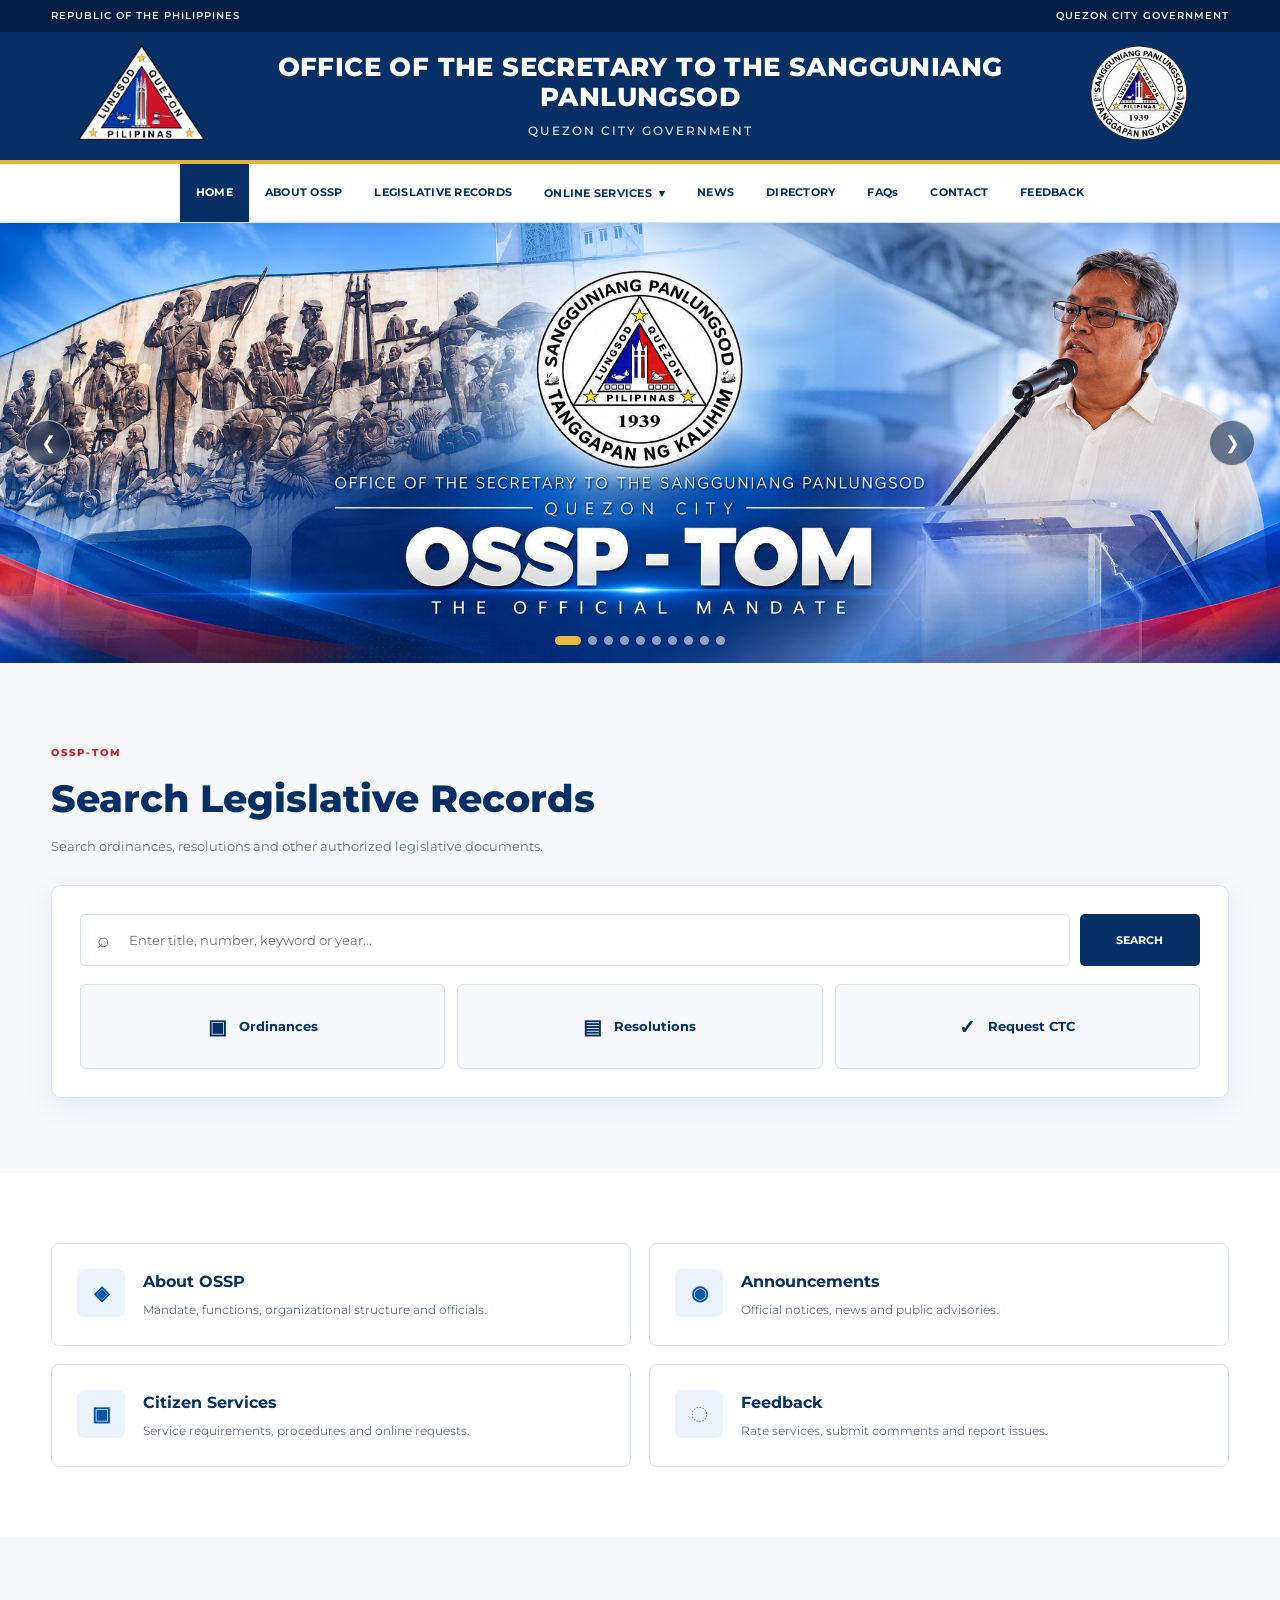
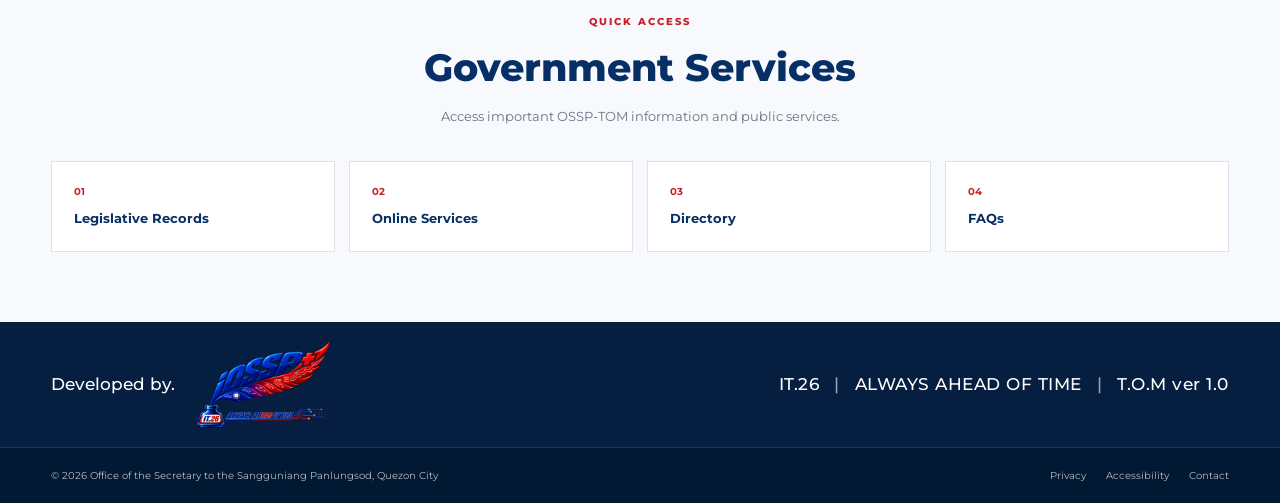
==== index.html @ 3ffe9e93 "Logo Adjustment" ====
<!DOCTYPE html>
<html lang="en">

<head>

    <meta charset="UTF-8">

    <meta name="viewport"
          content="width=device-width, initial-scale=1.0">

    <meta name="description"
          content="Official website of the Office of the Secretary to the Sangguniang Panlungsod, Quezon City Government.">

    <title>OSSP-TOM | Quezon City Government</title>

    <!-- Google Font -->
    <link rel="preconnect"
          href="https://fonts.googleapis.com">

    <link rel="preconnect"
          href="https://fonts.gstatic.com"
          crossorigin>

    <link href="https://fonts.googleapis.com/css2?family=Montserrat:wght@400;500;600;700;800&display=swap"
          rel="stylesheet">

    <!-- CSS -->
    <link rel="stylesheet"
          href="css/index.css">

</head>


<body>


<!-- =========================================================
     GOVERNMENT TOP BAR
========================================================= -->

<div class="government-bar">

    <div class="government-container">

        <div class="government-left">
            REPUBLIC OF THE PHILIPPINES
        </div>

        <div class="government-right">
            QUEZON CITY GOVERNMENT
        </div>

    </div>

</div>



<!-- =========================================================
     HEADER
========================================================= -->

<header class="site-header">

    <div class="header-container">


        <!-- LEFT LOGO -->

        <div class="header-logo left-logo">

            <a href="index.html"
               aria-label="OSSP-TOM Home">

                <img src="images/QC.png"
                     alt="OSSP TOM Logo">

            </a>

        </div>



        <!-- CENTER TITLE -->

        <div class="header-title">

            <div class="office-name">

                OFFICE OF THE SECRETARY TO THE
                SANGGUNIANG PANLUNGSOD

            </div>

            <div class="city-name">

                QUEZON CITY GOVERNMENT

            </div>

        </div>



        <!-- RIGHT LOGO -->

        <div class="header-logo right-logo">

            <a href="index.html"
               aria-label="Quezon City Government">

                <img src="images/ossp_logo.png"
                     alt="Quezon City Government Logo">

            </a>

        </div>

    </div>

</header>



<!-- =========================================================
     NAVIGATION
========================================================= -->

<nav class="main-navigation"
     aria-label="Main Navigation">

    <div class="nav-container">


        <!-- MOBILE MENU -->

        <button class="mobile-menu-button"
                id="mobileMenuButton"
                type="button"
                aria-label="Open navigation"
                aria-expanded="false">

            <span></span>
            <span></span>
            <span></span>

        </button>



        <!-- NAVIGATION -->

        <ul class="nav-menu"
            id="navMenu">


            <li class="nav-item active">

                <a href="index.html">
                    HOME
                </a>

            </li>


            <li class="nav-item">

                <a href="#">
                    ABOUT OSSP
                </a>

            </li>


            <li class="nav-item">

                <a href="#">
                    LEGISLATIVE RECORDS
                </a>

            </li>



            <!-- ONLINE SERVICES -->

            <li class="nav-item dropdown">

                <button class="dropdown-button"
                        type="button"
                        aria-expanded="false">

                    ONLINE SERVICES

                    <span class="dropdown-arrow">
                        ▾
                    </span>

                </button>


                <ul class="dropdown-menu">

                    <li>
                        <a href="#">
                            Request Certified True Copy
                        </a>
                    </li>

                    <li>
                        <a href="#">
                            Document Request
                        </a>
                    </li>

                    <li>
                        <a href="#">
                            Request Tracking
                        </a>
                    </li>

                    <li>
                        <a href="#">
                            Citizen Services
                        </a>
                    </li>

                </ul>

            </li>



            <li class="nav-item">

                <a href="#">
                    NEWS
                </a>

            </li>


            <li class="nav-item">

                <a href="#">
                    DIRECTORY
                </a>

            </li>


            <li class="nav-item">

                <a href="#">
                    FAQs
                </a>

            </li>


            <li class="nav-item">

                <a href="#">
                    CONTACT
                </a>

            </li>


            <li class="nav-item">

                <a href="#">
                    FEEDBACK
                </a>

            </li>

        </ul>

    </div>

</nav>



<!-- =========================================================
     HERO / BANNER CAROUSEL
========================================================= -->

<section class="hero-section"
         aria-label="OSSP-TOM Featured Banners">


    <div class="banner-slider"
         id="bannerSlider">


        <!-- BANNER 1 -->

        <div class="banner-slide active">

            <img src="images/banner1.png"
                 alt="OSSP-TOM The Official Mandate">

        </div>



        <!-- BANNER 2 -->

        <div class="banner-slide">

            <img src="images/banner2.png"
                 alt="OSSP-TOM featured banner 2">

        </div>



        <!-- BANNER 3 -->

        <div class="banner-slide">

            <img src="images/banner3.png"
                 alt="OSSP-TOM featured banner 3">

        </div>



        <!-- BANNER 4 -->

        <div class="banner-slide">

            <img src="images/banner4.png"
                 alt="OSSP-TOM featured banner 4">

        </div>



        <!-- BANNER 5 -->

        <div class="banner-slide">

            <img src="images/banner5.png"
                 alt="OSSP-TOM featured banner 5">

        </div>



        <!-- BANNER 6 -->

        <div class="banner-slide">

            <img src="images/banner6.png"
                 alt="OSSP-TOM featured banner 6">

        </div>



        <!-- BANNER 7 -->

        <div class="banner-slide">

            <img src="images/banner7.png"
                 alt="OSSP-TOM featured banner 7">

        </div>



        <!-- BANNER 8 -->

        <div class="banner-slide">

            <img src="images/banner8.png"
                 alt="OSSP-TOM featured banner 8">

        </div>



        <!-- BANNER 9 -->

        <div class="banner-slide">

            <img src="images/banner9.png"
                 alt="OSSP-TOM featured banner 9">

        </div>



        <!-- BANNER 10 -->

        <div class="banner-slide">

            <img src="images/banner10.png"
                 alt="OSSP-TOM featured banner 10">

        </div>


    </div>



    <!-- PREVIOUS -->

    <button class="slider-button slider-prev"
            id="prevBanner"
            type="button"
            aria-label="Previous banner">

        ❮

    </button>



    <!-- NEXT -->

    <button class="slider-button slider-next"
            id="nextBanner"
            type="button"
            aria-label="Next banner">

        ❯

    </button>



    <!-- DOTS -->

    <div class="slider-dots"
         id="sliderDots">

    </div>


</section>



<!-- =========================================================
     LEGISLATIVE RECORD SEARCH
========================================================= -->

<section class="records-section">

    <div class="content-container">


        <div class="section-heading">

            <span class="section-label">
                OSSP-TOM
            </span>

            <h2>
                Search Legislative Records
            </h2>

            <p>
                Search ordinances, resolutions and other
                authorized legislative documents.
            </p>

        </div>



        <div class="search-card">


            <form id="recordSearchForm">


                <div class="search-input-wrapper">

                    <span class="search-icon">
                        ⌕
                    </span>

                    <input
                        type="search"
                        id="recordSearch"
                        placeholder="Enter title, number, keyword or year..."
                        aria-label="Search legislative records">

                </div>


                <button type="submit"
                        class="search-button">

                    SEARCH

                </button>


            </form>



            <div class="record-shortcuts">


                <a href="#"
                   class="record-card">

                    <span class="record-icon">
                        ▣
                    </span>

                    <span>
                        Ordinances
                    </span>

                </a>



                <a href="#"
                   class="record-card">

                    <span class="record-icon">
                        ▤
                    </span>

                    <span>
                        Resolutions
                    </span>

                </a>



                <a href="#"
                   class="record-card">

                    <span class="record-icon">
                        ✓
                    </span>

                    <span>
                        Request CTC
                    </span>

                </a>


            </div>


        </div>

    </div>

</section>



<!-- =========================================================
     INFORMATION CARDS
========================================================= -->

<section class="information-section">

    <div class="content-container">


        <div class="information-grid">


            <a href="#"
               class="information-card">

                <div class="information-icon">
                    ◈
                </div>

                <div>

                    <h3>
                        About OSSP
                    </h3>

                    <p>
                        Mandate, functions, organizational
                        structure and officials.
                    </p>

                </div>

            </a>



            <a href="#"
               class="information-card">

                <div class="information-icon">
                    ◉
                </div>

                <div>

                    <h3>
                        Announcements
                    </h3>

                    <p>
                        Official notices, news and
                        public advisories.
                    </p>

                </div>

            </a>



            <a href="#"
               class="information-card">

                <div class="information-icon">
                    ▣
                </div>

                <div>

                    <h3>
                        Citizen Services
                    </h3>

                    <p>
                        Service requirements, procedures
                        and online requests.
                    </p>

                </div>

            </a>



            <a href="#"
               class="information-card">

                <div class="information-icon">
                    ◌
                </div>

                <div>

                    <h3>
                        Feedback
                    </h3>

                    <p>
                        Rate services, submit comments
                        and report issues.
                    </p>

                </div>

            </a>


        </div>

    </div>

</section>



<!-- =========================================================
     QUICK LINKS
========================================================= -->

<section class="quick-links-section">

    <div class="content-container">


        <div class="section-heading center">

            <span class="section-label">
                QUICK ACCESS
            </span>

            <h2>
                Government Services
            </h2>

            <p>
                Access important OSSP-TOM information
                and public services.
            </p>

        </div>



        <div class="quick-links-grid">


            <a href="#"
               class="quick-link">

                <span>
                    01
                </span>

                Legislative Records

            </a>



            <a href="#"
               class="quick-link">

                <span>
                    02
                </span>

                Online Services

            </a>



            <a href="#"
               class="quick-link">

                <span>
                    03
                </span>

                Directory

            </a>



            <a href="#"
               class="quick-link">

                <span>
                    04
                </span>

                FAQs

            </a>


        </div>

    </div>

</section>



<!-- =========================================================
     FOOTER
========================================================= -->

<footer class="site-footer">


    <div class="footer-background"></div>


    <div class="footer-content">


        <!-- DEVELOPED BY -->

        <div class="footer-brand">

            <span class="footer-developed">
                Developed by.
            </span>

            <img src="images/footer5.png"
                 alt="OSSP Logo"
                 class="footer-logo">

        </div>



        <!-- FOOTER DETAILS -->

        <div class="footer-details">

            <span>
                IT.26
            </span>

            <span class="footer-divider">
                |
            </span>

            <span>
                ALWAYS AHEAD OF TIME
            </span>

            <span class="footer-divider">
                |
            </span>

            <span>
                T.O.M ver 1.0
            </span>

        </div>


    </div>



    <!-- FOOTER BOTTOM -->

    <div class="footer-bottom">

        <div class="footer-bottom-container">


            <div>

                © 2026 Office of the Secretary to the
                Sangguniang Panlungsod, Quezon City

            </div>


            <div class="footer-links">

                <a href="#">
                    Privacy
                </a>

                <a href="#">
                    Accessibility
                </a>

                <a href="#">
                    Contact
                </a>

            </div>


        </div>

    </div>


</footer>



<!-- JAVASCRIPT -->

<script src="js/index.js"></script>

</body>

</html>
---- css/index.css ----
/* =========================================================
   OSSP-TOM GOVERNMENT WEBSITE
========================================================= */

* {
    margin: 0;
    padding: 0;
    box-sizing: border-box;
}


/* =========================================================
   COLOR SYSTEM
========================================================= */

:root {

    --navy: #062f66;

    --deep-navy: #041f45;

    --royal-blue: #0756a3;

    --blue: #0b63b7;

    --light-blue: #eaf3fb;

    --red: #c92127;

    --dark-red: #a9181e;

    --gold: #e5b83f;

    --white: #ffffff;

    --black: #111111;

    --gray-50: #f7f9fc;

    --gray-100: #eef2f6;

    --gray-200: #dce3ea;

    --gray-500: #687585;

    --gray-700: #354252;

    --shadow:
        0 8px 28px rgba(0, 36, 80, 0.08);

    --transition:
        all 0.25s ease;
}


/* =========================================================
   GLOBAL
========================================================= */

html {
    scroll-behavior: smooth;
}

body {

    font-family:
        "Montserrat",
        Arial,
        sans-serif;

    color: var(--black);

    background:
        var(--white);

    line-height: 1.6;

    overflow-x: hidden;
}

a {
    text-decoration: none;
    color: inherit;
}

button,
input {
    font-family: inherit;
}


/* =========================================================
   GOVERNMENT BAR
========================================================= */

.government-bar {

    background:
        var(--deep-navy);

    color:
        rgba(255,255,255,0.92);

    font-size: 10px;

    font-weight: 600;

    letter-spacing: 1px;
}

.government-container {

    width:
        min(1450px, 92%);

    min-height: 32px;

    margin: auto;

    display: flex;

    align-items: center;

    justify-content: space-between;
}


/* =========================================================
   HEADER
========================================================= */

.site-header {

    background:
        var(--navy);

    color:
        var(--white);

    border-bottom:
        4px solid var(--gold);
}

.header-container {

    width:
        min(1450px, 92%);

    min-height: 128px;

    margin: auto;

    display: grid;

    grid-template-columns:
        180px
        1fr
        180px;

    align-items: center;

    gap: 25px;
}


/* =========================================================
   LOGOS
========================================================= */

.header-logo {

    display: flex;

    align-items: center;

    justify-content: center;
}

.header-logo img {

    width: 145px;

    height: 95px;

    object-fit: contain;

    transition:
        var(--transition);
}

.header-logo img:hover {

    transform:
        scale(1.04);
}


/* =========================================================
   HEADER TITLE
========================================================= */

.header-title {

    text-align: center;

    padding:
        10px;
}

.office-name {

    font-size:
        clamp(17px, 2vw, 28px);

    line-height: 1.2;

    font-weight: 800;

    letter-spacing: 0.4px;

    text-transform: uppercase;
}

.city-name {

    margin-top: 8px;

    font-size: 12px;

    font-weight: 500;

    letter-spacing: 2px;

    text-transform: uppercase;

    color:
        rgba(255,255,255,0.9);
}


/* =========================================================
   NAVIGATION
========================================================= */

.main-navigation {

    position: sticky;

    top: 0;

    z-index: 1000;

    background:
        var(--white);

    border-bottom:
        1px solid var(--gray-200);

    box-shadow:
        0 3px 15px rgba(0,0,0,0.06);
}

.nav-container {

    width:
        min(1450px, 94%);

    margin: auto;
}

.nav-menu {

    display: flex;

    align-items: stretch;

    justify-content: center;

    list-style: none;
}

.nav-item {

    position: relative;
}

.nav-item > a,
.dropdown-button {

    min-height: 58px;

    padding:
        0 16px;

    display: flex;

    align-items: center;

    justify-content: center;

    border: none;

    background: transparent;

    color:
        var(--navy);

    font-size: 11px;

    font-weight: 700;

    letter-spacing: 0.25px;

    cursor: pointer;

    transition:
        var(--transition);
}

.nav-item > a:hover,
.dropdown-button:hover {

    color:
        var(--red);

    background:
        var(--gray-50);
}

.nav-item.active > a {

    color:
        var(--white);

    background:
        var(--navy);
}

.dropdown-arrow {

    margin-left: 7px;
}


/* =========================================================
   DROPDOWN
========================================================= */

.dropdown-menu {

    position: absolute;

    top: 100%;

    left: 0;

    min-width: 260px;

    background:
        var(--white);

    list-style: none;

    border:
        1px solid var(--gray-200);

    box-shadow:
        var(--shadow);

    opacity: 0;

    visibility: hidden;

    transform:
        translateY(8px);

    transition:
        var(--transition);

    z-index: 100;
}

.dropdown:hover .dropdown-menu,
.dropdown.open .dropdown-menu {

    opacity: 1;

    visibility: visible;

    transform:
        translateY(0);
}

.dropdown-menu a {

    display: block;

    padding:
        13px 18px;

    color:
        var(--gray-700);

    font-size: 12px;

    font-weight: 600;

    border-bottom:
        1px solid var(--gray-100);
}

.dropdown-menu a:hover {

    color:
        var(--white);

    background:
        var(--royal-blue);
}


/* =========================================================
   MOBILE MENU
========================================================= */

.mobile-menu-button {

    display: none;

    width: 45px;

    height: 45px;

    border: none;

    border-radius: 4px;

    background:
        var(--navy);

    cursor: pointer;
}

.mobile-menu-button span {

    display: block;

    width: 22px;

    height: 2px;

    margin: 5px auto;

    background:
        var(--white);

    transition:
        var(--transition);
}


/* =========================================================
   HERO / BANNER
========================================================= */

/*
    IMPORTANT:
    There is NO gradient here.

    Your banner already contains:
    - blue treatment
    - red accents
    - OSSP-TOM title
    - official seal
    - imagery
    - typography

    Therefore the website simply displays
    the artwork directly.
*/

.hero-section {

    position: relative;

    width: 100%;

    overflow: hidden;

    background:
        #071f40;
}

.banner-slider {

    position: relative;

    width: 100%;

    aspect-ratio: 2048 / 704;

    min-height: 320px;

    max-height: 700px;

    overflow: hidden;
}

.banner-slide {

    position: absolute;

    inset: 0;

    opacity: 0;

    visibility: hidden;

    transition:
        opacity 0.7s ease;

    background:
        #071f40;
}

.banner-slide.active {

    opacity: 1;

    visibility: visible;

    z-index: 1;
}

.banner-slide img {

    width: 100%;

    height: 100%;

    display: block;

    object-fit: cover;

    object-position: center;
}


/* =========================================================
   SLIDER BUTTONS
========================================================= */

.slider-button {

    position: absolute;

    top: 50%;

    transform:
        translateY(-50%);

    z-index: 5;

    width: 46px;

    height: 46px;

    border:
        1px solid rgba(255,255,255,0.6);

    border-radius: 50%;

    background:
        rgba(4,31,69,0.55);

    color:
        var(--white);

    font-size: 18px;

    cursor: pointer;

    transition:
        var(--transition);

    backdrop-filter:
        blur(4px);
}

.slider-button:hover {

    background:
        var(--red);

    border-color:
        var(--red);

    transform:
        translateY(-50%) scale(1.05);
}

.slider-prev {

    left: 25px;
}

.slider-next {

    right: 25px;
}


/* =========================================================
   SLIDER DOTS
========================================================= */

.slider-dots {

    position: absolute;

    bottom: 18px;

    left: 50%;

    transform:
        translateX(-50%);

    z-index: 5;

    display: flex;

    gap: 7px;
}

.slider-dot {

    width: 9px;

    height: 9px;

    padding: 0;

    border: none;

    border-radius: 50%;

    background:
        rgba(255,255,255,0.55);

    cursor: pointer;

    transition:
        var(--transition);
}

.slider-dot.active {

    width: 26px;

    border-radius: 10px;

    background:
        var(--gold);
}


/* =========================================================
   CONTENT CONTAINER
========================================================= */

.content-container {

    width:
        min(1200px, 92%);

    margin:
        0 auto;
}


/* =========================================================
   SECTION HEADINGS
========================================================= */

.section-heading {

    margin-bottom:
        28px;
}

.section-heading.center {

    text-align: center;
}

.section-label {

    color:
        var(--red);

    font-size: 10px;

    font-weight: 800;

    letter-spacing: 2px;

    text-transform: uppercase;
}

.section-heading h2 {

    margin-top: 5px;

    color:
        var(--navy);

    font-size:
        clamp(26px, 3vw, 38px);

    font-weight: 800;
}

.section-heading p {

    margin-top: 7px;

    color:
        var(--gray-500);

    font-size: 13px;
}


/* =========================================================
   LEGISLATIVE RECORDS
========================================================= */

.records-section {

    padding:
        75px 0;

    background:
        var(--gray-50);
}

.search-card {

    padding:
        28px;

    background:
        var(--white);

    border:
        1px solid var(--gray-200);

    border-radius:
        10px;

    box-shadow:
        var(--shadow);
}

#recordSearchForm {

    display: grid;

    grid-template-columns:
        1fr 120px;

    gap: 10px;
}

.search-input-wrapper {

    position: relative;
}

.search-icon {

    position: absolute;

    left: 17px;

    top: 50%;

    transform:
        translateY(-50%);

    font-size: 21px;

    color:
        var(--gray-500);
}

.search-input-wrapper input {

    width: 100%;

    height: 52px;

    padding:
        0 15px 0 48px;

    border:
        1px solid var(--gray-200);

    border-radius:
        5px;

    outline: none;

    font-size: 13px;

    transition:
        var(--transition);
}

.search-input-wrapper input:focus {

    border-color:
        var(--royal-blue);

    box-shadow:
        0 0 0 3px
        rgba(7,86,163,0.1);
}

.search-button {

    border: none;

    border-radius: 5px;

    background:
        var(--navy);

    color:
        var(--white);

    font-size: 11px;

    font-weight: 700;

    cursor: pointer;

    transition:
        var(--transition);
}

.search-button:hover {

    background:
        var(--red);
}


/* =========================================================
   RECORD SHORTCUTS
========================================================= */

.record-shortcuts {

    display: grid;

    grid-template-columns:
        repeat(3, 1fr);

    gap: 12px;

    margin-top: 18px;
}

.record-card {

    min-height: 85px;

    display: flex;

    align-items: center;

    justify-content: center;

    gap: 12px;

    background:
        var(--gray-50);

    border:
        1px solid var(--gray-200);

    border-radius: 6px;

    color:
        var(--navy);

    font-size: 13px;

    font-weight: 700;

    transition:
        var(--transition);
}

.record-card:hover {

    color:
        var(--white);

    background:
        var(--royal-blue);

    border-color:
        var(--royal-blue);

    transform:
        translateY(-2px);
}

.record-icon {

    font-size: 20px;
}


/* =========================================================
   INFORMATION
========================================================= */

.information-section {

    padding:
        70px 0;

    background:
        var(--white);
}

.information-grid {

    display: grid;

    grid-template-columns:
        repeat(2, 1fr);

    gap: 18px;
}

.information-card {

    display: flex;

    gap: 18px;

    padding: 25px;

    border:
        1px solid var(--gray-200);

    border-radius: 8px;

    transition:
        var(--transition);
}

.information-card:hover {

    border-color:
        var(--royal-blue);

    box-shadow:
        var(--shadow);

    transform:
        translateY(-3px);
}

.information-icon {

    min-width: 48px;

    height: 48px;

    display: flex;

    align-items: center;

    justify-content: center;

    border-radius: 7px;

    background:
        var(--light-blue);

    color:
        var(--royal-blue);

    font-size: 20px;

    font-weight: 700;
}

.information-card h3 {

    margin-bottom: 5px;

    color:
        var(--navy);

    font-size: 16px;
}

.information-card p {

    color:
        var(--gray-500);

    font-size: 12px;

    line-height: 1.7;
}


/* =========================================================
   QUICK LINKS
========================================================= */

.quick-links-section {

    padding:
        70px 0;

    background:
        var(--gray-50);
}

.quick-links-grid {

    display: grid;

    grid-template-columns:
        repeat(4, 1fr);

    gap: 14px;

    margin-top: 35px;
}

.quick-link {

    padding:
        22px;

    background:
        var(--white);

    border:
        1px solid var(--gray-200);

    color:
        var(--navy);

    font-size: 13px;

    font-weight: 700;

    transition:
        var(--transition);
}

.quick-link span {

    display: block;

    margin-bottom: 8px;

    color:
        var(--red);

    font-size: 10px;
}

.quick-link:hover {

    color:
        var(--white);

    background:
        var(--navy);

    transform:
        translateY(-3px);
}

.quick-link:hover span {

    color:
        var(--gold);
}


/* =========================================================
   FOOTER
========================================================= */

.site-footer {

    position: relative;

    overflow: hidden;

    background:
        #071f40;

    color:
        var(--white);
}


/*
    The uploaded footer artwork is used directly.
    Only a very subtle dark layer is applied for text readability.
*/

.footer-background {

    position: absolute;

    inset: 0;

    background:
        url("../images/footer-bg.png")
        center / cover no-repeat;

    opacity:
        0.95;
}

.footer-background::after {

    content: "";

    position: absolute;

    inset: 0;

    background:
        rgba(4,31,69,0.18);
}


/* =========================================================
   FOOTER CONTENT
========================================================= */

.footer-content {

    position: relative;

    z-index: 2;

    width:
        min(1450px, 92%);

    min-height: 125px;

    margin:
        0 auto;

    display: flex;

    align-items: center;

    justify-content: space-between;

    gap: 25px;
}

.footer-brand {

    display: flex;

    align-items: center;

    gap: 15px;
}

.footer-developed {

    font-size: 17px;

    font-weight: 500;

    white-space: nowrap;
}

.footer-logo {

    width: 145px;

    height: 90px;

    object-fit: contain;
}

.footer-details {

    display: flex;

    align-items: center;

    justify-content: center;

    gap: 15px;

    font-size: 17px;

    font-weight: 500;

    letter-spacing: 0.5px;

    white-space: nowrap;
}

.footer-divider {

    opacity: 0.6;
}


/* =========================================================
   FOOTER BOTTOM
========================================================= */

.footer-bottom {

    position: relative;

    z-index: 3;

    background:
        rgba(3,25,51,0.95);

    border-top:
        1px solid
        rgba(255,255,255,0.12);
}

.footer-bottom-container {

    width:
        min(1450px, 92%);

    min-height: 55px;

    margin:
        0 auto;

    display: flex;

    align-items: center;

    justify-content: space-between;

    gap: 20px;

    color:
        rgba(255,255,255,0.7);

    font-size: 10px;
}

.footer-links {

    display: flex;

    gap: 20px;
}

.footer-links a:hover {

    color:
        var(--white);
}


/* =========================================================
   TABLET
========================================================= */

@media (max-width: 1050px) {

    .header-container {

        grid-template-columns:
            130px 1fr 130px;

        gap: 15px;
    }

    .header-logo img {

        width: 110px;

        height: 75px;
    }

    .nav-item > a,
    .dropdown-button {

        padding:
            0 9px;

        font-size: 9px;
    }

    .quick-links-grid {

        grid-template-columns:
            repeat(2, 1fr);
    }

    .footer-content {

        flex-direction: column;

        justify-content: center;

        padding:
            25px 0;

        gap: 12px;
    }

}


/* =========================================================
   MOBILE
========================================================= */

@media (max-width: 768px) {

    .government-container {

        min-height: 28px;

        font-size: 7px;
    }


    /* HEADER */

    .header-container {

        min-height: 100px;

        grid-template-columns:
            70px 1fr 70px;

        gap: 8px;
    }

    .header-logo img {

        width: 62px;

        height: 60px;
    }

    .office-name {

        font-size: 12px;

        line-height: 1.3;
    }

    .city-name {

        font-size: 7px;

        margin-top: 4px;
    }


    /* NAVIGATION */

    .main-navigation {

        position: relative;
    }

    .nav-container {

        width: 100%;

        padding:
            8px 4%;
    }

    .mobile-menu-button {

        display: block;
    }

    .nav-menu {

        display: none;

        flex-direction: column;

        width: 100%;

        margin-top: 8px;

        border-top:
            1px solid var(--gray-200);
    }

    .nav-menu.open {

        display: flex;
    }

    .nav-item {

        width: 100%;
    }

    .nav-item > a,
    .dropdown-button {

        width: 100%;

        min-height: 48px;

        padding:
            0 15px;

        justify-content:
            space-between;

        border-bottom:
            1px solid var(--gray-100);
    }

    .nav-item.active > a {

        color:
            var(--navy);

        background:
            var(--gray-50);
    }


    /* DROPDOWN */

    .dropdown-menu {

        position: static;

        display: none;

        width: 100%;

        min-width: 0;

        border: none;

        box-shadow: none;

        opacity: 1;

        visibility: visible;

        transform: none;
    }

    .dropdown.open .dropdown-menu {

        display: block;
    }

    .dropdown-menu a {

        padding:
            12px 30px;

        background:
            var(--gray-50);
    }


    /* BANNER */

    .banner-slider {

        aspect-ratio:
            16 / 9;

        min-height:
            auto;

        max-height:
            none;
    }

    .banner-slide img {

        object-fit:
            cover;
    }

    .slider-button {

        width: 38px;

        height: 38px;

        font-size: 14px;
    }

    .slider-prev {

        left: 12px;
    }

    .slider-next {

        right: 12px;
    }

    .slider-dots {

        bottom: 10px;
    }


    /* SEARCH */

    #recordSearchForm {

        grid-template-columns:
            1fr;
    }

    .search-button {

        min-height: 48px;
    }

    .record-shortcuts {

        grid-template-columns:
            1fr;
    }


    /* INFORMATION */

    .information-grid {

        grid-template-columns:
            1fr;
    }


    /* QUICK LINKS */

    .quick-links-grid {

        grid-template-columns:
            1fr;
    }


    /* FOOTER */

    .footer-content {

        text-align: center;

        min-height: auto;

        padding:
            25px 0;
    }

    .footer-brand {

        flex-direction: column;

        gap: 5px;
    }

    .footer-developed {

        font-size: 13px;
    }

    .footer-logo {

        width: 120px;
    }

    .footer-details {

        flex-wrap: wrap;

        font-size: 11px;

        gap: 8px;

        justify-content: center;
    }

    .footer-bottom-container {

        flex-direction: column;

        justify-content: center;

        text-align: center;

        padding:
            15px 0;

        gap: 10px;
    }

}


/* =========================================================
   SMALL MOBILE
========================================================= */

@media (max-width: 430px) {

    .header-container {

        grid-template-columns:
            55px 1fr 55px;
    }

    .header-logo img {

        width: 50px;

        height: 50px;
    }

    .office-name {

        font-size: 9px;
    }

    .city-name {

        font-size: 6px;
    }

    .banner-slider {

        aspect-ratio:
            4 / 3;
    }

    .records-section,
    .information-section,
    .quick-links-section {

        padding:
            50px 0;
    }

    .search-card {

        padding:
            18px;
    }

}
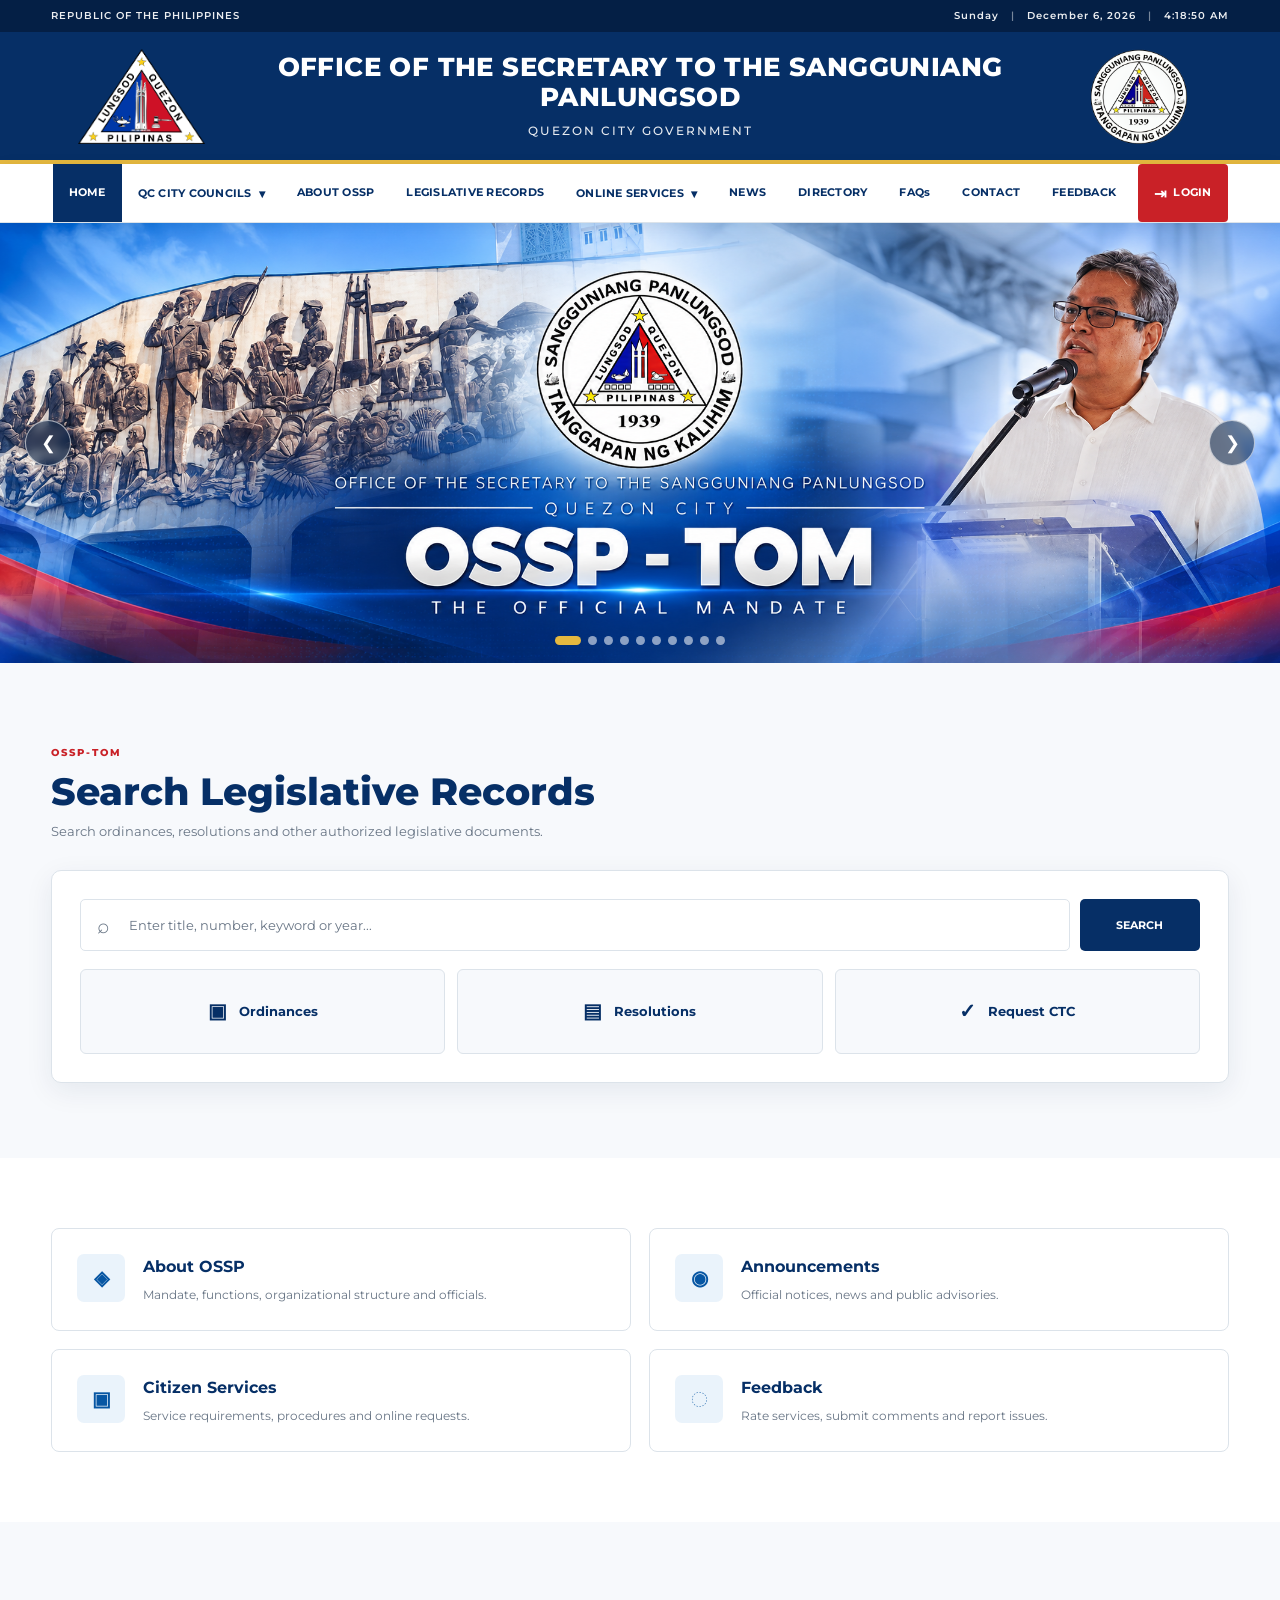
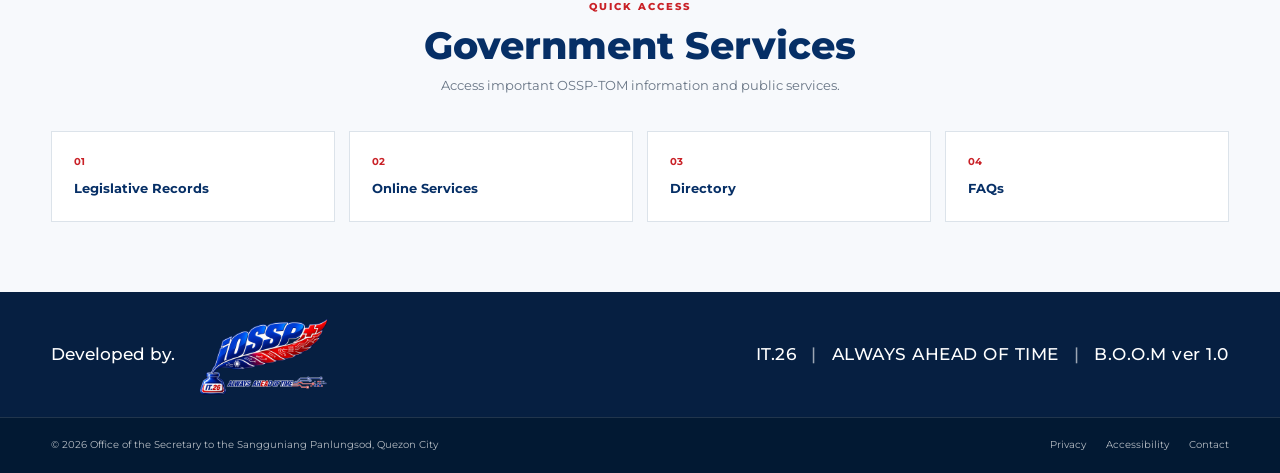
==== commit edaf3253: "2nd Update on the Layout" ====
--- a/index.html
+++ b/index.html
@@ -9,11 +9,11 @@
           content="width=device-width, initial-scale=1.0">
 
     <meta name="description"
-          content="Official website of the Office of the Secretary to the Sangguniang Panlungsod, Quezon City Government.">
-
-    <title>OSSP-TOM | Quezon City Government</title>
-
-    <!-- Google Font -->
+          content="Official website of the Office of the Secretary to the Sangguniang Panlungsod, Quezon City.">
+
+    <title>OSSP-TOM | Office of the Secretary to the Sangguniang Panlungsod</title>
+
+    <!-- GOOGLE FONT -->
     <link rel="preconnect"
           href="https://fonts.googleapis.com">
 
@@ -47,7 +47,27 @@
         </div>
 
         <div class="government-right">
-            QUEZON CITY GOVERNMENT
+
+            <span id="currentDay">
+                Monday
+            </span>
+
+            <span class="government-divider">
+                |
+            </span>
+
+            <span id="currentDate">
+                January 1, 2026
+            </span>
+
+            <span class="government-divider">
+                |
+            </span>
+
+            <span id="currentTime">
+                12:00:00 AM
+            </span>
+
         </div>
 
     </div>
@@ -69,11 +89,12 @@
 
         <div class="header-logo left-logo">
 
-            <a href="index.html"
+            <a href="#"
+               class="home-link"
                aria-label="OSSP-TOM Home">
 
                 <img src="images/QC.png"
-                     alt="OSSP TOM Logo">
+                     alt="Quezon City Logo">
 
             </a>
 
@@ -86,16 +107,12 @@
         <div class="header-title">
 
             <div class="office-name">
-
                 OFFICE OF THE SECRETARY TO THE
                 SANGGUNIANG PANLUNGSOD
-
             </div>
 
             <div class="city-name">
-
                 QUEZON CITY GOVERNMENT
-
             </div>
 
         </div>
@@ -106,15 +123,17 @@
 
         <div class="header-logo right-logo">
 
-            <a href="index.html"
-               aria-label="Quezon City Government">
+            <a href="#"
+               class="home-link"
+               aria-label="OSSP-TOM">
 
                 <img src="images/ossp_logo.png"
-                     alt="Quezon City Government Logo">
+                     alt="OSSP Logo">
 
             </a>
 
         </div>
+
 
     </div>
 
@@ -132,7 +151,7 @@
     <div class="nav-container">
 
 
-        <!-- MOBILE MENU -->
+        <!-- MOBILE MENU BUTTON -->
 
         <button class="mobile-menu-button"
                 id="mobileMenuButton"
@@ -148,41 +167,33 @@
 
 
 
-        <!-- NAVIGATION -->
+        <!-- NAVIGATION MENU -->
 
         <ul class="nav-menu"
             id="navMenu">
 
 
+            <!-- =================================================
+                 HOME
+            ================================================== -->
+
             <li class="nav-item active">
 
-                <a href="index.html">
+                <a href="#"
+                   class="nav-link active"
+                   data-page="home">
+
                     HOME
+
                 </a>
 
             </li>
 
 
-            <li class="nav-item">
-
-                <a href="#">
-                    ABOUT OSSP
-                </a>
-
-            </li>
-
-
-            <li class="nav-item">
-
-                <a href="#">
-                    LEGISLATIVE RECORDS
-                </a>
-
-            </li>
-
-
-
-            <!-- ONLINE SERVICES -->
+
+            <!-- =================================================
+                 QC CITY COUNCILS
+            ================================================== -->
 
             <li class="nav-item dropdown">
 
@@ -190,7 +201,7 @@
                         type="button"
                         aria-expanded="false">
 
-                    ONLINE SERVICES
+                    QC CITY COUNCILS
 
                     <span class="dropdown-arrow">
                         ▾
@@ -201,284 +212,2464 @@
 
                 <ul class="dropdown-menu">
 
+
+                    <!-- CITY COUNCILORS -->
+
                     <li>
-                        <a href="#">
-                            Request Certified True Copy
+
+                        <a href="#"
+                           class="nav-link"
+                           data-page="councilors">
+
+                            CITY COUNCILORS
+
                         </a>
+
                     </li>
 
+
+                    <!-- ORDER OF BUSINESS -->
+
                     <li>
-                        <a href="#">
-                            Document Request
+
+                        <a href="#"
+                           class="nav-link"
+                           data-page="order-business">
+
+                            ORDER OF BUSINESS
+
                         </a>
+
                     </li>
 
+
+                    <!-- COMMITTEE -->
+
                     <li>
-                        <a href="#">
-                            Request Tracking
+
+                        <a href="#"
+                           class="nav-link"
+                           data-page="committee">
+
+                            COMMITTEE
+
                         </a>
+
                     </li>
 
+
+                </ul>
+
+            </li>
+
+
+
+            <!-- =================================================
+                 ABOUT OSSP
+            ================================================== -->
+
+            <li class="nav-item">
+
+                <a href="#"
+                   class="nav-link"
+                   data-page="about">
+
+                    ABOUT OSSP
+
+                </a>
+
+            </li>
+
+
+
+            <!-- =================================================
+                 LEGISLATIVE RECORDS
+            ================================================== -->
+
+            <li class="nav-item">
+
+                <a href="#"
+                   class="nav-link"
+                   data-page="legislative">
+
+                    LEGISLATIVE RECORDS
+
+                </a>
+
+            </li>
+
+
+
+            <!-- =================================================
+                 ONLINE SERVICES
+            ================================================== -->
+
+            <li class="nav-item dropdown">
+
+                <button class="dropdown-button"
+                        type="button"
+                        aria-expanded="false">
+
+                    ONLINE SERVICES
+
+                    <span class="dropdown-arrow">
+                        ▾
+                    </span>
+
+                </button>
+
+
+                <ul class="dropdown-menu">
+
+
+                    <!-- REQUEST CERTIFIED TRUE COPY -->
+
                     <li>
-                        <a href="#">
+
+                        <a href="#"
+                           class="nav-link"
+                           data-page="ctc">
+
+                            REQUEST CERTIFIED TRUE COPY
+
+                        </a>
+
+                    </li>
+
+
+                    <!-- DOCUMENT REQUEST -->
+
+                    <li>
+
+                        <a href="#"
+                           class="nav-link"
+                           data-page="document">
+
+                            DOCUMENT REQUEST
+
+                        </a>
+
+                    </li>
+
+
+                    <!-- REQUEST TRACKING -->
+
+                    <li>
+
+                        <a href="#"
+                           class="nav-link"
+                           data-page="tracking">
+
+                            REQUEST TRACKING
+
+                        </a>
+
+                    </li>
+
+
+                    <!-- CITIZEN SERVICES -->
+
+                    <li>
+
+                        <a href="#"
+                           class="nav-link"
+                           data-page="services">
+
+                            CITIZEN SERVICES
+
+                        </a>
+
+                    </li>
+
+
+                </ul>
+
+            </li>
+
+
+
+            <!-- =================================================
+                 NEWS
+            ================================================== -->
+
+            <li class="nav-item">
+
+                <a href="#"
+                   class="nav-link"
+                   data-page="news">
+
+                    NEWS
+
+                </a>
+
+            </li>
+
+
+
+            <!-- =================================================
+                 DIRECTORY
+            ================================================== -->
+
+            <li class="nav-item">
+
+                <a href="#"
+                   class="nav-link"
+                   data-page="directory">
+
+                    DIRECTORY
+
+                </a>
+
+            </li>
+
+
+
+            <!-- =================================================
+                 FAQ
+            ================================================== -->
+
+            <li class="nav-item">
+
+                <a href="#"
+                   class="nav-link"
+                   data-page="faqs">
+
+                    FAQs
+
+                </a>
+
+            </li>
+
+
+
+            <!-- =================================================
+                 CONTACT
+            ================================================== -->
+
+            <li class="nav-item">
+
+                <a href="#"
+                   class="nav-link"
+                   data-page="contact">
+
+                    CONTACT
+
+                </a>
+
+            </li>
+
+
+
+            <!-- =================================================
+                 FEEDBACK
+            ================================================== -->
+
+            <li class="nav-item">
+
+                <a href="#"
+                   class="nav-link"
+                   data-page="feedback">
+
+                    FEEDBACK
+
+                </a>
+
+            </li>
+
+
+
+            <!-- =================================================
+                 LOGIN
+            ================================================== -->
+
+            <li class="nav-item login-nav-item">
+
+                <a href="#"
+                   class="login-button"
+                   data-page="login">
+
+                    <span class="login-icon">
+                        ⇥
+                    </span>
+
+                    LOGIN
+
+                </a>
+
+            </li>
+
+
+        </ul>
+
+    </div>
+
+</nav>
+
+
+
+<!-- =========================================================
+     MAIN WEBSITE CONTENT
+========================================================= -->
+
+<main id="mainContent">
+
+
+
+<!-- =========================================================
+     HOME PAGE
+========================================================= -->
+
+<section class="page-section active-page"
+         id="page-home">
+
+
+    <!-- =====================================================
+         HERO / 10 BANNER CAROUSEL
+    ====================================================== -->
+
+    <section class="hero-section"
+             aria-label="OSSP-TOM Featured Banners">
+
+
+        <div class="banner-slider"
+             id="bannerSlider">
+
+
+            <!-- BANNER 1 -->
+
+            <div class="banner-slide active">
+
+                <img src="images/banner1.png"
+                     alt="OSSP-TOM Banner 1">
+
+            </div>
+
+
+
+            <!-- BANNER 2 -->
+
+            <div class="banner-slide">
+
+                <img src="images/banner2.png"
+                     alt="OSSP-TOM Banner 2">
+
+            </div>
+
+
+
+            <!-- BANNER 3 -->
+
+            <div class="banner-slide">
+
+                <img src="images/banner3.jpg"
+                     alt="OSSP-TOM Banner 3">
+
+            </div>
+
+
+
+            <!-- BANNER 4 -->
+
+            <div class="banner-slide">
+
+                <img src="images/banner4.png"
+                     alt="OSSP-TOM Banner 4">
+
+            </div>
+
+
+
+            <!-- BANNER 5 -->
+
+            <div class="banner-slide">
+
+                <img src="images/banner5.png"
+                     alt="OSSP-TOM Banner 5">
+
+            </div>
+
+
+
+            <!-- BANNER 6 -->
+
+            <div class="banner-slide">
+
+                <img src="images/banner6.png"
+                     alt="OSSP-TOM Banner 6">
+
+            </div>
+
+
+
+            <!-- BANNER 7 -->
+
+            <div class="banner-slide">
+
+                <img src="images/banner7.png"
+                     alt="OSSP-TOM Banner 7">
+
+            </div>
+
+
+
+            <!-- BANNER 8 -->
+
+            <div class="banner-slide">
+
+                <img src="images/banner8.png"
+                     alt="OSSP-TOM Banner 8">
+
+            </div>
+
+
+
+            <!-- BANNER 9 -->
+
+            <div class="banner-slide">
+
+                <img src="images/banner9.png"
+                     alt="OSSP-TOM Banner 9">
+
+            </div>
+
+
+
+            <!-- BANNER 10 -->
+
+            <div class="banner-slide">
+
+                <img src="images/banner10.png"
+                     alt="OSSP-TOM Banner 10">
+
+            </div>
+
+
+        </div>
+
+
+
+        <!-- PREVIOUS BUTTON -->
+
+        <button class="slider-button slider-prev"
+                id="prevBanner"
+                type="button"
+                aria-label="Previous banner">
+
+            ❮
+
+        </button>
+
+
+
+        <!-- NEXT BUTTON -->
+
+        <button class="slider-button slider-next"
+                id="nextBanner"
+                type="button"
+                aria-label="Next banner">
+
+            ❯
+
+        </button>
+
+
+
+        <!-- SLIDER DOTS -->
+
+        <div class="slider-dots"
+             id="sliderDots">
+
+        </div>
+
+
+    </section>
+
+
+
+    <!-- =====================================================
+         LEGISLATIVE RECORD SEARCH
+    ====================================================== -->
+
+    <section class="records-section">
+
+        <div class="content-container">
+
+
+            <div class="section-heading">
+
+                <span class="section-label">
+                    OSSP-TOM
+                </span>
+
+                <h2>
+                    Search Legislative Records
+                </h2>
+
+                <p>
+                    Search ordinances, resolutions and other
+                    authorized legislative documents.
+                </p>
+
+            </div>
+
+
+
+            <div class="search-card">
+
+
+                <form id="recordSearchForm">
+
+
+                    <div class="search-input-wrapper">
+
+                        <span class="search-icon">
+                            ⌕
+                        </span>
+
+                        <input
+                            type="search"
+                            id="recordSearch"
+                            placeholder="Enter title, number, keyword or year..."
+                            aria-label="Search legislative records">
+
+                    </div>
+
+
+                    <button type="submit"
+                            class="search-button">
+
+                        SEARCH
+
+                    </button>
+
+
+                </form>
+
+
+
+                <div class="record-shortcuts">
+
+
+                    <a href="#"
+                       class="record-card"
+                       data-page="ordinances">
+
+                        <span class="record-icon">
+                            ▣
+                        </span>
+
+                        <span>
+                            Ordinances
+                        </span>
+
+                    </a>
+
+
+
+                    <a href="#"
+                       class="record-card"
+                       data-page="resolutions">
+
+                        <span class="record-icon">
+                            ▤
+                        </span>
+
+                        <span>
+                            Resolutions
+                        </span>
+
+                    </a>
+
+
+
+                    <a href="#"
+                       class="record-card"
+                       data-page="ctc">
+
+                        <span class="record-icon">
+                            ✓
+                        </span>
+
+                        <span>
+                            Request CTC
+                        </span>
+
+                    </a>
+
+
+                </div>
+
+
+            </div>
+
+        </div>
+
+    </section>
+
+
+
+    <!-- =====================================================
+         INFORMATION CARDS
+    ====================================================== -->
+
+    <section class="information-section">
+
+        <div class="content-container">
+
+
+            <div class="information-grid">
+
+
+                <!-- ABOUT -->
+
+                <a href="#"
+                   class="information-card"
+                   data-page="about">
+
+                    <div class="information-icon">
+                        ◈
+                    </div>
+
+                    <div>
+
+                        <h3>
+                            About OSSP
+                        </h3>
+
+                        <p>
+                            Mandate, functions, organizational
+                            structure and officials.
+                        </p>
+
+                    </div>
+
+                </a>
+
+
+
+                <!-- ANNOUNCEMENTS -->
+
+                <a href="#"
+                   class="information-card"
+                   data-page="news">
+
+                    <div class="information-icon">
+                        ◉
+                    </div>
+
+                    <div>
+
+                        <h3>
+                            Announcements
+                        </h3>
+
+                        <p>
+                            Official notices, news and
+                            public advisories.
+                        </p>
+
+                    </div>
+
+                </a>
+
+
+
+                <!-- SERVICES -->
+
+                <a href="#"
+                   class="information-card"
+                   data-page="services">
+
+                    <div class="information-icon">
+                        ▣
+                    </div>
+
+                    <div>
+
+                        <h3>
                             Citizen Services
-                        </a>
-                    </li>
-
-                </ul>
-
-            </li>
-
-
-
-            <li class="nav-item">
-
-                <a href="#">
-                    NEWS
+                        </h3>
+
+                        <p>
+                            Service requirements, procedures
+                            and online requests.
+                        </p>
+
+                    </div>
+
                 </a>
 
-            </li>
-
-
-            <li class="nav-item">
-
-                <a href="#">
-                    DIRECTORY
+
+
+                <!-- FEEDBACK -->
+
+                <a href="#"
+                   class="information-card"
+                   data-page="feedback">
+
+                    <div class="information-icon">
+                        ◌
+                    </div>
+
+                    <div>
+
+                        <h3>
+                            Feedback
+                        </h3>
+
+                        <p>
+                            Rate services, submit comments
+                            and report issues.
+                        </p>
+
+                    </div>
+
                 </a>
 
-            </li>
-
-
-            <li class="nav-item">
-
-                <a href="#">
+
+            </div>
+
+        </div>
+
+    </section>
+
+
+
+    <!-- =====================================================
+         QUICK LINKS
+    ====================================================== -->
+
+    <section class="quick-links-section">
+
+        <div class="content-container">
+
+
+            <div class="section-heading center">
+
+                <span class="section-label">
+                    QUICK ACCESS
+                </span>
+
+                <h2>
+                    Government Services
+                </h2>
+
+                <p>
+                    Access important OSSP-TOM information
+                    and public services.
+                </p>
+
+            </div>
+
+
+
+            <div class="quick-links-grid">
+
+
+                <a href="#"
+                   class="quick-link"
+                   data-page="legislative">
+
+                    <span>
+                        01
+                    </span>
+
+                    Legislative Records
+
+                </a>
+
+
+
+                <a href="#"
+                   class="quick-link"
+                   data-page="services">
+
+                    <span>
+                        02
+                    </span>
+
+                    Online Services
+
+                </a>
+
+
+
+                <a href="#"
+                   class="quick-link"
+                   data-page="directory">
+
+                    <span>
+                        03
+                    </span>
+
+                    Directory
+
+                </a>
+
+
+
+                <a href="#"
+                   class="quick-link"
+                   data-page="faqs">
+
+                    <span>
+                        04
+                    </span>
+
                     FAQs
+
                 </a>
 
-            </li>
-
-
-            <li class="nav-item">
-
-                <a href="#">
-                    CONTACT
+
+            </div>
+
+        </div>
+
+    </section>
+
+
+</section>
+
+
+
+<!-- =========================================================
+     ABOUT OSSP
+========================================================= -->
+
+<section class="page-section"
+         id="page-about">
+
+    <div class="page-header">
+
+        <div class="content-container">
+
+            <span class="section-label">
+                ABOUT OSSP
+            </span>
+
+            <h1>
+                Office of the Secretary to the
+                Sangguniang Panlungsod
+            </h1>
+
+            <p>
+                Learn more about the mandate, functions,
+                organization and responsibilities of the OSSP.
+            </p>
+
+        </div>
+
+    </div>
+
+
+    <div class="content-container page-content">
+
+        <div class="information-grid">
+
+
+            <div class="information-card">
+
+                <div class="information-icon">
+                    ◈
+                </div>
+
+                <div>
+
+                    <h3>
+                        Our Mandate
+                    </h3>
+
+                    <p>
+                        The Office of the Secretary to the
+                        Sangguniang Panlungsod provides legislative,
+                        secretariat and administrative support to
+                        the City Council.
+                    </p>
+
+                </div>
+
+            </div>
+
+
+
+            <div class="information-card">
+
+                <div class="information-icon">
+                    ▣
+                </div>
+
+                <div>
+
+                    <h3>
+                        Our Functions
+                    </h3>
+
+                    <p>
+                        The office supports the preparation,
+                        processing, recording and management of
+                        legislative documents and proceedings.
+                    </p>
+
+                </div>
+
+            </div>
+
+
+
+            <div class="information-card">
+
+                <div class="information-icon">
+                    ◉
+                </div>
+
+                <div>
+
+                    <h3>
+                        Legislative Support
+                    </h3>
+
+                    <p>
+                        OSSP provides essential secretariat
+                        services that support the legislative
+                        operations of the Sangguniang Panlungsod.
+                    </p>
+
+                </div>
+
+            </div>
+
+
+        </div>
+
+    </div>
+
+</section>
+
+
+
+<!-- =========================================================
+     CITY COUNCILORS
+========================================================= -->
+
+<section class="page-section"
+         id="page-councilors">
+
+    <div class="page-header">
+
+        <div class="content-container">
+
+            <span class="section-label">
+                QC CITY COUNCILS
+            </span>
+
+            <h1>
+                City Councilors
+            </h1>
+
+            <p>
+                Information about the members of the
+                Quezon City Sangguniang Panlungsod.
+            </p>
+
+        </div>
+
+    </div>
+
+
+    <div class="content-container page-content">
+
+        <div class="section-heading">
+
+            <span class="section-label">
+                SANGGUNIANG PANLUNGSOD
+            </span>
+
+            <h2>
+                City Councilors
+            </h2>
+
+            <p>
+                This section contains information about the
+                current members of the Quezon City Council.
+            </p>
+
+        </div>
+
+
+        <div class="information-grid">
+
+
+            <div class="information-card">
+
+                <div class="information-icon">
+                    ◉
+                </div>
+
+                <div>
+
+                    <h3>
+                        Council Members
+                    </h3>
+
+                    <p>
+                        Councilor profiles and official
+                        information will be displayed here.
+                    </p>
+
+                </div>
+
+            </div>
+
+
+
+            <div class="information-card">
+
+                <div class="information-icon">
+                    ◈
+                </div>
+
+                <div>
+
+                    <h3>
+                        District Representatives
+                    </h3>
+
+                    <p>
+                        Information regarding district
+                        representatives will be available here.
+                    </p>
+
+                </div>
+
+            </div>
+
+
+
+            <div class="information-card">
+
+                <div class="information-icon">
+                    ▣
+                </div>
+
+                <div>
+
+                    <h3>
+                        Council Leadership
+                    </h3>
+
+                    <p>
+                        Official information regarding the
+                        leadership of the City Council.
+                    </p>
+
+                </div>
+
+            </div>
+
+
+        </div>
+
+    </div>
+
+</section>
+
+
+
+<!-- =========================================================
+     ORDER OF BUSINESS
+========================================================= -->
+
+<section class="page-section"
+         id="page-order-business">
+
+    <div class="page-header">
+
+        <div class="content-container">
+
+            <span class="section-label">
+                QC CITY COUNCILS
+            </span>
+
+            <h1>
+                Order of Business
+            </h1>
+
+            <p>
+                View the scheduled order of business and
+                legislative agenda of the City Council.
+            </p>
+
+        </div>
+
+    </div>
+
+
+    <div class="content-container page-content">
+
+        <div class="search-card">
+
+            <div class="section-heading">
+
+                <span class="section-label">
+                    LEGISLATIVE AGENDA
+                </span>
+
+                <h2>
+                    Order of Business
+                </h2>
+
+                <p>
+                    Official orders of business and related
+                    legislative information will be displayed here.
+                </p>
+
+            </div>
+
+
+            <div class="record-shortcuts">
+
+                <a href="#"
+                   class="record-card">
+
+                    <span class="record-icon">
+                        ▤
+                    </span>
+
+                    <span>
+                        Current Order of Business
+                    </span>
+
                 </a>
 
-            </li>
-
-
-            <li class="nav-item">
-
-                <a href="#">
-                    FEEDBACK
+
+                <a href="#"
+                   class="record-card">
+
+                    <span class="record-icon">
+                        ▣
+                    </span>
+
+                    <span>
+                        Previous Sessions
+                    </span>
+
                 </a>
 
-            </li>
-
-        </ul>
-
-    </div>
-
-</nav>
+            </div>
+
+        </div>
+
+    </div>
+
+</section>
 
 
 
 <!-- =========================================================
-     HERO / BANNER CAROUSEL
+     COMMITTEE
 ========================================================= -->
 
-<section class="hero-section"
-         aria-label="OSSP-TOM Featured Banners">
-
-
-    <div class="banner-slider"
-         id="bannerSlider">
-
-
-        <!-- BANNER 1 -->
-
-        <div class="banner-slide active">
-
-            <img src="images/banner1.png"
-                 alt="OSSP-TOM The Official Mandate">
-
-        </div>
-
-
-
-        <!-- BANNER 2 -->
-
-        <div class="banner-slide">
-
-            <img src="images/banner2.png"
-                 alt="OSSP-TOM featured banner 2">
-
-        </div>
-
-
-
-        <!-- BANNER 3 -->
-
-        <div class="banner-slide">
-
-            <img src="images/banner3.png"
-                 alt="OSSP-TOM featured banner 3">
-
-        </div>
-
-
-
-        <!-- BANNER 4 -->
-
-        <div class="banner-slide">
-
-            <img src="images/banner4.png"
-                 alt="OSSP-TOM featured banner 4">
-
-        </div>
-
-
-
-        <!-- BANNER 5 -->
-
-        <div class="banner-slide">
-
-            <img src="images/banner5.png"
-                 alt="OSSP-TOM featured banner 5">
-
-        </div>
-
-
-
-        <!-- BANNER 6 -->
-
-        <div class="banner-slide">
-
-            <img src="images/banner6.png"
-                 alt="OSSP-TOM featured banner 6">
-
-        </div>
-
-
-
-        <!-- BANNER 7 -->
-
-        <div class="banner-slide">
-
-            <img src="images/banner7.png"
-                 alt="OSSP-TOM featured banner 7">
-
-        </div>
-
-
-
-        <!-- BANNER 8 -->
-
-        <div class="banner-slide">
-
-            <img src="images/banner8.png"
-                 alt="OSSP-TOM featured banner 8">
-
-        </div>
-
-
-
-        <!-- BANNER 9 -->
-
-        <div class="banner-slide">
-
-            <img src="images/banner9.png"
-                 alt="OSSP-TOM featured banner 9">
-
-        </div>
-
-
-
-        <!-- BANNER 10 -->
-
-        <div class="banner-slide">
-
-            <img src="images/banner10.png"
-                 alt="OSSP-TOM featured banner 10">
-
-        </div>
-
-
-    </div>
-
-
-
-    <!-- PREVIOUS -->
-
-    <button class="slider-button slider-prev"
-            id="prevBanner"
-            type="button"
-            aria-label="Previous banner">
-
-        ❮
-
-    </button>
-
-
-
-    <!-- NEXT -->
-
-    <button class="slider-button slider-next"
-            id="nextBanner"
-            type="button"
-            aria-label="Next banner">
-
-        ❯
-
-    </button>
-
-
-
-    <!-- DOTS -->
-
-    <div class="slider-dots"
-         id="sliderDots">
-
-    </div>
-
+<section class="page-section"
+         id="page-committee">
+
+    <div class="page-header">
+
+        <div class="content-container">
+
+            <span class="section-label">
+                QC CITY COUNCILS
+            </span>
+
+            <h1>
+                Committees
+            </h1>
+
+            <p>
+                Information about the committees of the
+                Quezon City Sangguniang Panlungsod.
+            </p>
+
+        </div>
+
+    </div>
+
+
+    <div class="content-container page-content">
+
+        <div class="information-grid">
+
+
+            <div class="information-card">
+
+                <div class="information-icon">
+                    ◈
+                </div>
+
+                <div>
+
+                    <h3>
+                        Standing Committees
+                    </h3>
+
+                    <p>
+                        Information regarding the standing
+                        committees of the City Council.
+                    </p>
+
+                </div>
+
+            </div>
+
+
+
+            <div class="information-card">
+
+                <div class="information-icon">
+                    ▣
+                </div>
+
+                <div>
+
+                    <h3>
+                        Committee Assignments
+                    </h3>
+
+                    <p>
+                        View committee assignments and
+                        responsibilities.
+                    </p>
+
+                </div>
+
+            </div>
+
+
+
+            <div class="information-card">
+
+                <div class="information-icon">
+                    ◉
+                </div>
+
+                <div>
+
+                    <h3>
+                        Committee Hearings
+                    </h3>
+
+                    <p>
+                        Information regarding committee
+                        meetings and hearings.
+                    </p>
+
+                </div>
+
+            </div>
+
+
+        </div>
+
+    </div>
 
 </section>
 
 
 
 <!-- =========================================================
-     LEGISLATIVE RECORD SEARCH
+     LEGISLATIVE RECORDS
 ========================================================= -->
 
-<section class="records-section">
-
-    <div class="content-container">
-
-
-        <div class="section-heading">
+<section class="page-section"
+         id="page-legislative">
+
+    <div class="page-header">
+
+        <div class="content-container">
+
+            <span class="section-label">
+                LEGISLATIVE SERVICES
+            </span>
+
+            <h1>
+                Legislative Records
+            </h1>
+
+            <p>
+                Search and access authorized legislative
+                records of the Sangguniang Panlungsod.
+            </p>
+
+        </div>
+
+    </div>
+
+
+    <div class="content-container page-content">
+
+        <div class="search-card">
+
+            <div class="section-heading">
+
+                <span class="section-label">
+                    OSSP-TOM RECORDS
+                </span>
+
+                <h2>
+                    Search Legislative Records
+                </h2>
+
+                <p>
+                    Search ordinances, resolutions and other
+                    authorized legislative documents.
+                </p>
+
+            </div>
+
+
+            <form id="legislativeSearchForm">
+
+                <div class="search-input-wrapper">
+
+                    <span class="search-icon">
+                        ⌕
+                    </span>
+
+                    <input
+                        type="search"
+                        id="legislativeSearch"
+                        placeholder="Enter title, number, keyword or year..."
+                        aria-label="Search legislative records">
+
+                </div>
+
+
+                <button type="submit"
+                        class="search-button">
+
+                    SEARCH
+
+                </button>
+
+            </form>
+
+
+            <div class="record-shortcuts">
+
+                <a href="#"
+                   class="record-card"
+                   data-page="ordinances">
+
+                    <span class="record-icon">
+                        ▣
+                    </span>
+
+                    <span>
+                        Ordinances
+                    </span>
+
+                </a>
+
+
+                <a href="#"
+                   class="record-card"
+                   data-page="resolutions">
+
+                    <span class="record-icon">
+                        ▤
+                    </span>
+
+                    <span>
+                        Resolutions
+                    </span>
+
+                </a>
+
+
+            </div>
+
+        </div>
+
+    </div>
+
+</section>
+
+
+
+<!-- =========================================================
+     ONLINE SERVICES
+========================================================= -->
+
+<section class="page-section"
+         id="page-services">
+
+    <div class="page-header">
+
+        <div class="content-container">
+
+            <span class="section-label">
+                PUBLIC SERVICES
+            </span>
+
+            <h1>
+                Online Services
+            </h1>
+
+            <p>
+                Access available online services provided
+                by the Office of the Secretary.
+            </p>
+
+        </div>
+
+    </div>
+
+
+    <div class="content-container page-content">
+
+        <div class="information-grid">
+
+
+            <a href="#"
+               class="information-card"
+               data-page="ctc">
+
+                <div class="information-icon">
+                    ✓
+                </div>
+
+                <div>
+
+                    <h3>
+                        Request Certified True Copy
+                    </h3>
+
+                    <p>
+                        Submit a request for an authorized
+                        certified true copy of a document.
+                    </p>
+
+                </div>
+
+            </a>
+
+
+
+            <a href="#"
+               class="information-card"
+               data-page="document">
+
+                <div class="information-icon">
+                    ▣
+                </div>
+
+                <div>
+
+                    <h3>
+                        Document Request
+                    </h3>
+
+                    <p>
+                        Submit an online request for available
+                        legislative documents.
+                    </p>
+
+                </div>
+
+            </a>
+
+
+
+            <a href="#"
+               class="information-card"
+               data-page="tracking">
+
+                <div class="information-icon">
+                    ◈
+                </div>
+
+                <div>
+
+                    <h3>
+                        Request Tracking
+                    </h3>
+
+                    <p>
+                        Track the status of your submitted
+                        document or service request.
+                    </p>
+
+                </div>
+
+            </a>
+
+
+
+            <a href="#"
+               class="information-card"
+               data-page="services">
+
+                <div class="information-icon">
+                    ◉
+                </div>
+
+                <div>
+
+                    <h3>
+                        Citizen Services
+                    </h3>
+
+                    <p>
+                        View available services, requirements
+                        and procedures.
+                    </p>
+
+                </div>
+
+            </a>
+
+
+        </div>
+
+    </div>
+
+</section>
+
+
+
+<!-- =========================================================
+     CERTIFIED TRUE COPY
+========================================================= -->
+
+<section class="page-section"
+         id="page-ctc">
+
+    <div class="page-header">
+
+        <div class="content-container">
+
+            <span class="section-label">
+                ONLINE SERVICES
+            </span>
+
+            <h1>
+                Request Certified True Copy
+            </h1>
+
+            <p>
+                Submit a request for an authorized
+                certified true copy.
+            </p>
+
+        </div>
+
+    </div>
+
+
+    <div class="content-container page-content">
+
+        <div class="search-card">
+
+            <div class="section-heading">
+
+                <span class="section-label">
+                    DOCUMENT REQUEST
+                </span>
+
+                <h2>
+                    Certified True Copy Request
+                </h2>
+
+                <p>
+                    Request details and requirements will
+                    be provided through this service.
+                </p>
+
+            </div>
+
+
+            <div class="record-shortcuts">
+
+                <a href="#"
+                   class="record-card">
+
+                    <span class="record-icon">
+                        ✓
+                    </span>
+
+                    <span>
+                        Start Request
+                    </span>
+
+                </a>
+
+            </div>
+
+        </div>
+
+    </div>
+
+</section>
+
+
+
+<!-- =========================================================
+     DOCUMENT REQUEST
+========================================================= -->
+
+<section class="page-section"
+         id="page-document">
+
+    <div class="page-header">
+
+        <div class="content-container">
+
+            <span class="section-label">
+                ONLINE SERVICES
+            </span>
+
+            <h1>
+                Document Request
+            </h1>
+
+            <p>
+                Request available legislative documents
+                through the online service.
+            </p>
+
+        </div>
+
+    </div>
+
+
+    <div class="content-container page-content">
+
+        <div class="search-card">
+
+            <div class="section-heading">
+
+                <span class="section-label">
+                    REQUEST DOCUMENT
+                </span>
+
+                <h2>
+                    Document Request
+                </h2>
+
+                <p>
+                    Select the document you wish to request
+                    and provide the required information.
+                </p>
+
+            </div>
+
+
+            <div class="record-shortcuts">
+
+                <a href="#"
+                   class="record-card">
+
+                    <span class="record-icon">
+                        ▣
+                    </span>
+
+                    <span>
+                        Submit Document Request
+                    </span>
+
+                </a>
+
+            </div>
+
+        </div>
+
+    </div>
+
+</section>
+
+
+
+<!-- =========================================================
+     REQUEST TRACKING
+========================================================= -->
+
+<section class="page-section"
+         id="page-tracking">
+
+    <div class="page-header">
+
+        <div class="content-container">
+
+            <span class="section-label">
+                ONLINE SERVICES
+            </span>
+
+            <h1>
+                Request Tracking
+            </h1>
+
+            <p>
+                Check the status of your submitted request.
+            </p>
+
+        </div>
+
+    </div>
+
+
+    <div class="content-container page-content">
+
+        <div class="search-card">
+
+            <div class="section-heading">
+
+                <span class="section-label">
+                    TRACK REQUEST
+                </span>
+
+                <h2>
+                    Request Tracking
+                </h2>
+
+                <p>
+                    Enter your request reference number
+                    to check its current status.
+                </p>
+
+            </div>
+
+
+            <form id="trackingForm">
+
+                <div class="search-input-wrapper">
+
+                    <span class="search-icon">
+                        #
+                    </span>
+
+                    <input
+                        type="text"
+                        id="trackingNumber"
+                        placeholder="Enter request reference number..."
+                        aria-label="Request reference number">
+
+                </div>
+
+
+                <button type="submit"
+                        class="search-button">
+
+                    TRACK REQUEST
+
+                </button>
+
+            </form>
+
+        </div>
+
+    </div>
+
+</section>
+
+
+
+<!-- =========================================================
+     NEWS
+========================================================= -->
+
+<section class="page-section"
+         id="page-news">
+
+    <div class="page-header">
+
+        <div class="content-container">
+
+            <span class="section-label">
+                UPDATES
+            </span>
+
+            <h1>
+                News & Announcements
+            </h1>
+
+            <p>
+                Official notices, news and public advisories
+                from the OSSP.
+            </p>
+
+        </div>
+
+    </div>
+
+
+    <div class="content-container page-content">
+
+        <div class="information-grid">
+
+
+            <div class="information-card">
+
+                <div class="information-icon">
+                    ◉
+                </div>
+
+                <div>
+
+                    <h3>
+                        Official Announcements
+                    </h3>
+
+                    <p>
+                        Important announcements and notices
+                        will be displayed here.
+                    </p>
+
+                </div>
+
+            </div>
+
+
+
+            <div class="information-card">
+
+                <div class="information-icon">
+                    ◈
+                </div>
+
+                <div>
+
+                    <h3>
+                        OSSP Activities
+                    </h3>
+
+                    <p>
+                        Information regarding office activities
+                        and legislative events.
+                    </p>
+
+                </div>
+
+            </div>
+
+
+        </div>
+
+    </div>
+
+</section>
+
+
+
+<!-- =========================================================
+     DIRECTORY
+========================================================= -->
+
+<section class="page-section"
+         id="page-directory">
+
+    <div class="page-header">
+
+        <div class="content-container">
+
+            <span class="section-label">
+                OSSP DIRECTORY
+            </span>
+
+            <h1>
+                Directory
+            </h1>
+
+            <p>
+                Office directory and contact information.
+            </p>
+
+        </div>
+
+    </div>
+
+
+    <div class="content-container page-content">
+
+        <div class="information-grid">
+
+
+            <div class="information-card">
+
+                <div class="information-icon">
+                    ◉
+                </div>
+
+                <div>
+
+                    <h3>
+                        Administrative Division
+                    </h3>
+
+                    <p>
+                        Contact information and personnel
+                        directory will be displayed here.
+                    </p>
+
+                </div>
+
+            </div>
+
+
+
+            <div class="information-card">
+
+                <div class="information-icon">
+                    ◈
+                </div>
+
+                <div>
+
+                    <h3>
+                        Legislative Services
+                    </h3>
+
+                    <p>
+                        Contact information for legislative
+                        support services.
+                    </p>
+
+                </div>
+
+            </div>
+
+
+
+            <div class="information-card">
+
+                <div class="information-icon">
+                    ▣
+                </div>
+
+                <div>
+
+                    <h3>
+                        Journal & Minutes
+                    </h3>
+
+                    <p>
+                        Contact information for journal and
+                        minutes-related services.
+                    </p>
+
+                </div>
+
+            </div>
+
+
+        </div>
+
+    </div>
+
+</section>
+
+
+
+<!-- =========================================================
+     FAQs
+========================================================= -->
+
+<section class="page-section"
+         id="page-faqs">
+
+    <div class="page-header">
+
+        <div class="content-container">
+
+            <span class="section-label">
+                INFORMATION
+            </span>
+
+            <h1>
+                Frequently Asked Questions
+            </h1>
+
+            <p>
+                Common questions about OSSP services and
+                legislative records.
+            </p>
+
+        </div>
+
+    </div>
+
+
+    <div class="content-container page-content">
+
+        <div class="information-grid">
+
+
+            <div class="information-card">
+
+                <div class="information-icon">
+                    ?
+                </div>
+
+                <div>
+
+                    <h3>
+                        How can I request a document?
+                    </h3>
+
+                    <p>
+                        Use the available online document
+                        request service or contact the OSSP.
+                    </p>
+
+                </div>
+
+            </div>
+
+
+
+            <div class="information-card">
+
+                <div class="information-icon">
+                    ?
+                </div>
+
+                <div>
+
+                    <h3>
+                        How can I track my request?
+                    </h3>
+
+                    <p>
+                        Use the Request Tracking service and
+                        enter your reference number.
+                    </p>
+
+                </div>
+
+            </div>
+
+
+
+            <div class="information-card">
+
+                <div class="information-icon">
+                    ?
+                </div>
+
+                <div>
+
+                    <h3>
+                        How can I contact OSSP?
+                    </h3>
+
+                    <p>
+                        Visit the Contact page for office
+                        contact information.
+                    </p>
+
+                </div>
+
+            </div>
+
+
+        </div>
+
+    </div>
+
+</section>
+
+
+
+<!-- =========================================================
+     CONTACT
+========================================================= -->
+
+<section class="page-section"
+         id="page-contact">
+
+    <div class="page-header">
+
+        <div class="content-container">
+
+            <span class="section-label">
+                GET IN TOUCH
+            </span>
+
+            <h1>
+                Contact Us
+            </h1>
+
+            <p>
+                Contact information for the Office of the
+                Secretary to the Sangguniang Panlungsod.
+            </p>
+
+        </div>
+
+    </div>
+
+
+    <div class="content-container page-content">
+
+        <div class="information-grid">
+
+
+            <div class="information-card">
+
+                <div class="information-icon">
+                    ☎
+                </div>
+
+                <div>
+
+                    <h3>
+                        Telephone
+                    </h3>
+
+                    <p>
+                        8988-4242 local 8336
+                    </p>
+
+                </div>
+
+            </div>
+
+
+
+            <div class="information-card">
+
+                <div class="information-icon">
+                    ◈
+                </div>
+
+                <div>
+
+                    <h3>
+                        Office
+                    </h3>
+
+                    <p>
+                        Office of the Secretary to the
+                        Sangguniang Panlungsod,
+                        Quezon City.
+                    </p>
+
+                </div>
+
+            </div>
+
+
+
+            <div class="information-card">
+
+                <div class="information-icon">
+                    ✉
+                </div>
+
+                <div>
+
+                    <h3>
+                        Email
+                    </h3>
+
+                    <p>
+                        Official office email information
+                        will be displayed here.
+                    </p>
+
+                </div>
+
+            </div>
+
+
+        </div>
+
+    </div>
+
+</section>
+
+
+
+<!-- =========================================================
+     FEEDBACK
+========================================================= -->
+
+<section class="page-section"
+         id="page-feedback">
+
+    <div class="page-header">
+
+        <div class="content-container">
+
+            <span class="section-label">
+                CITIZEN FEEDBACK
+            </span>
+
+            <h1>
+                Feedback
+            </h1>
+
+            <p>
+                Share your comments, suggestions and
+                experience with our services.
+            </p>
+
+        </div>
+
+    </div>
+
+
+    <div class="content-container page-content">
+
+        <div class="search-card">
+
+            <div class="section-heading">
+
+                <span class="section-label">
+                    YOUR VOICE MATTERS
+                </span>
+
+                <h2>
+                    Submit Feedback
+                </h2>
+
+                <p>
+                    Your feedback helps improve the delivery
+                    of OSSP services.
+                </p>
+
+            </div>
+
+
+            <form id="feedbackForm">
+
+
+                <div class="form-group">
+
+                    <label for="feedbackName">
+                        Name
+                    </label>
+
+                    <input
+                        type="text"
+                        id="feedbackName"
+                        placeholder="Enter your name">
+
+                </div>
+
+
+                <div class="form-group">
+
+                    <label for="feedbackEmail">
+                        Email
+                    </label>
+
+                    <input
+                        type="email"
+                        id="feedbackEmail"
+                        placeholder="Enter your email">
+
+                </div>
+
+
+                <div class="form-group">
+
+                    <label for="feedbackMessage">
+                        Feedback
+                    </label>
+
+                    <textarea
+                        id="feedbackMessage"
+                        rows="6"
+                        placeholder="Write your feedback..."></textarea>
+
+                </div>
+
+
+                <button type="submit"
+                        class="search-button">
+
+                    SUBMIT FEEDBACK
+
+                </button>
+
+
+            </form>
+
+        </div>
+
+    </div>
+
+</section>
+
+
+
+<!-- =========================================================
+     LOGIN
+========================================================= -->
+
+<section class="page-section"
+         id="page-login">
+
+    <div class="page-header">
+
+        <div class="content-container">
 
             <span class="section-label">
                 OSSP-TOM
             </span>
 
-            <h2>
-                Search Legislative Records
-            </h2>
+            <h1>
+                Login
+            </h1>
 
             <p>
-                Search ordinances, resolutions and other
-                authorized legislative documents.
+                Sign in to access the OSSP-TOM system.
             </p>
 
         </div>
 
-
+    </div>
+
+
+    <div class="content-container page-content">
+
+        <div class="login-container">
+
+            <div class="search-card login-card">
+
+
+                <div class="information-icon">
+                    ◉
+                </div>
+
+
+                <div class="section-heading">
+
+                    <span class="section-label">
+                        SECURE ACCESS
+                    </span>
+
+                    <h2>
+                        OSSP-TOM Login
+                    </h2>
+
+                    <p>
+                        Enter your account credentials
+                        to continue.
+                    </p>
+
+                </div>
+
+
+                <form id="loginForm">
+
+
+                    <div class="form-group">
+
+                        <label for="username">
+                            Username
+                        </label>
+
+                        <input
+                            type="text"
+                            id="username"
+                            name="username"
+                            placeholder="Enter username"
+                            autocomplete="username"
+                            required>
+
+                    </div>
+
+
+                    <div class="form-group">
+
+                        <label for="password">
+                            Password
+                        </label>
+
+                        <input
+                            type="password"
+                            id="password"
+                            name="password"
+                            placeholder="Enter password"
+                            autocomplete="current-password"
+                            required>
+
+                    </div>
+
+
+                    <button type="submit"
+                            class="search-button">
+
+                        LOGIN
+
+                    </button>
+
+
+                </form>
+
+
+            </div>
+
+        </div>
+
+    </div>
+
+</section>
+
+
+
+<!-- =========================================================
+     ORDINANCES
+========================================================= -->
+
+<section class="page-section"
+         id="page-ordinances">
+
+    <div class="page-header">
+
+        <div class="content-container">
+
+            <span class="section-label">
+                LEGISLATIVE RECORDS
+            </span>
+
+            <h1>
+                Ordinances
+            </h1>
+
+            <p>
+                Authorized ordinances of the Sangguniang
+                Panlungsod.
+            </p>
+
+        </div>
+
+    </div>
+
+
+    <div class="content-container page-content">
 
         <div class="search-card">
 
-
-            <form id="recordSearchForm">
-
+            <div class="section-heading">
+
+                <span class="section-label">
+                    RECORDS
+                </span>
+
+                <h2>
+                    Ordinances
+                </h2>
+
+                <p>
+                    Search and access available ordinance
+                    records.
+                </p>
+
+            </div>
+
+
+            <form>
 
                 <div class="search-input-wrapper">
 
@@ -488,9 +2679,7 @@
 
                     <input
                         type="search"
-                        id="recordSearch"
-                        placeholder="Enter title, number, keyword or year..."
-                        aria-label="Search legislative records">
+                        placeholder="Search ordinance number, title or year...">
 
                 </div>
 
@@ -502,60 +2691,90 @@
 
                 </button>
 
-
             </form>
 
-
-
-            <div class="record-shortcuts">
-
-
-                <a href="#"
-                   class="record-card">
-
-                    <span class="record-icon">
-                        ▣
+        </div>
+
+    </div>
+
+</section>
+
+
+
+<!-- =========================================================
+     RESOLUTIONS
+========================================================= -->
+
+<section class="page-section"
+         id="page-resolutions">
+
+    <div class="page-header">
+
+        <div class="content-container">
+
+            <span class="section-label">
+                LEGISLATIVE RECORDS
+            </span>
+
+            <h1>
+                Resolutions
+            </h1>
+
+            <p>
+                Authorized resolutions of the Sangguniang
+                Panlungsod.
+            </p>
+
+        </div>
+
+    </div>
+
+
+    <div class="content-container page-content">
+
+        <div class="search-card">
+
+            <div class="section-heading">
+
+                <span class="section-label">
+                    RECORDS
+                </span>
+
+                <h2>
+                    Resolutions
+                </h2>
+
+                <p>
+                    Search and access available resolution
+                    records.
+                </p>
+
+            </div>
+
+
+            <form>
+
+                <div class="search-input-wrapper">
+
+                    <span class="search-icon">
+                        ⌕
                     </span>
 
-                    <span>
-                        Ordinances
-                    </span>
-
-                </a>
-
-
-
-                <a href="#"
-                   class="record-card">
-
-                    <span class="record-icon">
-                        ▤
-                    </span>
-
-                    <span>
-                        Resolutions
-                    </span>
-
-                </a>
-
-
-
-                <a href="#"
-                   class="record-card">
-
-                    <span class="record-icon">
-                        ✓
-                    </span>
-
-                    <span>
-                        Request CTC
-                    </span>
-
-                </a>
-
-
-            </div>
-
+                    <input
+                        type="search"
+                        placeholder="Search resolution number, title or year...">
+
+                </div>
+
+
+                <button type="submit"
+                        class="search-button">
+
+                    SEARCH
+
+                </button>
+
+            </form>
 
         </div>
 
@@ -566,111 +2785,46 @@
 
 
 <!-- =========================================================
-     INFORMATION CARDS
+     PRIVACY
 ========================================================= -->
 
-<section class="information-section">
-
-    <div class="content-container">
-
-
-        <div class="information-grid">
-
-
-            <a href="#"
-               class="information-card">
-
-                <div class="information-icon">
-                    ◈
-                </div>
-
-                <div>
-
-                    <h3>
-                        About OSSP
-                    </h3>
-
-                    <p>
-                        Mandate, functions, organizational
-                        structure and officials.
-                    </p>
-
-                </div>
-
-            </a>
-
-
-
-            <a href="#"
-               class="information-card">
-
-                <div class="information-icon">
-                    ◉
-                </div>
-
-                <div>
-
-                    <h3>
-                        Announcements
-                    </h3>
-
-                    <p>
-                        Official notices, news and
-                        public advisories.
-                    </p>
-
-                </div>
-
-            </a>
-
-
-
-            <a href="#"
-               class="information-card">
-
-                <div class="information-icon">
-                    ▣
-                </div>
-
-                <div>
-
-                    <h3>
-                        Citizen Services
-                    </h3>
-
-                    <p>
-                        Service requirements, procedures
-                        and online requests.
-                    </p>
-
-                </div>
-
-            </a>
-
-
-
-            <a href="#"
-               class="information-card">
-
-                <div class="information-icon">
-                    ◌
-                </div>
-
-                <div>
-
-                    <h3>
-                        Feedback
-                    </h3>
-
-                    <p>
-                        Rate services, submit comments
-                        and report issues.
-                    </p>
-
-                </div>
-
-            </a>
-
+<section class="page-section"
+         id="page-privacy">
+
+    <div class="page-header">
+
+        <div class="content-container">
+
+            <span class="section-label">
+                INFORMATION
+            </span>
+
+            <h1>
+                Privacy
+            </h1>
+
+            <p>
+                Privacy information for the OSSP-TOM website.
+            </p>
+
+        </div>
+
+    </div>
+
+
+    <div class="content-container page-content">
+
+        <div class="content-card">
+
+            <h2>
+                Privacy Notice
+            </h2>
+
+            <p>
+                Privacy information, policies and notices
+                applicable to the website and its services
+                will be published here.
+            </p>
 
         </div>
 
@@ -681,92 +2835,56 @@
 
 
 <!-- =========================================================
-     QUICK LINKS
+     ACCESSIBILITY
 ========================================================= -->
 
-<section class="quick-links-section">
-
-    <div class="content-container">
-
-
-        <div class="section-heading center">
+<section class="page-section"
+         id="page-accessibility">
+
+    <div class="page-header">
+
+        <div class="content-container">
 
             <span class="section-label">
-                QUICK ACCESS
+                WEBSITE INFORMATION
             </span>
 
+            <h1>
+                Accessibility
+            </h1>
+
+            <p>
+                Information about accessibility features
+                of the OSSP-TOM website.
+            </p>
+
+        </div>
+
+    </div>
+
+
+    <div class="content-container page-content">
+
+        <div class="content-card">
+
             <h2>
-                Government Services
+                Accessibility
             </h2>
 
             <p>
-                Access important OSSP-TOM information
-                and public services.
+                The OSSP-TOM website aims to provide
+                accessible information and services to
+                website visitors.
             </p>
 
         </div>
 
-
-
-        <div class="quick-links-grid">
-
-
-            <a href="#"
-               class="quick-link">
-
-                <span>
-                    01
-                </span>
-
-                Legislative Records
-
-            </a>
-
-
-
-            <a href="#"
-               class="quick-link">
-
-                <span>
-                    02
-                </span>
-
-                Online Services
-
-            </a>
-
-
-
-            <a href="#"
-               class="quick-link">
-
-                <span>
-                    03
-                </span>
-
-                Directory
-
-            </a>
-
-
-
-            <a href="#"
-               class="quick-link">
-
-                <span>
-                    04
-                </span>
-
-                FAQs
-
-            </a>
-
-
-        </div>
-
     </div>
 
 </section>
+
+
+</main>
 
 
 
@@ -777,13 +2895,13 @@
 <footer class="site-footer">
 
 
-    <div class="footer-background"></div>
+    <div class="footer-background">
+    </div>
+
 
 
     <div class="footer-content">
 
-
-        <!-- DEVELOPED BY -->
 
         <div class="footer-brand">
 
@@ -791,15 +2909,13 @@
                 Developed by.
             </span>
 
-            <img src="images/footer5.png"
+            <img src="images/finalfooter.png"
                  alt="OSSP Logo"
                  class="footer-logo">
 
         </div>
 
 
-
-        <!-- FOOTER DETAILS -->
 
         <div class="footer-details">
 
@@ -820,7 +2936,7 @@
             </span>
 
             <span>
-                T.O.M ver 1.0
+                B.O.O.M ver 1.0
             </span>
 
         </div>
@@ -829,8 +2945,6 @@
     </div>
 
 
-
-    <!-- FOOTER BOTTOM -->
 
     <div class="footer-bottom">
 
@@ -845,18 +2959,33 @@
             </div>
 
 
+
             <div class="footer-links">
 
-                <a href="#">
+                <a href="#"
+                   class="footer-nav-link"
+                   data-page="privacy">
+
                     Privacy
+
                 </a>
 
-                <a href="#">
+
+                <a href="#"
+                   class="footer-nav-link"
+                   data-page="accessibility">
+
                     Accessibility
+
                 </a>
 
-                <a href="#">
+
+                <a href="#"
+                   class="footer-nav-link"
+                   data-page="contact">
+
                     Contact
+
                 </a>
 
             </div>
@@ -871,10 +3000,13 @@
 
 
 
-<!-- JAVASCRIPT -->
+<!-- =========================================================
+     JAVASCRIPT
+========================================================= -->
 
 <script src="js/index.js"></script>
 
+
 </body>
 
 </html>
--- a/css/index.css
+++ b/css/index.css
@@ -1,5 +1,7 @@
 /* =========================================================
    OSSP-TOM GOVERNMENT WEBSITE
+   UPDATED CSS FOR THE PROVIDED HTML
+   COLORS PRESERVED EXACTLY
 ========================================================= */
 
 * {
@@ -8,50 +10,29 @@
     box-sizing: border-box;
 }
 
-
-/* =========================================================
-   COLOR SYSTEM
-========================================================= */
-
 :root {
-
     --navy: #062f66;
-
     --deep-navy: #041f45;
-
     --royal-blue: #0756a3;
-
     --blue: #0b63b7;
-
     --light-blue: #eaf3fb;
 
     --red: #c92127;
-
     --dark-red: #a9181e;
-
     --gold: #e5b83f;
 
     --white: #ffffff;
-
     --black: #111111;
 
     --gray-50: #f7f9fc;
-
     --gray-100: #eef2f6;
-
     --gray-200: #dce3ea;
-
     --gray-500: #687585;
-
     --gray-700: #354252;
 
-    --shadow:
-        0 8px 28px rgba(0, 36, 80, 0.08);
-
-    --transition:
-        all 0.25s ease;
-}
-
+    --shadow: 0 8px 28px rgba(0, 36, 80, 0.08);
+    --transition: all 0.25s ease;
+}
 
 /* =========================================================
    GLOBAL
@@ -62,437 +43,339 @@
 }
 
 body {
-
-    font-family:
-        "Montserrat",
-        Arial,
-        sans-serif;
-
+    font-family: "Montserrat", Arial, sans-serif;
     color: var(--black);
-
-    background:
-        var(--white);
-
+    background: var(--white);
     line-height: 1.6;
-
     overflow-x: hidden;
 }
 
 a {
+    color: inherit;
     text-decoration: none;
-    color: inherit;
 }
 
 button,
-input {
+input,
+textarea,
+select {
     font-family: inherit;
 }
 
-
-/* =========================================================
-   GOVERNMENT BAR
+button {
+    cursor: pointer;
+}
+
+/* =========================================================
+   GOVERNMENT TOP BAR
 ========================================================= */
 
 .government-bar {
-
-    background:
-        var(--deep-navy);
-
-    color:
-        rgba(255,255,255,0.92);
-
+    background: var(--deep-navy);
+    color: rgba(255, 255, 255, 0.92);
     font-size: 10px;
-
     font-weight: 600;
-
     letter-spacing: 1px;
 }
 
 .government-container {
-
-    width:
-        min(1450px, 92%);
-
+    width: min(1450px, 92%);
     min-height: 32px;
-
-    margin: auto;
-
-    display: flex;
-
+    margin: 0 auto;
+
+    display: flex;
     align-items: center;
-
     justify-content: space-between;
-}
-
+    gap: 20px;
+}
+
+.government-left,
+.government-right {
+    display: flex;
+    align-items: center;
+    gap: 12px;
+}
+
+.government-right {
+    justify-content: flex-end;
+}
+
+.government-divider {
+    opacity: 0.5;
+}
 
 /* =========================================================
    HEADER
 ========================================================= */
 
 .site-header {
-
-    background:
-        var(--navy);
-
-    color:
-        var(--white);
-
-    border-bottom:
-        4px solid var(--gold);
+    background: var(--navy);
+    color: var(--white);
+    border-bottom: 4px solid var(--gold);
 }
 
 .header-container {
-
-    width:
-        min(1450px, 92%);
-
+    width: min(1450px, 92%);
     min-height: 128px;
-
-    margin: auto;
+    margin: 0 auto;
 
     display: grid;
-
-    grid-template-columns:
-        180px
-        1fr
-        180px;
-
+    grid-template-columns: 180px 1fr 180px;
     align-items: center;
 
     gap: 25px;
 }
 
-
-/* =========================================================
-   LOGOS
+/* =========================================================
+   HEADER LOGOS
 ========================================================= */
 
 .header-logo {
-
-    display: flex;
-
+    display: flex;
     align-items: center;
-
     justify-content: center;
 }
 
+.header-logo a {
+    display: flex;
+    align-items: center;
+    justify-content: center;
+}
+
 .header-logo img {
-
     width: 145px;
-
     height: 95px;
-
     object-fit: contain;
-
-    transition:
-        var(--transition);
+    transition: var(--transition);
 }
 
 .header-logo img:hover {
-
-    transform:
-        scale(1.04);
-}
-
+    transform: scale(1.04);
+}
 
 /* =========================================================
    HEADER TITLE
 ========================================================= */
 
 .header-title {
-
     text-align: center;
-
-    padding:
-        10px;
+    padding: 10px;
 }
 
 .office-name {
-
-    font-size:
-        clamp(17px, 2vw, 28px);
-
+    color: var(--white);
+    font-size: clamp(17px, 2vw, 28px);
     line-height: 1.2;
-
     font-weight: 800;
-
     letter-spacing: 0.4px;
-
     text-transform: uppercase;
 }
 
 .city-name {
-
     margin-top: 8px;
 
+    color: rgba(255, 255, 255, 0.9);
+
     font-size: 12px;
-
     font-weight: 500;
-
     letter-spacing: 2px;
-
     text-transform: uppercase;
-
-    color:
-        rgba(255,255,255,0.9);
-}
-
+}
 
 /* =========================================================
    NAVIGATION
 ========================================================= */
 
 .main-navigation {
-
     position: sticky;
-
     top: 0;
-
     z-index: 1000;
 
-    background:
-        var(--white);
-
-    border-bottom:
-        1px solid var(--gray-200);
-
-    box-shadow:
-        0 3px 15px rgba(0,0,0,0.06);
+    background: var(--white);
+
+    border-bottom: 1px solid var(--gray-200);
+    box-shadow: 0 3px 15px rgba(0, 0, 0, 0.06);
 }
 
 .nav-container {
-
-    width:
-        min(1450px, 94%);
-
-    margin: auto;
+    width: min(1450px, 94%);
+    margin: 0 auto;
 }
 
 .nav-menu {
-
-    display: flex;
-
+    display: flex;
     align-items: stretch;
-
     justify-content: center;
 
     list-style: none;
 }
 
 .nav-item {
-
     position: relative;
 }
 
 .nav-item > a,
 .dropdown-button {
-
     min-height: 58px;
-
-    padding:
-        0 16px;
-
-    display: flex;
-
+    padding: 0 16px;
+
+    display: flex;
     align-items: center;
-
     justify-content: center;
 
     border: none;
-
     background: transparent;
 
-    color:
-        var(--navy);
+    color: var(--navy);
 
     font-size: 11px;
-
     font-weight: 700;
-
     letter-spacing: 0.25px;
 
-    cursor: pointer;
-
-    transition:
-        var(--transition);
+    transition: var(--transition);
 }
 
 .nav-item > a:hover,
 .dropdown-button:hover {
-
-    color:
-        var(--red);
-
-    background:
-        var(--gray-50);
+    color: var(--red);
+    background: var(--gray-50);
 }
 
 .nav-item.active > a {
-
-    color:
-        var(--white);
-
-    background:
-        var(--navy);
+    color: var(--white);
+    background: var(--navy);
+}
+
+.dropdown-button {
+    white-space: nowrap;
 }
 
 .dropdown-arrow {
-
     margin-left: 7px;
-}
-
+    font-size: 12px;
+}
 
 /* =========================================================
    DROPDOWN
 ========================================================= */
 
 .dropdown-menu {
-
     position: absolute;
-
     top: 100%;
-
     left: 0;
 
     min-width: 260px;
 
-    background:
-        var(--white);
+    padding: 0;
+    margin: 0;
 
     list-style: none;
 
-    border:
-        1px solid var(--gray-200);
-
-    box-shadow:
-        var(--shadow);
+    background: var(--white);
+    border: 1px solid var(--gray-200);
+    box-shadow: var(--shadow);
 
     opacity: 0;
-
     visibility: hidden;
-
-    transform:
-        translateY(8px);
-
-    transition:
-        var(--transition);
+    transform: translateY(8px);
+
+    transition: var(--transition);
 
     z-index: 100;
 }
 
 .dropdown:hover .dropdown-menu,
 .dropdown.open .dropdown-menu {
-
     opacity: 1;
-
     visibility: visible;
-
-    transform:
-        translateY(0);
+    transform: translateY(0);
+}
+
+.dropdown-menu li {
+    width: 100%;
 }
 
 .dropdown-menu a {
-
     display: block;
 
-    padding:
-        13px 18px;
-
-    color:
-        var(--gray-700);
+    padding: 13px 18px;
+
+    color: var(--gray-700);
 
     font-size: 12px;
-
     font-weight: 600;
 
-    border-bottom:
-        1px solid var(--gray-100);
+    border-bottom: 1px solid var(--gray-100);
+
+    transition: var(--transition);
+}
+
+.dropdown-menu li:last-child a {
+    border-bottom: none;
 }
 
 .dropdown-menu a:hover {
-
-    color:
-        var(--white);
-
-    background:
-        var(--royal-blue);
-}
-
-
-/* =========================================================
-   MOBILE MENU
+    color: var(--white);
+    background: var(--royal-blue);
+}
+
+/* =========================================================
+   MOBILE MENU BUTTON
 ========================================================= */
 
 .mobile-menu-button {
-
     display: none;
 
     width: 45px;
-
     height: 45px;
 
+    margin-left: auto;
+
     border: none;
-
     border-radius: 4px;
 
-    background:
-        var(--navy);
-
-    cursor: pointer;
+    background: var(--navy);
 }
 
 .mobile-menu-button span {
-
     display: block;
 
     width: 22px;
-
     height: 2px;
 
     margin: 5px auto;
 
-    background:
-        var(--white);
-
-    transition:
-        var(--transition);
-}
-
+    background: var(--white);
+
+    transition: var(--transition);
+}
+
+.mobile-menu-button.active span:nth-child(1) {
+    transform: translateY(7px) rotate(45deg);
+}
+
+.mobile-menu-button.active span:nth-child(2) {
+    opacity: 0;
+}
+
+.mobile-menu-button.active span:nth-child(3) {
+    transform: translateY(-7px) rotate(-45deg);
+}
 
 /* =========================================================
    HERO / BANNER
-========================================================= */
-
-/*
-    IMPORTANT:
-    There is NO gradient here.
-
-    Your banner already contains:
-    - blue treatment
-    - red accents
-    - OSSP-TOM title
-    - official seal
-    - imagery
-    - typography
-
-    Therefore the website simply displays
-    the artwork directly.
-*/
+   IMPORTANT: NO OVERLAY / NO GRADIENT
+========================================================= */
 
 .hero-section {
-
     position: relative;
-
     width: 100%;
-
     overflow: hidden;
 
-    background:
-        #071f40;
+    background: #071f40;
 }
 
 .banner-slider {
-
     position: relative;
 
     width: 100%;
@@ -500,722 +383,759 @@
     aspect-ratio: 2048 / 704;
 
     min-height: 320px;
-
     max-height: 700px;
 
     overflow: hidden;
 }
 
 .banner-slide {
-
     position: absolute;
-
     inset: 0;
 
     opacity: 0;
-
     visibility: hidden;
 
-    transition:
-        opacity 0.7s ease;
-
-    background:
-        #071f40;
+    transition: opacity 0.7s ease;
+
+    background: #071f40;
 }
 
 .banner-slide.active {
-
     opacity: 1;
-
     visibility: visible;
-
     z-index: 1;
 }
 
 .banner-slide img {
+    display: block;
 
     width: 100%;
-
     height: 100%;
 
+    object-fit: cover;
+    object-position: center;
+}
+
+/* =========================================================
+   SLIDER BUTTONS
+========================================================= */
+
+.slider-button {
+    position: absolute;
+    top: 50%;
+
+    transform: translateY(-50%);
+
+    z-index: 5;
+
+    width: 46px;
+    height: 46px;
+
+    display: flex;
+    align-items: center;
+    justify-content: center;
+
+    border: 1px solid rgba(255, 255, 255, 0.6);
+    border-radius: 50%;
+
+    background: rgba(4, 31, 69, 0.55);
+
+    color: var(--white);
+
+    font-size: 18px;
+
+    backdrop-filter: blur(4px);
+
+    transition: var(--transition);
+}
+
+.slider-button:hover {
+    background: var(--red);
+    border-color: var(--red);
+
+    transform: translateY(-50%) scale(1.05);
+}
+
+.slider-prev {
+    left: 25px;
+}
+
+.slider-next {
+    right: 25px;
+}
+
+/* =========================================================
+   SLIDER DOTS
+========================================================= */
+
+.slider-dots {
+    position: absolute;
+    left: 50%;
+    bottom: 18px;
+
+    transform: translateX(-50%);
+
+    z-index: 5;
+
+    display: flex;
+    align-items: center;
+
+    gap: 7px;
+}
+
+.slider-dot {
+    width: 9px;
+    height: 9px;
+
+    padding: 0;
+
+    border: none;
+    border-radius: 50%;
+
+    background: rgba(255, 255, 255, 0.55);
+
+    transition: var(--transition);
+}
+
+.slider-dot.active {
+    width: 26px;
+    border-radius: 10px;
+    background: var(--gold);
+}
+
+/* =========================================================
+   CONTENT CONTAINER
+========================================================= */
+
+.content-container {
+    width: min(1200px, 92%);
+    margin: 0 auto;
+}
+
+/* =========================================================
+   SECTION HEADINGS
+========================================================= */
+
+.section-heading {
+    margin-bottom: 28px;
+}
+
+.section-heading.center {
+    text-align: center;
+}
+
+.section-label {
+    display: inline-block;
+
+    color: var(--red);
+
+    font-size: 10px;
+    font-weight: 800;
+    letter-spacing: 2px;
+    text-transform: uppercase;
+}
+
+.section-heading h2 {
+    margin-top: 5px;
+
+    color: var(--navy);
+
+    font-size: clamp(26px, 3vw, 38px);
+    line-height: 1.2;
+    font-weight: 800;
+}
+
+.section-heading p {
+    margin-top: 7px;
+
+    color: var(--gray-500);
+
+    font-size: 13px;
+}
+
+/* =========================================================
+   LEGISLATIVE RECORDS
+========================================================= */
+
+.records-section {
+    padding: 75px 0;
+    background: var(--gray-50);
+}
+
+.search-card {
+    padding: 28px;
+
+    background: var(--white);
+
+    border: 1px solid var(--gray-200);
+    border-radius: 10px;
+
+    box-shadow: var(--shadow);
+}
+
+#recordSearchForm {
+    display: grid;
+    grid-template-columns: 1fr 120px;
+    gap: 10px;
+}
+
+.search-input-wrapper {
+    position: relative;
+}
+
+.search-icon {
+    position: absolute;
+
+    left: 17px;
+    top: 50%;
+
+    transform: translateY(-50%);
+
+    color: var(--gray-500);
+
+    font-size: 21px;
+    line-height: 1;
+
+    pointer-events: none;
+}
+
+.search-input-wrapper input {
+    width: 100%;
+    height: 52px;
+
+    padding: 0 15px 0 48px;
+
+    border: 1px solid var(--gray-200);
+    border-radius: 5px;
+
+    outline: none;
+
+    color: var(--black);
+    background: var(--white);
+
+    font-size: 13px;
+
+    transition: var(--transition);
+}
+
+.search-input-wrapper input::placeholder {
+    color: var(--gray-500);
+}
+
+.search-input-wrapper input:focus {
+    border-color: var(--royal-blue);
+
+    box-shadow: 0 0 0 3px rgba(7, 86, 163, 0.1);
+}
+
+.search-button {
+    min-height: 52px;
+
+    border: none;
+    border-radius: 5px;
+
+    background: var(--navy);
+    color: var(--white);
+
+    font-size: 11px;
+    font-weight: 700;
+
+    transition: var(--transition);
+}
+
+.search-button:hover {
+    background: var(--red);
+}
+
+/* =========================================================
+   RECORD SHORTCUTS
+========================================================= */
+
+.record-shortcuts {
+    display: grid;
+    grid-template-columns: repeat(3, 1fr);
+
+    gap: 12px;
+
+    margin-top: 18px;
+}
+
+.record-card {
+    min-height: 85px;
+
+    display: flex;
+    align-items: center;
+    justify-content: center;
+
+    gap: 12px;
+
+    background: var(--gray-50);
+
+    border: 1px solid var(--gray-200);
+    border-radius: 6px;
+
+    color: var(--navy);
+
+    font-size: 13px;
+    font-weight: 700;
+
+    transition: var(--transition);
+}
+
+.record-card:hover {
+    color: var(--white);
+    background: var(--royal-blue);
+    border-color: var(--royal-blue);
+
+    transform: translateY(-2px);
+}
+
+.record-icon {
+    font-size: 20px;
+    line-height: 1;
+}
+
+/* =========================================================
+   INFORMATION
+========================================================= */
+
+.information-section {
+    padding: 70px 0;
+    background: var(--white);
+}
+
+.information-grid {
+    display: grid;
+    grid-template-columns: repeat(2, 1fr);
+
+    gap: 18px;
+}
+
+.information-card {
+    display: flex;
+    align-items: flex-start;
+
+    gap: 18px;
+
+    padding: 25px;
+
+    background: var(--white);
+
+    border: 1px solid var(--gray-200);
+    border-radius: 8px;
+
+    transition: var(--transition);
+}
+
+.information-card:hover {
+    border-color: var(--royal-blue);
+    box-shadow: var(--shadow);
+
+    transform: translateY(-3px);
+}
+
+.information-icon {
+    min-width: 48px;
+    width: 48px;
+    height: 48px;
+
+    display: flex;
+    align-items: center;
+    justify-content: center;
+
+    border-radius: 7px;
+
+    background: var(--light-blue);
+    color: var(--royal-blue);
+
+    font-size: 20px;
+    font-weight: 700;
+}
+
+.information-card h3 {
+    margin-bottom: 5px;
+
+    color: var(--navy);
+
+    font-size: 16px;
+    font-weight: 700;
+}
+
+.information-card p {
+    color: var(--gray-500);
+
+    font-size: 12px;
+    line-height: 1.7;
+}
+
+/* =========================================================
+   QUICK LINKS
+========================================================= */
+
+.quick-links-section {
+    padding: 70px 0;
+    background: var(--gray-50);
+}
+
+.quick-links-grid {
+    display: grid;
+    grid-template-columns: repeat(4, 1fr);
+
+    gap: 14px;
+
+    margin-top: 35px;
+}
+
+.quick-link {
+    padding: 22px;
+
+    background: var(--white);
+
+    border: 1px solid var(--gray-200);
+
+    color: var(--navy);
+
+    font-size: 13px;
+    font-weight: 700;
+
+    transition: var(--transition);
+}
+
+.quick-link span {
     display: block;
 
-    object-fit: cover;
-
-    object-position: center;
-}
-
-
-/* =========================================================
-   SLIDER BUTTONS
-========================================================= */
-
-.slider-button {
-
+    margin-bottom: 8px;
+
+    color: var(--red);
+
+    font-size: 10px;
+}
+
+.quick-link:hover {
+    color: var(--white);
+    background: var(--navy);
+
+    transform: translateY(-3px);
+}
+
+.quick-link:hover span {
+    color: var(--gold);
+}
+
+/* =========================================================
+   INFORMATION MODAL
+========================================================= */
+
+.information-modal {
+    position: fixed;
+    inset: 0;
+
+    z-index: 5000;
+
+    display: flex;
+    align-items: center;
+    justify-content: center;
+
+    padding: 25px;
+
+    opacity: 0;
+    visibility: hidden;
+
+    transition: opacity 0.25s ease,
+                visibility 0.25s ease;
+}
+
+.information-modal.open,
+.information-modal.active {
+    opacity: 1;
+    visibility: visible;
+}
+
+.modal-overlay {
     position: absolute;
-
-    top: 50%;
-
-    transform:
-        translateY(-50%);
+    inset: 0;
+
+    background: rgba(4, 31, 69, 0.72);
+
+    backdrop-filter: blur(3px);
+}
+
+.modal-container {
+    position: relative;
+
+    width: min(760px, 100%);
+    max-height: 88vh;
+
+    display: flex;
+    flex-direction: column;
+
+    background: var(--white);
+
+    border-radius: 10px;
+
+    box-shadow:
+        0 25px 70px rgba(0, 0, 0, 0.25);
+
+    overflow: hidden;
+
+    transform: translateY(20px) scale(0.98);
+
+    transition: transform 0.25s ease;
+
+    z-index: 2;
+}
+
+.information-modal.open .modal-container,
+.information-modal.active .modal-container {
+    transform: translateY(0) scale(1);
+}
+
+/* =========================================================
+   MODAL CLOSE
+========================================================= */
+
+.modal-close {
+    position: absolute;
+
+    top: 15px;
+    right: 17px;
 
     z-index: 5;
 
-    width: 46px;
-
-    height: 46px;
-
-    border:
-        1px solid rgba(255,255,255,0.6);
-
+    width: 36px;
+    height: 36px;
+
+    display: flex;
+    align-items: center;
+    justify-content: center;
+
+    border: none;
     border-radius: 50%;
 
-    background:
-        rgba(4,31,69,0.55);
-
-    color:
-        var(--white);
-
-    font-size: 18px;
-
-    cursor: pointer;
-
-    transition:
-        var(--transition);
-
-    backdrop-filter:
-        blur(4px);
-}
-
-.slider-button:hover {
-
-    background:
-        var(--red);
-
-    border-color:
-        var(--red);
-
-    transform:
-        translateY(-50%) scale(1.05);
-}
-
-.slider-prev {
-
-    left: 25px;
-}
-
-.slider-next {
-
-    right: 25px;
-}
-
-
-/* =========================================================
-   SLIDER DOTS
-========================================================= */
-
-.slider-dots {
-
+    background: rgba(255, 255, 255, 0.12);
+
+    color: var(--white);
+
+    font-size: 25px;
+    line-height: 1;
+
+    transition: var(--transition);
+}
+
+.modal-close:hover {
+    background: var(--red);
+}
+
+/* =========================================================
+   MODAL HEADER
+========================================================= */
+
+.modal-header {
+    position: relative;
+
+    padding: 30px 55px 25px 30px;
+
+    background: var(--navy);
+    color: var(--white);
+
+    border-bottom: 4px solid var(--gold);
+}
+
+.modal-label {
+    display: block;
+
+    margin-bottom: 5px;
+
+    color: var(--gold);
+
+    font-size: 9px;
+    font-weight: 800;
+
+    letter-spacing: 2px;
+    text-transform: uppercase;
+}
+
+.modal-header h2 {
+    color: var(--white);
+
+    font-size: clamp(22px, 3vw, 30px);
+    line-height: 1.25;
+
+    font-weight: 800;
+}
+
+/* =========================================================
+   MODAL BODY
+========================================================= */
+
+.modal-body {
+    flex: 1;
+
+    padding: 30px;
+
+    overflow-y: auto;
+
+    color: var(--gray-700);
+
+    font-size: 13px;
+    line-height: 1.8;
+}
+
+.modal-body h3 {
+    margin: 20px 0 8px;
+
+    color: var(--navy);
+
+    font-size: 17px;
+    font-weight: 800;
+}
+
+.modal-body h3:first-child {
+    margin-top: 0;
+}
+
+.modal-body p {
+    margin-bottom: 14px;
+}
+
+.modal-body ul,
+.modal-body ol {
+    margin: 10px 0 18px 20px;
+}
+
+.modal-body li {
+    margin-bottom: 7px;
+}
+
+.modal-body a {
+    color: var(--royal-blue);
+    font-weight: 700;
+}
+
+.modal-body a:hover {
+    color: var(--red);
+}
+
+/* =========================================================
+   MODAL FOOTER
+========================================================= */
+
+.modal-footer {
+    display: flex;
+    justify-content: flex-end;
+
+    padding: 18px 30px;
+
+    background: var(--gray-50);
+
+    border-top: 1px solid var(--gray-200);
+}
+
+.modal-action-button {
+    min-width: 100px;
+    min-height: 42px;
+
+    padding: 0 20px;
+
+    border: none;
+    border-radius: 5px;
+
+    background: var(--navy);
+    color: var(--white);
+
+    font-size: 11px;
+    font-weight: 700;
+
+    transition: var(--transition);
+}
+
+.modal-action-button:hover {
+    background: var(--red);
+}
+
+/* =========================================================
+   FOOTER
+========================================================= */
+
+.site-footer {
+    position: relative;
+
+    overflow: hidden;
+
+    background: #071f40;
+
+    color: var(--white);
+}
+
+.footer-background {
     position: absolute;
-
-    bottom: 18px;
-
-    left: 50%;
-
-    transform:
-        translateX(-50%);
-
-    z-index: 5;
-
-    display: flex;
-
-    gap: 7px;
-}
-
-.slider-dot {
-
-    width: 9px;
-
-    height: 9px;
-
-    padding: 0;
-
-    border: none;
-
-    border-radius: 50%;
-
-    background:
-        rgba(255,255,255,0.55);
-
-    cursor: pointer;
-
-    transition:
-        var(--transition);
-}
-
-.slider-dot.active {
-
-    width: 26px;
-
-    border-radius: 10px;
-
-    background:
-        var(--gold);
-}
-
-
-/* =========================================================
-   CONTENT CONTAINER
-========================================================= */
-
-.content-container {
-
-    width:
-        min(1200px, 92%);
-
-    margin:
-        0 auto;
-}
-
-
-/* =========================================================
-   SECTION HEADINGS
-========================================================= */
-
-.section-heading {
-
-    margin-bottom:
-        28px;
-}
-
-.section-heading.center {
-
-    text-align: center;
-}
-
-.section-label {
-
-    color:
-        var(--red);
-
-    font-size: 10px;
-
-    font-weight: 800;
-
-    letter-spacing: 2px;
-
-    text-transform: uppercase;
-}
-
-.section-heading h2 {
-
-    margin-top: 5px;
-
-    color:
-        var(--navy);
-
-    font-size:
-        clamp(26px, 3vw, 38px);
-
-    font-weight: 800;
-}
-
-.section-heading p {
-
-    margin-top: 7px;
-
-    color:
-        var(--gray-500);
-
-    font-size: 13px;
-}
-
-
-/* =========================================================
-   LEGISLATIVE RECORDS
-========================================================= */
-
-.records-section {
-
-    padding:
-        75px 0;
-
-    background:
-        var(--gray-50);
-}
-
-.search-card {
-
-    padding:
-        28px;
-
-    background:
-        var(--white);
-
-    border:
-        1px solid var(--gray-200);
-
-    border-radius:
-        10px;
-
-    box-shadow:
-        var(--shadow);
-}
-
-#recordSearchForm {
-
-    display: grid;
-
-    grid-template-columns:
-        1fr 120px;
-
-    gap: 10px;
-}
-
-.search-input-wrapper {
-
-    position: relative;
-}
-
-.search-icon {
-
-    position: absolute;
-
-    left: 17px;
-
-    top: 50%;
-
-    transform:
-        translateY(-50%);
-
-    font-size: 21px;
-
-    color:
-        var(--gray-500);
-}
-
-.search-input-wrapper input {
-
-    width: 100%;
-
-    height: 52px;
-
-    padding:
-        0 15px 0 48px;
-
-    border:
-        1px solid var(--gray-200);
-
-    border-radius:
-        5px;
-
-    outline: none;
-
-    font-size: 13px;
-
-    transition:
-        var(--transition);
-}
-
-.search-input-wrapper input:focus {
-
-    border-color:
-        var(--royal-blue);
-
-    box-shadow:
-        0 0 0 3px
-        rgba(7,86,163,0.1);
-}
-
-.search-button {
-
-    border: none;
-
-    border-radius: 5px;
-
-    background:
-        var(--navy);
-
-    color:
-        var(--white);
-
-    font-size: 11px;
-
-    font-weight: 700;
-
-    cursor: pointer;
-
-    transition:
-        var(--transition);
-}
-
-.search-button:hover {
-
-    background:
-        var(--red);
-}
-
-
-/* =========================================================
-   RECORD SHORTCUTS
-========================================================= */
-
-.record-shortcuts {
-
-    display: grid;
-
-    grid-template-columns:
-        repeat(3, 1fr);
-
-    gap: 12px;
-
-    margin-top: 18px;
-}
-
-.record-card {
-
-    min-height: 85px;
-
-    display: flex;
-
-    align-items: center;
-
-    justify-content: center;
-
-    gap: 12px;
-
-    background:
-        var(--gray-50);
-
-    border:
-        1px solid var(--gray-200);
-
-    border-radius: 6px;
-
-    color:
-        var(--navy);
-
-    font-size: 13px;
-
-    font-weight: 700;
-
-    transition:
-        var(--transition);
-}
-
-.record-card:hover {
-
-    color:
-        var(--white);
-
-    background:
-        var(--royal-blue);
-
-    border-color:
-        var(--royal-blue);
-
-    transform:
-        translateY(-2px);
-}
-
-.record-icon {
-
-    font-size: 20px;
-}
-
-
-/* =========================================================
-   INFORMATION
-========================================================= */
-
-.information-section {
-
-    padding:
-        70px 0;
-
-    background:
-        var(--white);
-}
-
-.information-grid {
-
-    display: grid;
-
-    grid-template-columns:
-        repeat(2, 1fr);
-
-    gap: 18px;
-}
-
-.information-card {
-
-    display: flex;
-
-    gap: 18px;
-
-    padding: 25px;
-
-    border:
-        1px solid var(--gray-200);
-
-    border-radius: 8px;
-
-    transition:
-        var(--transition);
-}
-
-.information-card:hover {
-
-    border-color:
-        var(--royal-blue);
-
-    box-shadow:
-        var(--shadow);
-
-    transform:
-        translateY(-3px);
-}
-
-.information-icon {
-
-    min-width: 48px;
-
-    height: 48px;
-
-    display: flex;
-
-    align-items: center;
-
-    justify-content: center;
-
-    border-radius: 7px;
-
-    background:
-        var(--light-blue);
-
-    color:
-        var(--royal-blue);
-
-    font-size: 20px;
-
-    font-weight: 700;
-}
-
-.information-card h3 {
-
-    margin-bottom: 5px;
-
-    color:
-        var(--navy);
-
-    font-size: 16px;
-}
-
-.information-card p {
-
-    color:
-        var(--gray-500);
-
-    font-size: 12px;
-
-    line-height: 1.7;
-}
-
-
-/* =========================================================
-   QUICK LINKS
-========================================================= */
-
-.quick-links-section {
-
-    padding:
-        70px 0;
-
-    background:
-        var(--gray-50);
-}
-
-.quick-links-grid {
-
-    display: grid;
-
-    grid-template-columns:
-        repeat(4, 1fr);
-
-    gap: 14px;
-
-    margin-top: 35px;
-}
-
-.quick-link {
-
-    padding:
-        22px;
-
-    background:
-        var(--white);
-
-    border:
-        1px solid var(--gray-200);
-
-    color:
-        var(--navy);
-
-    font-size: 13px;
-
-    font-weight: 700;
-
-    transition:
-        var(--transition);
-}
-
-.quick-link span {
-
-    display: block;
-
-    margin-bottom: 8px;
-
-    color:
-        var(--red);
-
-    font-size: 10px;
-}
-
-.quick-link:hover {
-
-    color:
-        var(--white);
-
-    background:
-        var(--navy);
-
-    transform:
-        translateY(-3px);
-}
-
-.quick-link:hover span {
-
-    color:
-        var(--gold);
-}
-
-
-/* =========================================================
-   FOOTER
-========================================================= */
-
-.site-footer {
-
-    position: relative;
-
-    overflow: hidden;
-
-    background:
-        #071f40;
-
-    color:
-        var(--white);
-}
-
-
-/*
-    The uploaded footer artwork is used directly.
-    Only a very subtle dark layer is applied for text readability.
-*/
-
-.footer-background {
-
-    position: absolute;
-
     inset: 0;
 
     background:
         url("../images/footer-bg.png")
         center / cover no-repeat;
 
-    opacity:
-        0.95;
+    opacity: 0.95;
 }
 
 .footer-background::after {
-
     content: "";
 
     position: absolute;
-
     inset: 0;
 
-    background:
-        rgba(4,31,69,0.18);
-}
-
+    background: rgba(4, 31, 69, 0.18);
+}
 
 /* =========================================================
    FOOTER CONTENT
 ========================================================= */
 
 .footer-content {
-
     position: relative;
-
     z-index: 2;
 
-    width:
-        min(1450px, 92%);
-
+    width: min(1450px, 92%);
     min-height: 125px;
 
-    margin:
-        0 auto;
-
-    display: flex;
-
+    margin: 0 auto;
+
+    display: flex;
     align-items: center;
-
     justify-content: space-between;
 
     gap: 25px;
 }
 
 .footer-brand {
-
-    display: flex;
-
+    display: flex;
     align-items: center;
 
     gap: 15px;
 }
 
 .footer-developed {
-
     font-size: 17px;
-
     font-weight: 500;
 
     white-space: nowrap;
 }
 
 .footer-logo {
-
     width: 145px;
-
     height: 90px;
 
     object-fit: contain;
 }
 
 .footer-details {
-
-    display: flex;
-
+    display: flex;
     align-items: center;
-
     justify-content: center;
 
     gap: 15px;
 
     font-size: 17px;
-
     font-weight: 500;
 
     letter-spacing: 0.5px;
@@ -1224,66 +1144,53 @@
 }
 
 .footer-divider {
-
     opacity: 0.6;
 }
 
-
 /* =========================================================
    FOOTER BOTTOM
 ========================================================= */
 
 .footer-bottom {
-
     position: relative;
-
     z-index: 3;
 
-    background:
-        rgba(3,25,51,0.95);
-
-    border-top:
-        1px solid
-        rgba(255,255,255,0.12);
+    background: rgba(3, 25, 51, 0.95);
+
+    border-top: 1px solid rgba(255, 255, 255, 0.12);
 }
 
 .footer-bottom-container {
-
-    width:
-        min(1450px, 92%);
-
+    width: min(1450px, 92%);
     min-height: 55px;
 
-    margin:
-        0 auto;
-
-    display: flex;
-
+    margin: 0 auto;
+
+    display: flex;
     align-items: center;
-
     justify-content: space-between;
 
     gap: 20px;
 
-    color:
-        rgba(255,255,255,0.7);
+    color: rgba(255, 255, 255, 0.7);
 
     font-size: 10px;
 }
 
 .footer-links {
-
-    display: flex;
+    display: flex;
+    align-items: center;
 
     gap: 20px;
 }
 
+.footer-links a {
+    transition: var(--transition);
+}
+
 .footer-links a:hover {
-
-    color:
-        var(--white);
-}
-
+    color: var(--white);
+}
 
 /* =========================================================
    TABLET
@@ -1292,49 +1199,39 @@
 @media (max-width: 1050px) {
 
     .header-container {
-
-        grid-template-columns:
-            130px 1fr 130px;
-
+        grid-template-columns: 130px 1fr 130px;
         gap: 15px;
     }
 
     .header-logo img {
-
         width: 110px;
-
         height: 75px;
     }
 
     .nav-item > a,
     .dropdown-button {
-
-        padding:
-            0 9px;
-
+        padding: 0 9px;
         font-size: 9px;
     }
 
     .quick-links-grid {
-
-        grid-template-columns:
-            repeat(2, 1fr);
+        grid-template-columns: repeat(2, 1fr);
     }
 
     .footer-content {
-
         flex-direction: column;
-
         justify-content: center;
 
-        padding:
-            25px 0;
+        padding: 25px 0;
 
         gap: 12px;
     }
 
-}
-
+    .footer-details {
+        flex-wrap: wrap;
+        justify-content: center;
+    }
+}
 
 /* =========================================================
    MOBILE
@@ -1343,69 +1240,59 @@
 @media (max-width: 768px) {
 
     .government-container {
-
         min-height: 28px;
 
         font-size: 7px;
-    }
-
+
+        gap: 8px;
+    }
+
+    .government-left,
+    .government-right {
+        gap: 6px;
+    }
 
     /* HEADER */
 
     .header-container {
-
         min-height: 100px;
 
-        grid-template-columns:
-            70px 1fr 70px;
+        grid-template-columns: 70px 1fr 70px;
 
         gap: 8px;
     }
 
     .header-logo img {
-
         width: 62px;
-
         height: 60px;
     }
 
     .office-name {
-
         font-size: 12px;
-
         line-height: 1.3;
     }
 
     .city-name {
-
         font-size: 7px;
-
         margin-top: 4px;
     }
 
-
     /* NAVIGATION */
 
     .main-navigation {
-
         position: relative;
     }
 
     .nav-container {
-
         width: 100%;
-
-        padding:
-            8px 4%;
+        padding: 8px 4%;
     }
 
     .mobile-menu-button {
-
         display: block;
     }
 
     .nav-menu {
-
         display: none;
 
         flex-direction: column;
@@ -1414,199 +1301,166 @@
 
         margin-top: 8px;
 
-        border-top:
-            1px solid var(--gray-200);
+        border-top: 1px solid var(--gray-200);
     }
 
     .nav-menu.open {
-
         display: flex;
     }
 
     .nav-item {
-
         width: 100%;
     }
 
     .nav-item > a,
     .dropdown-button {
-
         width: 100%;
-
         min-height: 48px;
 
-        padding:
-            0 15px;
-
-        justify-content:
-            space-between;
-
-        border-bottom:
-            1px solid var(--gray-100);
+        padding: 0 15px;
+
+        justify-content: space-between;
+
+        border-bottom: 1px solid var(--gray-100);
     }
 
     .nav-item.active > a {
-
-        color:
-            var(--navy);
-
-        background:
-            var(--gray-50);
-    }
-
+        color: var(--navy);
+        background: var(--gray-50);
+    }
 
     /* DROPDOWN */
 
     .dropdown-menu {
-
         position: static;
 
         display: none;
 
         width: 100%;
-
         min-width: 0;
 
         border: none;
-
         box-shadow: none;
 
         opacity: 1;
-
         visibility: visible;
-
         transform: none;
     }
 
     .dropdown.open .dropdown-menu {
-
         display: block;
     }
 
     .dropdown-menu a {
-
-        padding:
-            12px 30px;
-
-        background:
-            var(--gray-50);
-    }
-
+        padding: 12px 30px;
+        background: var(--gray-50);
+    }
 
     /* BANNER */
 
     .banner-slider {
-
-        aspect-ratio:
-            16 / 9;
-
-        min-height:
-            auto;
-
-        max-height:
-            none;
+        aspect-ratio: 16 / 9;
+
+        min-height: auto;
+        max-height: none;
     }
 
     .banner-slide img {
-
-        object-fit:
-            cover;
+        object-fit: cover;
     }
 
     .slider-button {
-
         width: 38px;
-
         height: 38px;
 
         font-size: 14px;
     }
 
     .slider-prev {
-
         left: 12px;
     }
 
     .slider-next {
-
         right: 12px;
     }
 
     .slider-dots {
-
         bottom: 10px;
     }
 
-
     /* SEARCH */
 
     #recordSearchForm {
-
-        grid-template-columns:
-            1fr;
+        grid-template-columns: 1fr;
     }
 
     .search-button {
-
         min-height: 48px;
     }
 
     .record-shortcuts {
-
-        grid-template-columns:
-            1fr;
-    }
-
+        grid-template-columns: 1fr;
+    }
 
     /* INFORMATION */
 
     .information-grid {
-
-        grid-template-columns:
-            1fr;
-    }
-
+        grid-template-columns: 1fr;
+    }
 
     /* QUICK LINKS */
 
     .quick-links-grid {
-
-        grid-template-columns:
-            1fr;
-    }
-
+        grid-template-columns: 1fr;
+    }
+
+    /* MODAL */
+
+    .information-modal {
+        padding: 15px;
+    }
+
+    .modal-container {
+        width: 100%;
+        max-height: 90vh;
+    }
+
+    .modal-header {
+        padding: 25px 50px 20px 22px;
+    }
+
+    .modal-body {
+        padding: 22px;
+    }
+
+    .modal-footer {
+        padding: 15px 22px;
+    }
 
     /* FOOTER */
 
     .footer-content {
-
         text-align: center;
 
         min-height: auto;
 
-        padding:
-            25px 0;
+        padding: 25px 0;
     }
 
     .footer-brand {
-
         flex-direction: column;
-
         gap: 5px;
     }
 
     .footer-developed {
-
         font-size: 13px;
     }
 
     .footer-logo {
-
         width: 120px;
     }
 
     .footer-details {
-
         flex-wrap: wrap;
 
         font-size: 11px;
@@ -1614,24 +1468,27 @@
         gap: 8px;
 
         justify-content: center;
+
+        white-space: normal;
     }
 
     .footer-bottom-container {
-
         flex-direction: column;
 
         justify-content: center;
 
         text-align: center;
 
-        padding:
-            15px 0;
+        padding: 15px 0;
 
         gap: 10px;
     }
 
-}
-
+    .footer-links {
+        flex-wrap: wrap;
+        justify-content: center;
+    }
+}
 
 /* =========================================================
    SMALL MOBILE
@@ -1639,47 +1496,394 @@
 
 @media (max-width: 430px) {
 
+    .government-container {
+        flex-direction: column;
+
+        justify-content: center;
+
+        padding: 5px 0;
+
+        gap: 2px;
+    }
+
+    .government-left,
+    .government-right {
+        justify-content: center;
+    }
+
     .header-container {
-
-        grid-template-columns:
-            55px 1fr 55px;
+        grid-template-columns: 55px 1fr 55px;
     }
 
     .header-logo img {
-
         width: 50px;
-
         height: 50px;
     }
 
     .office-name {
-
         font-size: 9px;
     }
 
     .city-name {
-
         font-size: 6px;
     }
 
     .banner-slider {
-
-        aspect-ratio:
-            4 / 3;
+        aspect-ratio: 4 / 3;
+    }
+
+    .slider-button {
+        width: 34px;
+        height: 34px;
+
+        font-size: 12px;
+    }
+
+    .slider-prev {
+        left: 8px;
+    }
+
+    .slider-next {
+        right: 8px;
     }
 
     .records-section,
     .information-section,
     .quick-links-section {
-
-        padding:
-            50px 0;
+        padding: 50px 0;
     }
 
     .search-card {
-
-        padding:
-            18px;
-    }
-
-}+        padding: 18px;
+    }
+
+    .section-heading h2 {
+        font-size: 25px;
+    }
+
+    .information-card {
+        padding: 20px;
+    }
+
+    .information-icon {
+        min-width: 42px;
+        width: 42px;
+        height: 42px;
+        font-size: 17px;
+    }
+
+    .modal-header h2 {
+        font-size: 21px;
+    }
+
+    .modal-body {
+        font-size: 12px;
+    }
+}
+
+/* =========================================================
+   EXTRA SMALL DEVICES
+========================================================= */
+
+@media (max-width: 350px) {
+
+    .header-container {
+        grid-template-columns: 45px 1fr 45px;
+        gap: 4px;
+    }
+
+    .header-logo img {
+        width: 42px;
+        height: 42px;
+    }
+
+    .office-name {
+        font-size: 8px;
+    }
+
+    .city-name {
+        font-size: 5px;
+        letter-spacing: 1px;
+    }
+
+    .government-bar {
+        font-size: 6px;
+    }
+
+    .slider-button {
+        width: 30px;
+        height: 30px;
+    }
+}
+
+/* =========================================================
+   HTML PAGE SYSTEM / CONTENT PAGES
+   Added to match the current index.html
+========================================================= */
+
+#mainContent {
+    width: 100%;
+    min-height: 55vh;
+}
+
+.page-section {
+    display: none;
+    width: 100%;
+    min-height: 55vh;
+    background: var(--white);
+}
+
+.page-section.active-page {
+    display: block;
+}
+
+.page-content {
+    padding-top: 58px;
+    padding-bottom: 70px;
+}
+
+.page-header {
+    padding: 58px 0 52px;
+    background: var(--gray-50);
+    border-bottom: 1px solid var(--gray-200);
+}
+
+.page-header .section-label {
+    margin-bottom: 7px;
+}
+
+.page-header h1 {
+    max-width: 900px;
+    color: var(--navy);
+    font-size: clamp(28px, 4vw, 46px);
+    line-height: 1.15;
+    font-weight: 800;
+}
+
+.page-header p {
+    max-width: 850px;
+    margin-top: 12px;
+    color: var(--gray-500);
+    font-size: 14px;
+    line-height: 1.75;
+}
+
+/* =========================================================
+   NAVIGATION STATES
+========================================================= */
+
+.nav-item.dropdown.active > .dropdown-button {
+    color: var(--white);
+    background: var(--navy);
+}
+
+.nav-link.active {
+    color: var(--white);
+    background: var(--navy);
+}
+
+.dropdown-menu a.active {
+    color: var(--white);
+    background: var(--royal-blue);
+}
+
+.login-nav-item {
+    margin-left: 6px;
+}
+
+.login-button {
+    color: var(--white) !important;
+    background: var(--red) !important;
+    border-radius: 4px;
+    gap: 6px;
+}
+
+.login-button:hover,
+.login-button.active {
+    color: var(--white) !important;
+    background: var(--dark-red) !important;
+}
+
+.login-icon {
+    font-size: 15px;
+    line-height: 1;
+}
+
+/* =========================================================
+   FORM SYSTEM USED BY FEEDBACK / LOGIN / SEARCH PAGES
+========================================================= */
+
+#legislativeSearchForm,
+#trackingForm,
+#page-ordinances form,
+#page-resolutions form {
+    display: grid;
+    grid-template-columns: minmax(0, 1fr) 150px;
+    gap: 10px;
+}
+
+.form-group {
+    display: flex;
+    flex-direction: column;
+    gap: 7px;
+    margin-bottom: 18px;
+}
+
+.form-group label {
+    color: var(--navy);
+    font-size: 11px;
+    font-weight: 700;
+    letter-spacing: 0.2px;
+}
+
+.form-group input,
+.form-group textarea,
+.form-group select {
+    width: 100%;
+    padding: 13px 15px;
+    border: 1px solid var(--gray-200);
+    border-radius: 5px;
+    outline: none;
+    background: var(--white);
+    color: var(--black);
+    font-size: 13px;
+    transition: var(--transition);
+}
+
+.form-group input {
+    min-height: 48px;
+}
+
+.form-group textarea {
+    min-height: 140px;
+    resize: vertical;
+}
+
+.form-group input:focus,
+.form-group textarea:focus,
+.form-group select:focus {
+    border-color: var(--royal-blue);
+    box-shadow: 0 0 0 3px rgba(7, 86, 163, 0.1);
+}
+
+.login-container {
+    width: min(520px, 100%);
+    margin: 0 auto;
+}
+
+.login-card {
+    padding: 35px;
+}
+
+.login-card > .information-icon {
+    margin: 0 auto 20px;
+}
+
+.login-card .section-heading {
+    text-align: center;
+}
+
+#feedbackForm,
+#loginForm {
+    display: flex;
+    flex-direction: column;
+}
+
+#feedbackForm .search-button,
+#loginForm .search-button {
+    width: 100%;
+}
+
+/* =========================================================
+   GENERAL CONTENT CARD
+========================================================= */
+
+.content-card {
+    padding: 32px;
+    background: var(--white);
+    border: 1px solid var(--gray-200);
+    border-radius: 10px;
+    box-shadow: var(--shadow);
+}
+
+.content-card h2 {
+    margin-bottom: 10px;
+    color: var(--navy);
+    font-size: clamp(22px, 3vw, 30px);
+    line-height: 1.25;
+    font-weight: 800;
+}
+
+.content-card p {
+    color: var(--gray-500);
+    font-size: 13px;
+    line-height: 1.8;
+}
+
+/* =========================================================
+   JS MOBILE BUTTON COMPATIBILITY
+   The current JS uses .open, older markup may use .active.
+========================================================= */
+
+.mobile-menu-button.open span:nth-child(1) {
+    transform: translateY(7px) rotate(45deg);
+}
+
+.mobile-menu-button.open span:nth-child(2) {
+    opacity: 0;
+}
+
+.mobile-menu-button.open span:nth-child(3) {
+    transform: translateY(-7px) rotate(-45deg);
+}
+
+/* =========================================================
+   RESPONSIVE ADDITIONS FOR THE CURRENT HTML
+========================================================= */
+
+@media (max-width: 768px) {
+    .page-header {
+        padding: 42px 0 38px;
+    }
+
+    .page-content {
+        padding-top: 42px;
+        padding-bottom: 55px;
+    }
+
+    #legislativeSearchForm,
+    #trackingForm,
+    #page-ordinances form,
+    #page-resolutions form {
+        grid-template-columns: 1fr;
+    }
+
+    .login-card {
+        padding: 25px;
+    }
+}
+
+@media (max-width: 430px) {
+    .page-header {
+        padding: 35px 0 32px;
+    }
+
+    .page-header h1 {
+        font-size: 26px;
+    }
+
+    .page-header p {
+        font-size: 12px;
+    }
+
+    .login-card {
+        padding: 20px;
+    }
+}
+
+@media (max-width: 350px) {
+    .page-content {
+        padding-top: 32px;
+        padding-bottom: 42px;
+    }
+}
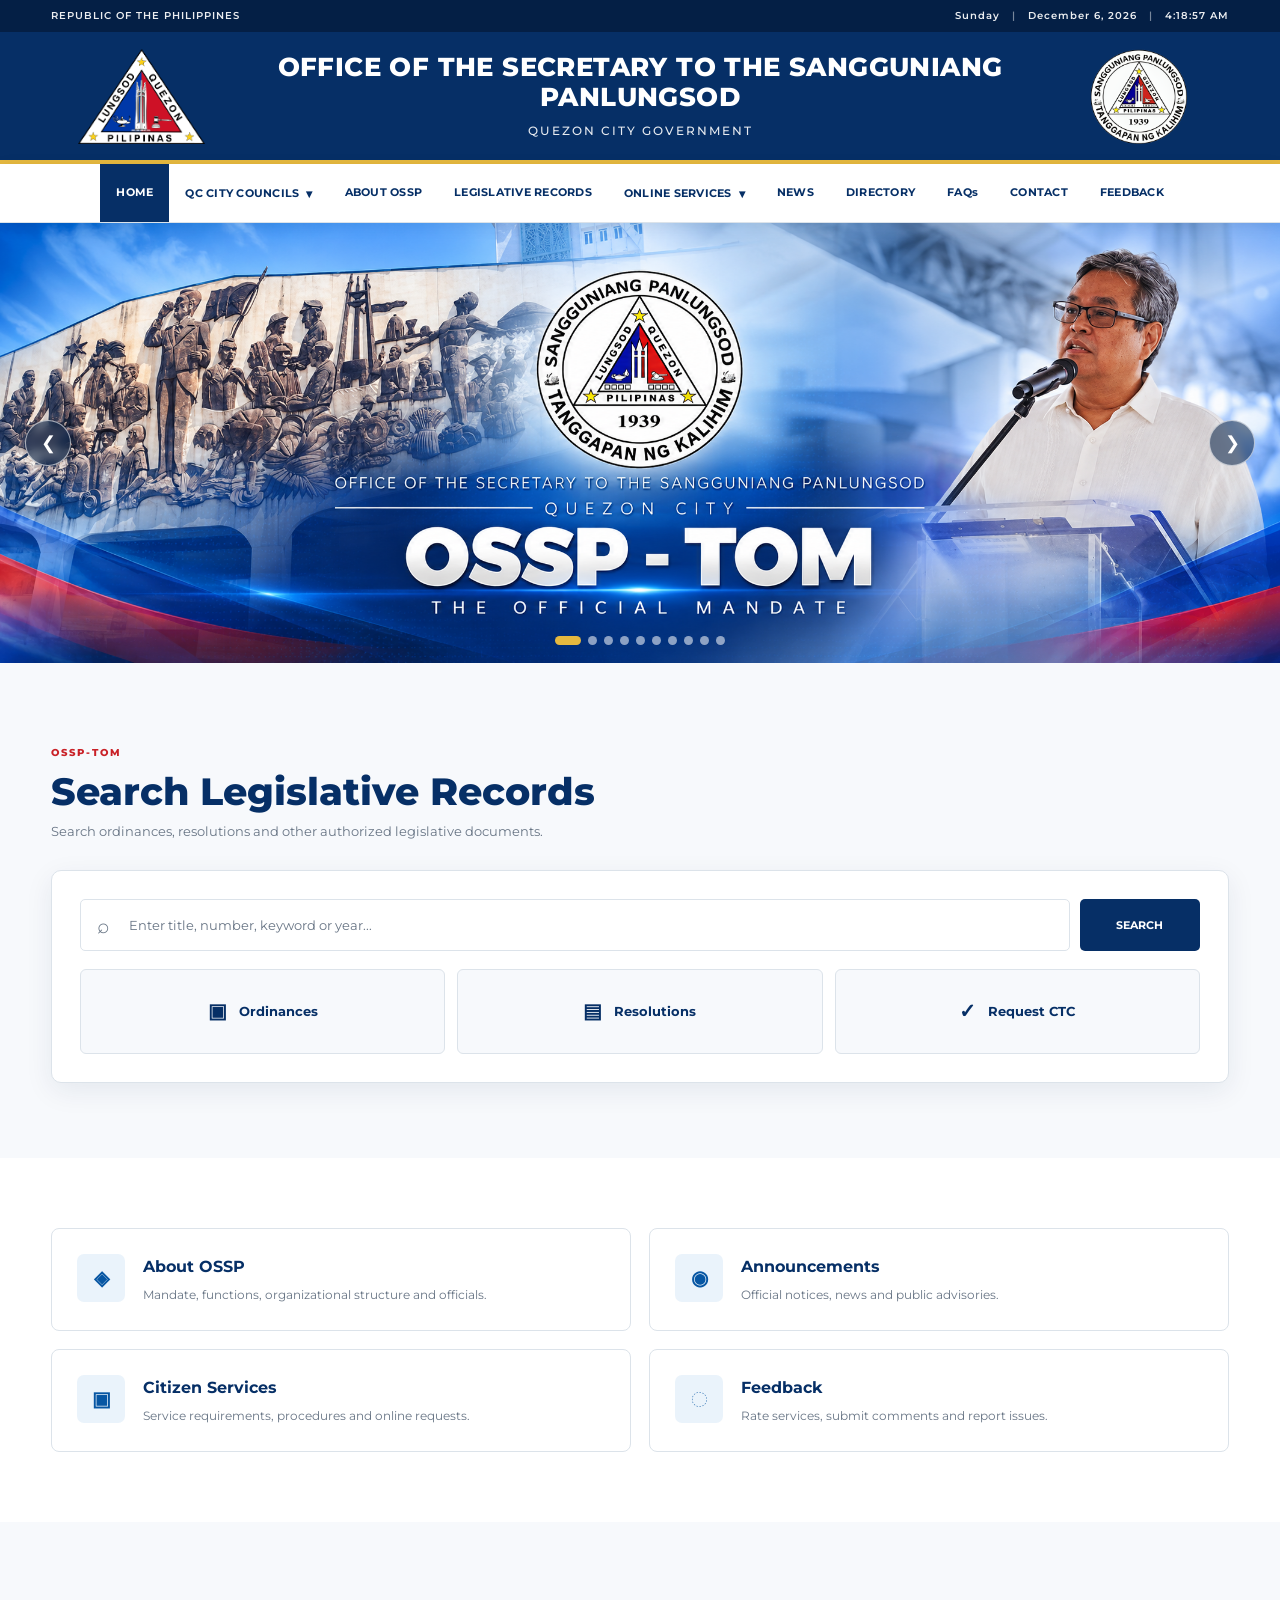
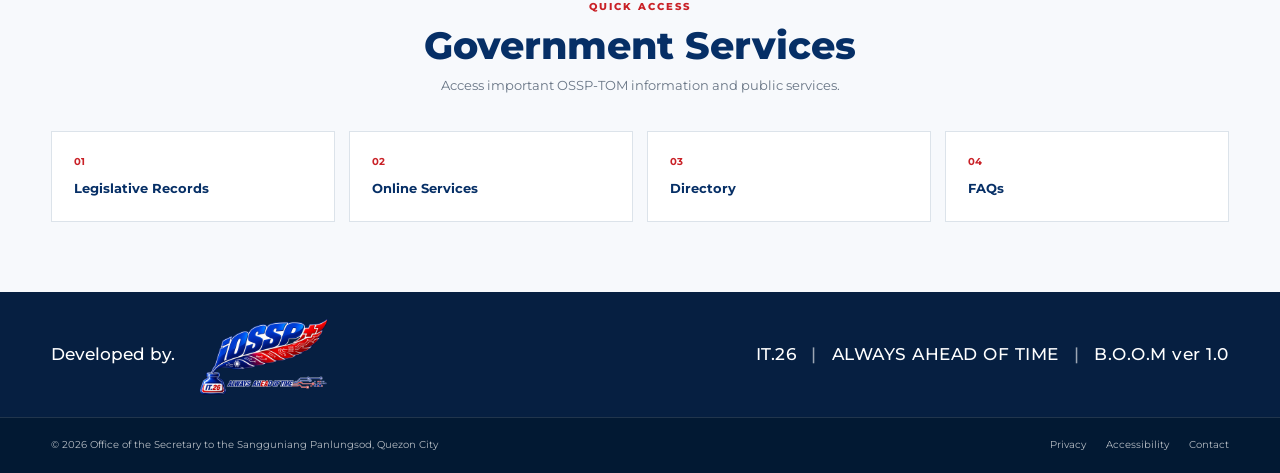
==== commit 15c99676: "3rd Update on the Home layout/ Mobile view" ====
--- a/index.html
+++ b/index.html
@@ -475,29 +475,6 @@
                 </a>
 
             </li>
-
-
-
-            <!-- =================================================
-                 LOGIN
-            ================================================== -->
-
-            <li class="nav-item login-nav-item">
-
-                <a href="#"
-                   class="login-button"
-                   data-page="login">
-
-                    <span class="login-icon">
-                        ⇥
-                    </span>
-
-                    LOGIN
-
-                </a>
-
-            </li>
-
 
         </ul>
 
--- a/css/index.css
+++ b/css/index.css
@@ -1356,17 +1356,39 @@
         background: var(--gray-50);
     }
 
-    /* BANNER */
+    /* BANNER
+       MOBILE HEIGHT IS EASY TO ADJUST
+       Change --mobile-banner-height below.
+       Examples:
+       45vw = shorter
+       50vw = balanced
+       60vw = taller
+    */
 
     .banner-slider {
-        aspect-ratio: 16 / 9;
-
-        min-height: auto;
-        max-height: none;
+        --mobile-banner-height: 50vw;
+
+        width: 100%;
+        height: var(--mobile-banner-height);
+
+        min-height: 180px;
+        max-height: 420px;
+
+        aspect-ratio: auto;
+        overflow: hidden;
+    }
+
+    .banner-slide {
+        width: 100%;
+        height: 100%;
     }
 
     .banner-slide img {
+        width: 100%;
+        height: 100%;
+
         object-fit: cover;
+        object-position: center center;
     }
 
     .slider-button {
@@ -1528,8 +1550,19 @@
         font-size: 6px;
     }
 
+    /* SMALL MOBILE BANNER
+       Change 55vw to adjust banner height for phones.
+    */
     .banner-slider {
-        aspect-ratio: 4 / 3;
+        --mobile-banner-height: 55vw;
+
+        width: 100%;
+        height: var(--mobile-banner-height);
+
+        min-height: 165px;
+        max-height: 300px;
+
+        aspect-ratio: auto;
     }
 
     .slider-button {
@@ -1608,6 +1641,21 @@
 
     .government-bar {
         font-size: 6px;
+    }
+
+    /* EXTRA SMALL MOBILE BANNER
+       Change 55vw to adjust banner height on very small screens.
+    */
+    .banner-slider {
+        --mobile-banner-height: 55vw;
+
+        width: 100%;
+        height: var(--mobile-banner-height);
+
+        min-height: 150px;
+        max-height: 240px;
+
+        aspect-ratio: auto;
     }
 
     .slider-button {
@@ -1887,3 +1935,84 @@
         padding-bottom: 42px;
     }
 }
+
+
+/* =========================================================
+   FINAL MOBILE BANNER FIX
+   SHOW THE ENTIRE BANNER WITHOUT CROPPING
+   ========================================================= */
+
+/*
+   The original mobile rules used a fixed/minimum height together
+   with object-fit: cover. That combination crops the left/right
+   portions of a wide banner on phones.
+
+   This final override keeps the original banner aspect ratio and
+   uses contain so the COMPLETE banner remains visible.
+*/
+
+@media (max-width: 768px) {
+
+    .hero-section {
+        width: 100%;
+        overflow: hidden;
+    }
+
+    .banner-slider {
+        width: 100%;
+        height: auto;
+        min-height: 0;
+        max-height: none;
+        aspect-ratio: 2048 / 704;
+        overflow: hidden;
+    }
+
+    .banner-slide {
+        width: 100%;
+        height: 100%;
+    }
+
+    .banner-slide img {
+        display: block;
+        width: 100%;
+        height: 100%;
+        object-fit: contain;
+        object-position: center center;
+    }
+}
+
+@media (max-width: 430px) {
+
+    .banner-slider {
+        width: 100%;
+        height: auto;
+        min-height: 0;
+        max-height: none;
+        aspect-ratio: 2048 / 704;
+    }
+
+    .banner-slide img {
+        width: 100%;
+        height: 100%;
+        object-fit: contain;
+        object-position: center center;
+    }
+}
+
+@media (max-width: 350px) {
+
+    .banner-slider {
+        width: 100%;
+        height: auto;
+        min-height: 0;
+        max-height: none;
+        aspect-ratio: 2048 / 704;
+    }
+
+    .banner-slide img {
+        width: 100%;
+        height: 100%;
+        object-fit: contain;
+        object-position: center center;
+    }
+}
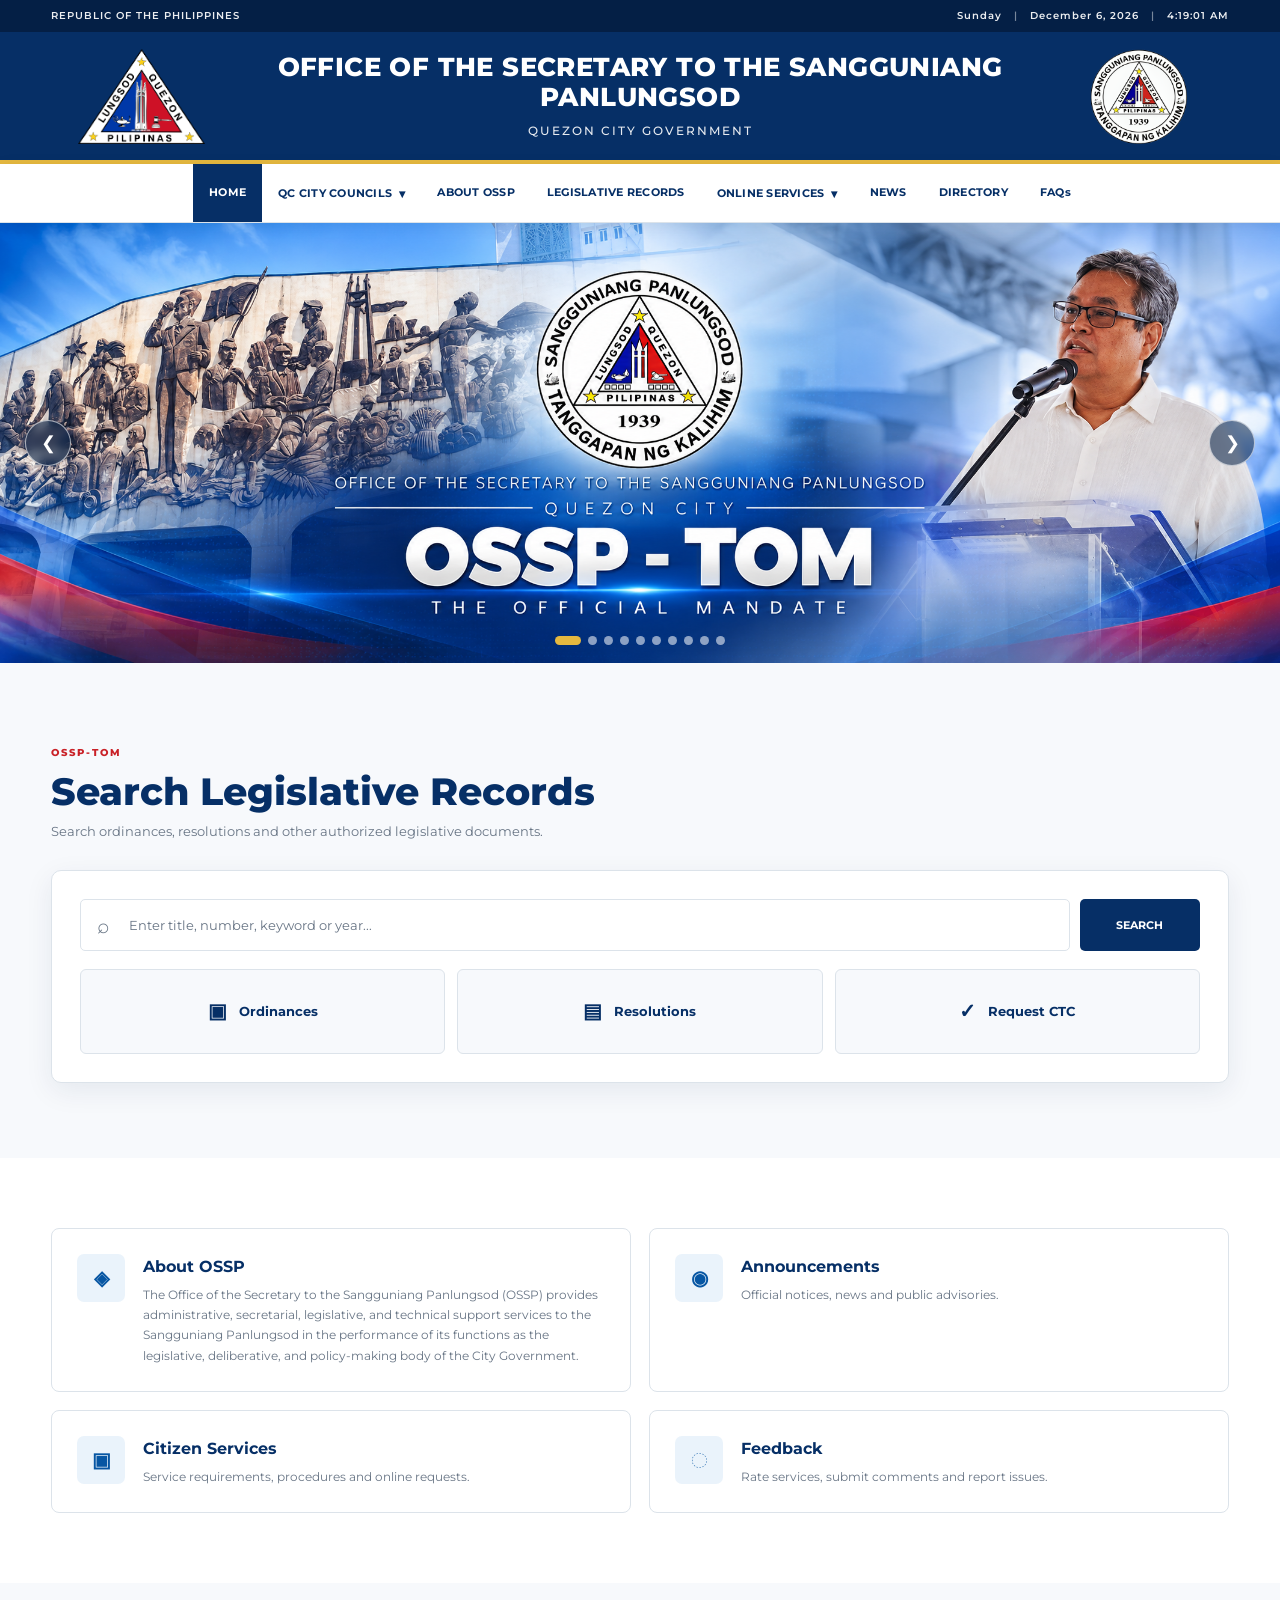
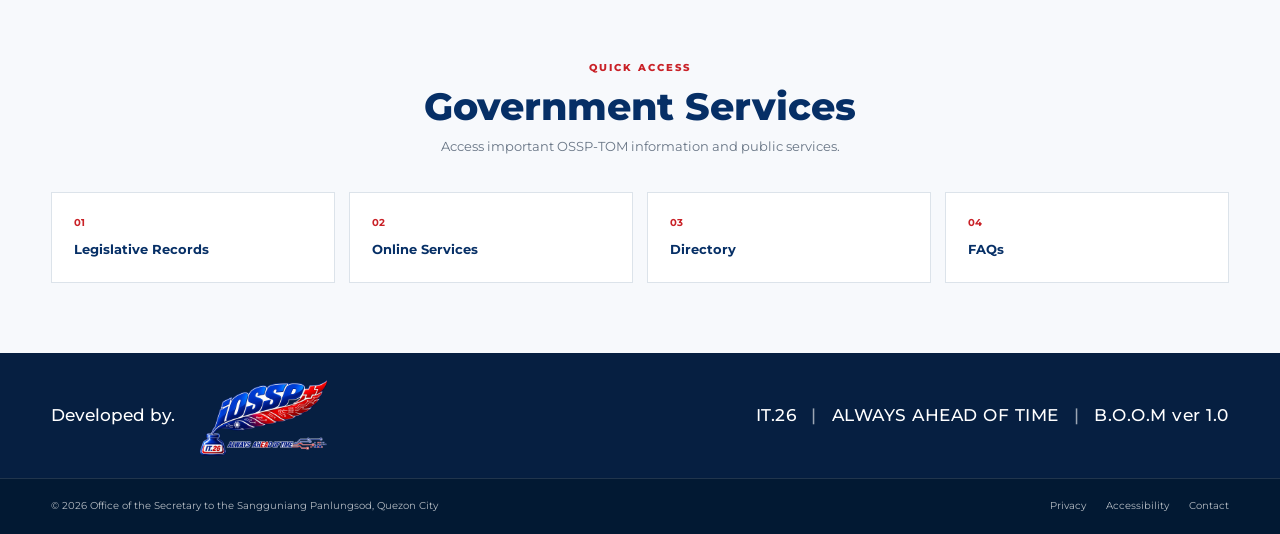
==== commit adc1502c: "Updated 4th Part with mobile view" ====
--- a/index.html
+++ b/index.html
@@ -27,6 +27,167 @@
     <!-- CSS -->
     <link rel="stylesheet"
           href="css/index.css">
+
+
+
+    <!-- DEPARTMENT DIRECTORY RESPONSIVE STYLES -->
+    <style>
+        .department-head-grid {
+            display: grid;
+            grid-template-columns: repeat(2, minmax(0, 1fr));
+            gap: 22px;
+            margin-bottom: 42px;
+        }
+
+        .department-head-card {
+            height: 100%;
+            align-items: flex-start;
+        }
+
+        .department-head-card h3 {
+            margin-bottom: 8px;
+        }
+
+        .department-head-card p {
+            margin: 5px 0;
+            line-height: 1.65;
+            overflow-wrap: anywhere;
+        }
+
+        .department-head-card a,
+        .directory-table a {
+            color: #075ca8;
+            text-decoration: underline;
+            text-underline-offset: 3px;
+            overflow-wrap: anywhere;
+        }
+
+        .department-head-card a:hover,
+        .directory-table a:hover {
+            color: #c92127;
+        }
+
+        .directory-table-section {
+            margin-top: 34px;
+        }
+
+        .directory-table-wrap {
+            width: 100%;
+            overflow-x: auto;
+            border: 1px solid #dce4ed;
+            border-radius: 12px;
+            background: #ffffff;
+            box-shadow: 0 8px 24px rgba(6, 59, 115, 0.07);
+            -webkit-overflow-scrolling: touch;
+        }
+
+        .directory-table {
+            width: 100%;
+            min-width: 1080px;
+            border-collapse: collapse;
+            border-spacing: 0;
+        }
+
+        .directory-table th,
+        .directory-table td {
+            padding: 16px 18px;
+            border-bottom: 1px solid #e5eaf0;
+            text-align: left;
+            vertical-align: top;
+            line-height: 1.6;
+        }
+
+        .directory-table thead th {
+            color: #ffffff;
+            background: #063b73;
+            font-size: 13px;
+            font-weight: 700;
+            letter-spacing: 0.045em;
+            text-transform: uppercase;
+        }
+
+        .directory-table tbody tr:nth-child(even) {
+            background: #f5f8fc;
+        }
+
+        .directory-table tbody tr:hover {
+            background: #edf4fb;
+        }
+
+        .directory-table tbody tr:last-child td {
+            border-bottom: 0;
+        }
+
+        .directory-table td:first-child {
+            width: 21%;
+            font-weight: 700;
+            color: #063b73;
+        }
+
+        .directory-table td:nth-child(2) {
+            width: 25%;
+        }
+
+        .directory-table td:nth-child(3) {
+            width: 26%;
+        }
+
+        .directory-table td:nth-child(4) {
+            width: 28%;
+        }
+
+        .directory-table .person-name {
+            font-weight: 700;
+        }
+
+        .directory-table .contact-line {
+            display: block;
+            margin-bottom: 5px;
+        }
+
+        .directory-table-hint {
+            display: none;
+            margin: 10px 2px 14px;
+            color: #586779;
+            font-size: 12px;
+        }
+
+        @media (max-width: 768px) {
+            .department-head-grid {
+                grid-template-columns: 1fr;
+                gap: 14px;
+                margin-bottom: 30px;
+            }
+
+            .directory-table-section {
+                margin-top: 26px;
+            }
+
+            .directory-table-wrap {
+                border-radius: 9px;
+            }
+
+            .directory-table {
+                min-width: 1000px;
+            }
+
+            .directory-table th,
+            .directory-table td {
+                padding: 13px 14px;
+                font-size: 13px;
+            }
+
+            .directory-table-hint {
+                display: block;
+            }
+        }
+
+        @media (max-width: 420px) {
+            .directory-table {
+                min-width: 940px;
+            }
+        }
+    </style>
 
 </head>
 
@@ -440,40 +601,6 @@
 
             </li>
 
-
-
-            <!-- =================================================
-                 CONTACT
-            ================================================== -->
-
-            <li class="nav-item">
-
-                <a href="#"
-                   class="nav-link"
-                   data-page="contact">
-
-                    CONTACT
-
-                </a>
-
-            </li>
-
-
-
-            <!-- =================================================
-                 FEEDBACK
-            ================================================== -->
-
-            <li class="nav-item">
-
-                <a href="#"
-                   class="nav-link"
-                   data-page="feedback">
-
-                    FEEDBACK
-
-                </a>
-
             </li>
 
         </ul>
@@ -814,8 +941,7 @@
                         </h3>
 
                         <p>
-                            Mandate, functions, organizational
-                            structure and officials.
+                            The Office of the Secretary to the Sangguniang Panlungsod (OSSP) provides administrative, secretarial, legislative, and technical support services to the Sangguniang Panlungsod in the performance of its functions as the legislative, deliberative, and policy-making body of the City Government.
                         </p>
 
                     </div>
@@ -1030,8 +1156,8 @@
             </h1>
 
             <p>
-                Learn more about the mandate, functions,
-                organization and responsibilities of the OSSP.
+                Learn more about the mandate, mission, vision, legal bases,
+                and service commitment of the OSSP.
             </p>
 
         </div>
@@ -1041,8 +1167,38 @@
 
     <div class="content-container page-content">
 
-        <div class="information-grid">
-
+        <!-- =====================================================
+             DESCRIPTION
+        ====================================================== -->
+        <div class="about-content-block">
+
+            <div class="section-heading">
+
+                <span class="section-label">
+                    DESCRIPTION
+                </span>
+
+                <h2>
+                    Office of the Secretary to the Sangguniang Panlungsod
+                </h2>
+
+                <p>
+                    The Office of the Secretary to the Sangguniang Panlungsod (OSSP)
+                    provides administrative, secretarial, legislative, and technical
+                    support services to the Sangguniang Panlungsod in the performance
+                    of its functions as the legislative, deliberative, and policy-making
+                    body of the City Government.
+                </p>
+
+            </div>
+
+        </div>
+
+
+        <!-- =====================================================
+             MISSION AND VISION
+        ====================================================== -->
+        <div class="information-grid about-mission-vision">
 
             <div class="information-card">
 
@@ -1053,44 +1209,20 @@
                 <div>
 
                     <h3>
-                        Our Mandate
+                        Mission
                     </h3>
 
                     <p>
-                        The Office of the Secretary to the
-                        Sangguniang Panlungsod provides legislative,
-                        secretariat and administrative support to
-                        the City Council.
+                        To provide efficient, responsive, transparent, and professional
+                        legislative, secretariat, administrative, and technical support
+                        services to the Sangguniang Panlungsod, ensuring the timely and
+                        accurate processing, recording, preservation, and accessibility
+                        of legislative documents and proceedings.
                     </p>
 
                 </div>
 
             </div>
-
-
-
-            <div class="information-card">
-
-                <div class="information-icon">
-                    ▣
-                </div>
-
-                <div>
-
-                    <h3>
-                        Our Functions
-                    </h3>
-
-                    <p>
-                        The office supports the preparation,
-                        processing, recording and management of
-                        legislative documents and proceedings.
-                    </p>
-
-                </div>
-
-            </div>
-
 
 
             <div class="information-card">
@@ -1102,26 +1234,183 @@
                 <div>
 
                     <h3>
-                        Legislative Support
+                        Vision
                     </h3>
 
                     <p>
-                        OSSP provides essential secretariat
-                        services that support the legislative
-                        operations of the Sangguniang Panlungsod.
+                        A modern, accountable, and service-oriented Office of the Secretary
+                        to the Sangguniang Panlungsod that upholds excellence in legislative
+                        support, promotes transparency and good governance, and continuously
+                        improves its systems and services for the people of Quezon City.
                     </p>
 
                 </div>
 
             </div>
 
+        </div>
+
+
+        <!-- =====================================================
+             LEGAL BASES
+        ====================================================== -->
+        <div class="about-content-block">
+
+            <div class="section-heading">
+
+                <span class="section-label">
+                    LEGAL BASES
+                </span>
+
+                <h2>
+                    Legal Foundations
+                </h2>
+
+            </div>
+
+            <div class="information-grid">
+
+                <div class="information-card">
+
+                    <div class="information-icon">
+                        ▣
+                    </div>
+
+                    <div>
+
+                        <h3>
+                            Commonwealth Act No. 502, as amended by RA 537
+                        </h3>
+
+                        <p>
+                            Revised Charter of Quezon City.
+                        </p>
+
+                    </div>
+
+                </div>
+
+
+                <div class="information-card">
+
+                    <div class="information-icon">
+                        ▣
+                    </div>
+
+                    <div>
+
+                        <h3>
+                            Republic Act No. 7160, as amended
+                        </h3>
+
+                        <p>
+                            Local Government Code of 1991.
+                        </p>
+
+                    </div>
+
+                </div>
+
+            </div>
+
+        </div>
+
+
+        <!-- =====================================================
+             SERVICE PLEDGE
+        ====================================================== -->
+        <div class="about-content-block service-pledge-section">
+
+            <div class="section-heading">
+
+                <span class="section-label">
+                    SERVICE PLEDGE
+                </span>
+
+                <h2>
+                    Our Commitment to the Public
+                </h2>
+
+                <p>
+                    In fulfilling its mandate, the OSSP is committed to delivering
+                    quality public service guided by the following principles:
+                </p>
+
+            </div>
+
+
+            <div class="information-grid service-pledge-grid">
+
+                <div class="information-card">
+                    <div class="information-icon">01</div>
+                    <div>
+                        <h3>Accessibility</h3>
+                        <p>We make information, assistance, and services accessible to the public and authorized stakeholders.</p>
+                    </div>
+                </div>
+
+                <div class="information-card">
+                    <div class="information-icon">02</div>
+                    <div>
+                        <h3>Timeliness</h3>
+                        <p>We strive to process requests, documents, and legislative matters promptly and efficiently.</p>
+                    </div>
+                </div>
+
+                <div class="information-card">
+                    <div class="information-icon">03</div>
+                    <div>
+                        <h3>Transparency</h3>
+                        <p>We promote openness and provide clear and reliable information within the bounds of applicable laws and policies.</p>
+                    </div>
+                </div>
+
+                <div class="information-card">
+                    <div class="information-icon">04</div>
+                    <div>
+                        <h3>Accountability</h3>
+                        <p>We take responsibility for our actions, decisions, records, and services.</p>
+                    </div>
+                </div>
+
+                <div class="information-card">
+                    <div class="information-icon">05</div>
+                    <div>
+                        <h3>Professionalism</h3>
+                        <p>We uphold competence, integrity, courtesy, and respect in serving the Sangguniang Panlungsod and the public.</p>
+                    </div>
+                </div>
+
+                <div class="information-card">
+                    <div class="information-icon">06</div>
+                    <div>
+                        <h3>Continuous Improvement</h3>
+                        <p>We continuously improve our systems, processes, and services to better respond to the needs of the City.</p>
+                    </div>
+                </div>
+
+            </div>
+
+        </div>
+
+
+        <!-- =====================================================
+             CLOSING STATEMENT
+        ====================================================== -->
+        <div class="about-closing-message">
+
+            <p>
+                The Office of the Secretary to the Sangguniang Panlungsod remains
+                committed to serving Quezon City with integrity, excellence, and
+                dedication, while supporting effective legislative governance and
+                responsive public service.
+            </p>
 
         </div>
 
     </div>
 
 </section>
-
 
 
 <!-- =========================================================
@@ -2052,11 +2341,11 @@
             </span>
 
             <h1>
-                Directory
+                Department Directory
             </h1>
 
             <p>
-                Office directory and contact information.
+                Find the office leadership, divisions, sections, and official contact information of the OSSP.
             </p>
 
         </div>
@@ -2066,76 +2355,204 @@
 
     <div class="content-container page-content">
 
-        <div class="information-grid">
-
-
-            <div class="information-card">
-
-                <div class="information-icon">
-                    ◉
-                </div>
+        <!-- =====================================================
+             DEPARTMENT HEADS
+        ====================================================== -->
+        <div class="section-heading">
+
+            <span class="section-label">
+                OFFICE LEADERSHIP
+            </span>
+
+            <h2>
+                Department Directory
+            </h2>
+
+            <p>
+                Office leadership and direct contact information.
+            </p>
+
+        </div>
+
+
+        <div class="department-head-grid">
+
+            <div class="information-card department-head-card">
+
+                <div class="information-icon">◉</div>
 
                 <div>
 
-                    <h3>
-                        Administrative Division
-                    </h3>
-
-                    <p>
-                        Contact information and personnel
-                        directory will be displayed here.
-                    </p>
-
-                </div>
-
-            </div>
-
-
-
-            <div class="information-card">
-
-                <div class="information-icon">
-                    ◈
-                </div>
+                    <h3>Atty. John Thomas S. Alferos III</h3>
+
+                    <p><em>City Government Department Head III</em></p>
+                    <p><em>(Secretary to the Sanggunian)</em></p>
+                    <p>8988-4242 local 8334, 8336</p>
+                    <p><a href="mailto:john.alferosIII@quezoncity.gov.ph">john.alferosIII@quezoncity.gov.ph</a></p>
+
+                </div>
+
+            </div>
+
+
+            <div class="information-card department-head-card">
+
+                <div class="information-icon">◈</div>
 
                 <div>
 
-                    <h3>
-                        Legislative Services
-                    </h3>
-
-                    <p>
-                        Contact information for legislative
-                        support services.
-                    </p>
-
-                </div>
-
-            </div>
-
-
-
-            <div class="information-card">
-
-                <div class="information-icon">
-                    ▣
-                </div>
-
-                <div>
-
-                    <h3>
-                        Journal & Minutes
-                    </h3>
-
-                    <p>
-                        Contact information for journal and
-                        minutes-related services.
-                    </p>
-
-                </div>
-
-            </div>
-
+                    <h3>Mr. Angelo A. De Leon, MPSA</h3>
+
+                    <p><em>Executive Assistant V</em></p>
+                    <p>8988-4242 local 8336</p>
+                    <p><a href="mailto:angelo.deleon@quezoncity.gov.ph">angelo.deleon@quezoncity.gov.ph</a></p>
+
+                </div>
+
+            </div>
+
+        </div>
+
+
+        <!-- =====================================================
+             DIVISIONS AND SECTIONS
+        ====================================================== -->
+        <div class="section-heading directory-table-section">
+
+            <span class="section-label">
+                DIVISIONS / SECTIONS
+            </span>
+
+            <h2>
+                Divisions and Sections
+            </h2>
+
+            <p>
+                Office assignments, addresses, and contact information.
+            </p>
+
+        </div>
+
+        <p class="directory-table-hint">
+            Swipe horizontally to view all directory columns.
+        </p>
+
+        <div class="directory-table-wrap" role="region" aria-label="OSSP divisions and sections directory" tabindex="0">
+
+            <table class="directory-table">
+
+                <thead>
+                    <tr>
+                        <th scope="col">Divisions</th>
+                        <th scope="col">Officer Name</th>
+                        <th scope="col">Office Address</th>
+                        <th scope="col">Contact Information</th>
+                    </tr>
+                </thead>
+
+                <tbody>
+
+                    <tr>
+                        <td>Administrative Division</td>
+                        <td><span class="person-name">Atty. Ian C. Duero</span><br><em>Chief</em><br><em>Acting Chief Administrative Officer</em></td>
+                        <td>Ground Floor, Legislative Wing, Quezon City Hall, Quezon City, Philippines</td>
+                        <td>8988-4242 local 8312<br><a href="mailto:admin.ossp@quezoncity.gov.ph">admin.ossp@quezoncity.gov.ph</a></td>
+                    </tr>
+
+                    <tr>
+                        <td>Personnel Section</td>
+                        <td><span class="person-name">Ms. Milagros D. Acoba</span><br><em>Chief</em><br><em>Supervising Administrative Officer</em></td>
+                        <td>Ground Floor, Legislative Wing, Quezon City Hall, Quezon City, Philippines</td>
+                        <td>8988-4242 local 8312<br><a href="mailto:personnel.citysec@quezoncity.gov.ph">personnel.citysec@quezoncity.gov.ph</a></td>
+                    </tr>
+
+                    <tr>
+                        <td>Records and Correspondence Section</td>
+                        <td><span class="person-name">Ms. Cherry Ann DC. Avellana</span><br><em>Supervising Administrative Officer</em></td>
+                        <td>Ground Floor, Legislative Wing, Quezon City Hall, Quezon City, Philippines</td>
+                        <td>8988-4242 local 8336<br><a href="mailto:records.citysec@quezoncity.gov.ph">records.ossp@quezoncity.gov.ph</a><br><a href="mailto:cherry.avellana@quezoncity.gov.ph">cherry.avellana@quezoncity.gov.ph</a></td>
+                    </tr>
+
+                    <tr>
+                        <td>Finance and Accounting Section</td>
+                        <td><span class="person-name">Ms. Ma. Teresa A. De Belen</span><br><em>Chief</em><br><em>Supervising Administrative Officer</em></td>
+                        <td>Ground Floor, Legislative Wing, Quezon City Hall, Quezon City, Philippines</td>
+                        <td>8988-4242 local 8312<br><a href="https://quezoncity.gov.ph/departments/office-of-the-city-secretary/teresa.debelen@quezoncity.gov.ph">teresa.debelen@quezoncity.gov.ph</a></td>
+                    </tr>
+
+                    <tr>
+                        <td>General Services Section</td>
+                        <td><span class="person-name">Mr. Angelo A. De Leon, MPA</span><br><em>Executive Assistant V /</em><br><em>General Services Section</em><br><em>(Officer in Charge Chief)</em></td>
+                        <td>Ground Floor, Legislative Wing, Quezon City Hall, Quezon City, Philippines</td>
+                        <td>8988-4242 local 8312<br><a href="mailto:angelo.deleon@quezoncity.gov.ph">angelo.deleon@quezoncity.gov.ph</a><br><a href="mailto:it.citysec@quezoncity.gov.ph">it.citysec@quezoncity.gov.ph</a><br><a href="mailto:gss.ossp@quezoncity.gov.ph">gss.ossp@quezoncity.gov.ph</a></td>
+                    </tr>
+
+                    <tr>
+                        <td>Legislative Division</td>
+                        <td><span class="person-name">Ms. Wilmamae Lenore M. Reboja</span><br><em>Chief</em><br><em>Local Legislative Staff Officer VI</em></td>
+                        <td>Ground Floor, Legislative Wing, Quezon City Hall, Quezon City, Philippines</td>
+                        <td>8988-4242 local 8314<br><a href="mailto:legislative.citysec.@quezoncity.gov.ph">legislative.citysec.@quezoncity.gov.ph</a></td>
+                    </tr>
+
+                    <tr>
+                        <td>Ordinance and Resolution Section</td>
+                        <td><span class="person-name">Mr. Arvin R. Padual</span><br><em>Chief</em><br><em>Legislative Staff Officer V</em></td>
+                        <td>Ground Floor, Legislative Wing, Quezon City Hall, Quezon City, Philippines</td>
+                        <td>8988-4242 local 8314<br><a href="mailto:arvin.padual@quezoncity.gov.ph">arvin.padual@quezoncity.gov.ph</a></td>
+                    </tr>
+
+                    <tr>
+                        <td>Agenda and Briefing Section</td>
+                        <td><span class="person-name">Ms. Maureen B. Taberdo</span><br><em>Chief</em><br><em>Legislative Staff Officer V</em></td>
+                        <td>Ground Floor, Legislative Wing, Quezon City Hall, Quezon City, Philippines</td>
+                        <td>8988-4242 local 8314<br><a href="mailto:maureen.taberdo@quezoncity.gov.ph">maureen.taberdo@quezoncity.gov.ph</a></td>
+                    </tr>
+
+                    <tr>
+                        <td>Legislative Research Section</td>
+                        <td><span class="person-name">Mr. Al Hadjie M. Salting</span><br><em>Officer in Charge</em><br><em>Local Legislative Staff Officer III</em></td>
+                        <td>Ground Floor, Legislative Wing, Quezon City Hall, Quezon City, Philippines</td>
+                        <td>8988-4242 local 8314<br><a href="http://alhadjie.salting@quezoncity.gov,ph/">alhadjie.salting@quezoncity.gov,ph</a></td>
+                    </tr>
+
+                    <tr>
+                        <td>Reference and Archives Section</td>
+                        <td><span class="person-name">Ms. Wilmamae Lenore M. Reboja</span><br><em>Local Legislative Staff Officer VI</em></td>
+                        <td>Ground Floor, Legislative Wing, Quezon City Hall, Quezon City, Philippines</td>
+                        <td>8988-4242 local 8315<br><a href="mailto:legislative.citysec@quezoncity.gov.ph">archives.citysec@quezoncity.gov.ph</a></td>
+                    </tr>
+
+                    <tr>
+                        <td>Journal and Minutes Division</td>
+                        <td><span class="person-name">Ms. Marilyn Janet B. Bul-lalayao</span><br><em>Chief</em><br><em>Legislative Staff Officer VI</em></td>
+                        <td>Ground Floor, Legislative Wing, Quezon City Hall, Quezon City, Philippines</td>
+                        <td>8988-4242 local 8335<br><a href="mailto:journalminutes.citysec@quezoncity.gov.ph">journalandminutes.ossp@quezoncity.gov.ph</a></td>
+                    </tr>
+
+                    <tr>
+                        <td>Minutes Section</td>
+                        <td><span class="person-name">Ms. Marilyn B. dela Cruz</span><br><em>Chief Legislative Staff Officer V</em></td>
+                        <td>Ground Floor, Legislative Wing, Quezon City Hall, Quezon City, Philippines</td>
+                        <td>8988-4242 local 8335<br><a href="mailto:marilyn.delacruz@quezoncity.gov.ph">marilyn.delacruz@quezoncity.gov.ph</a></td>
+                    </tr>
+
+                    <tr>
+                        <td>Committee Affairs Section</td>
+                        <td><span class="person-name">Ms. Rizalina E. Cuya</span><br><em>Chief Legislative Staff Officer V</em></td>
+                        <td>Ground Floor, Legislative Wing, Quezon City Hall, Quezon City, Philippines</td>
+                        <td>8988-4242 local 8335<br><a href="mailto:rizalina.cuya@quezoncity.gov.ph">rizalina.cuya@quezoncity.gov.ph</a></td>
+                    </tr>
+
+                    <tr>
+                        <td>Journal and Transcription Section</td>
+                        <td><span class="person-name">Ms. Julieta F. Barbosa</span><br><em>Chief Legislative Staff Officer V</em></td>
+                        <td>Ground Floor, Legislative Wing, Quezon City Hall, Quezon City, Philippines</td>
+                        <td>8988-4242 local 8335<br><a href="mailto:julieta.barbosa@gmail.com">julieta.barbosa@gmail.com</a><br><a href="mailto:journalminutes.ossp@quezoncity.gov.ph">journalandminutes.ossp@quezoncity.gov.ph</a></td>
+                    </tr>
+
+                </tbody>
+
+            </table>
 
         </div>
 
@@ -2348,8 +2765,7 @@
                     </h3>
 
                     <p>
-                        Official office email information
-                        will be displayed here.
+                        ossp@quezoncity.gov.ph
                     </p>
 
                 </div>
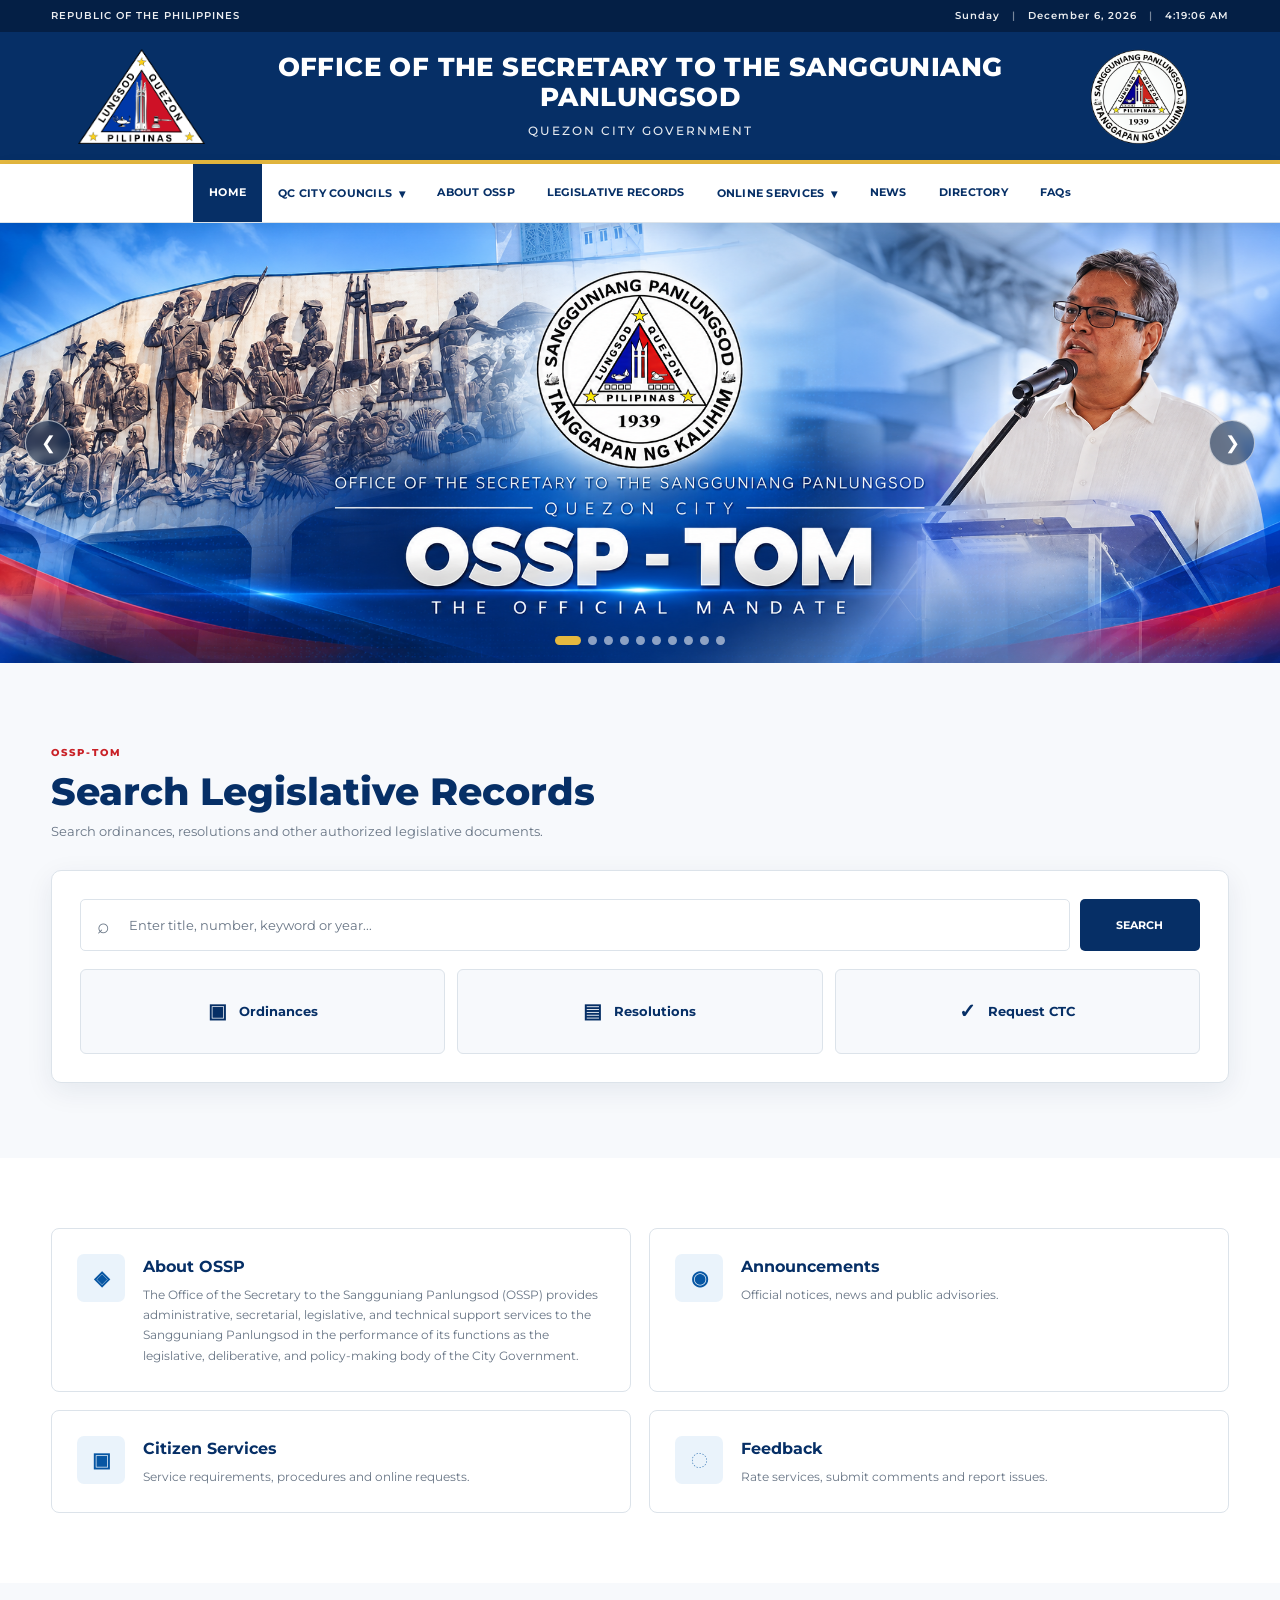
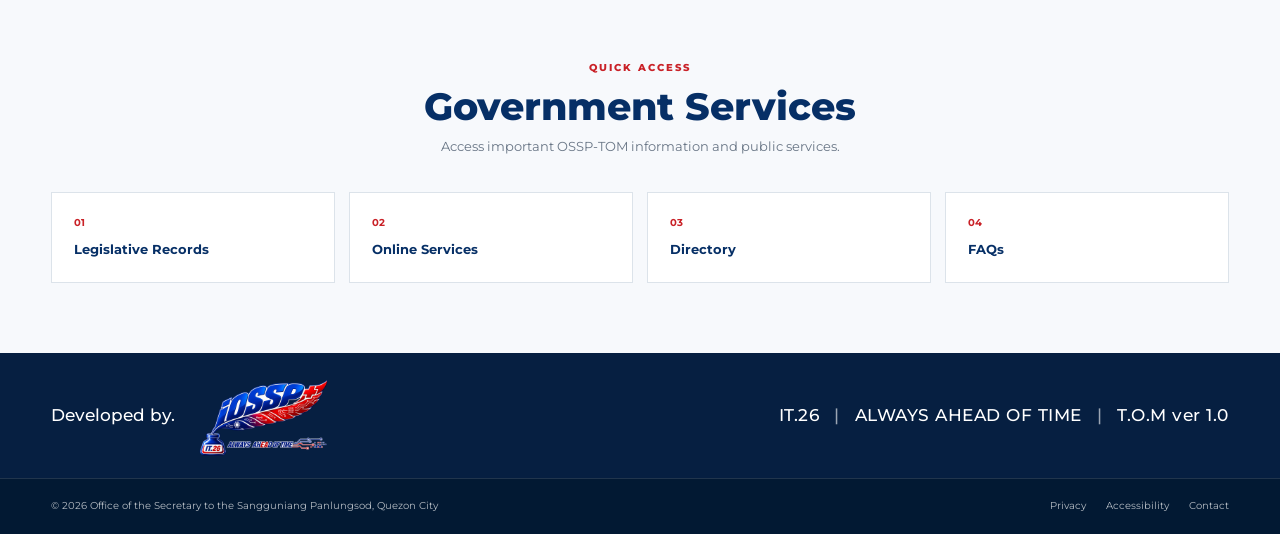
==== commit 5d185db4: "Login UI" ====
--- a/index.html
+++ b/index.html
@@ -3329,7 +3329,7 @@
             </span>
 
             <span>
-                B.O.O.M ver 1.0
+                T.O.M ver 1.0
             </span>
 
         </div>
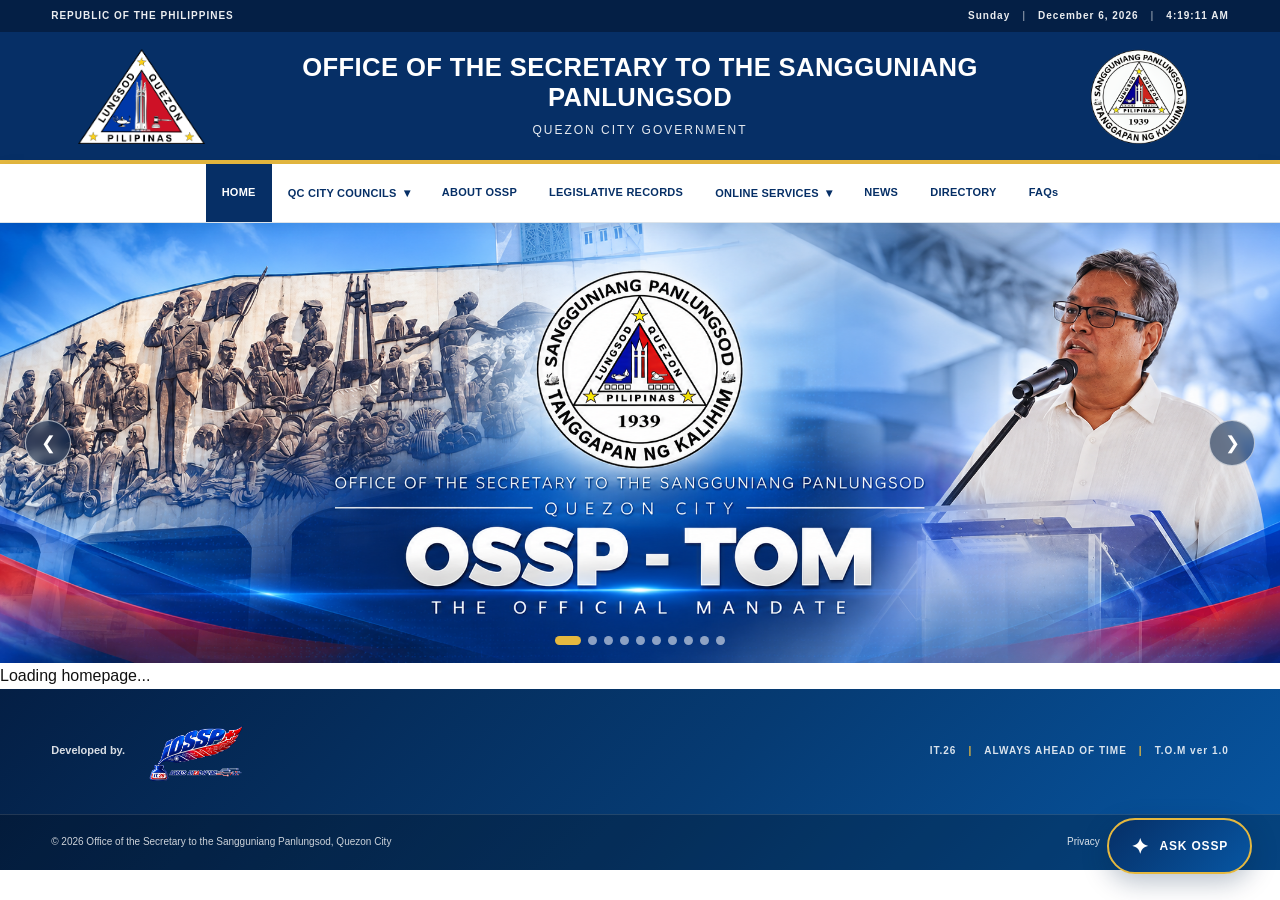
==== commit d319cba0: "UPDATE" ====
--- a/index.html
+++ b/index.html
@@ -1,3405 +1,364 @@
 <!DOCTYPE html>
 <html lang="en">
-
-<head>
-
-    <meta charset="UTF-8">
-
-    <meta name="viewport"
-          content="width=device-width, initial-scale=1.0">
-
-    <meta name="description"
-          content="Official website of the Office of the Secretary to the Sangguniang Panlungsod, Quezon City.">
-
-    <title>OSSP-TOM | Office of the Secretary to the Sangguniang Panlungsod</title>
-
+  <head>
+    <meta charset="utf-8" />
+    <link rel="stylesheet" href="css/index.css">
+    <meta content="width=device-width, initial-scale=1.0" name="viewport" />
+    <meta
+      content="Official website of the Office of the Secretary to the Sangguniang Panlungsod, Quezon City."
+      name="description"
+    />
+    <title>
+      OSSP-TOM | Office of the Secretary to the Sangguniang Panlungsod
+    </title>
     <!-- GOOGLE FONT -->
-    <link rel="preconnect"
-          href="https://fonts.googleapis.com">
-
-    <link rel="preconnect"
-          href="https://fonts.gstatic.com"
-          crossorigin>
-
-    <link href="https://fonts.googleapis.com/css2?family=Montserrat:wght@400;500;600;700;800&display=swap"
-          rel="stylesheet">
-
     <!-- CSS -->
-    <link rel="stylesheet"
-          href="css/index.css">
-
-
-
     <!-- DEPARTMENT DIRECTORY RESPONSIVE STYLES -->
-    <style>
-        .department-head-grid {
-            display: grid;
-            grid-template-columns: repeat(2, minmax(0, 1fr));
-            gap: 22px;
-            margin-bottom: 42px;
-        }
-
-        .department-head-card {
-            height: 100%;
-            align-items: flex-start;
-        }
-
-        .department-head-card h3 {
-            margin-bottom: 8px;
-        }
-
-        .department-head-card p {
-            margin: 5px 0;
-            line-height: 1.65;
-            overflow-wrap: anywhere;
-        }
-
-        .department-head-card a,
-        .directory-table a {
-            color: #075ca8;
-            text-decoration: underline;
-            text-underline-offset: 3px;
-            overflow-wrap: anywhere;
-        }
-
-        .department-head-card a:hover,
-        .directory-table a:hover {
-            color: #c92127;
-        }
-
-        .directory-table-section {
-            margin-top: 34px;
-        }
-
-        .directory-table-wrap {
-            width: 100%;
-            overflow-x: auto;
-            border: 1px solid #dce4ed;
-            border-radius: 12px;
-            background: #ffffff;
-            box-shadow: 0 8px 24px rgba(6, 59, 115, 0.07);
-            -webkit-overflow-scrolling: touch;
-        }
-
-        .directory-table {
-            width: 100%;
-            min-width: 1080px;
-            border-collapse: collapse;
-            border-spacing: 0;
-        }
-
-        .directory-table th,
-        .directory-table td {
-            padding: 16px 18px;
-            border-bottom: 1px solid #e5eaf0;
-            text-align: left;
-            vertical-align: top;
-            line-height: 1.6;
-        }
-
-        .directory-table thead th {
-            color: #ffffff;
-            background: #063b73;
-            font-size: 13px;
-            font-weight: 700;
-            letter-spacing: 0.045em;
-            text-transform: uppercase;
-        }
-
-        .directory-table tbody tr:nth-child(even) {
-            background: #f5f8fc;
-        }
-
-        .directory-table tbody tr:hover {
-            background: #edf4fb;
-        }
-
-        .directory-table tbody tr:last-child td {
-            border-bottom: 0;
-        }
-
-        .directory-table td:first-child {
-            width: 21%;
-            font-weight: 700;
-            color: #063b73;
-        }
-
-        .directory-table td:nth-child(2) {
-            width: 25%;
-        }
-
-        .directory-table td:nth-child(3) {
-            width: 26%;
-        }
-
-        .directory-table td:nth-child(4) {
-            width: 28%;
-        }
-
-        .directory-table .person-name {
-            font-weight: 700;
-        }
-
-        .directory-table .contact-line {
-            display: block;
-            margin-bottom: 5px;
-        }
-
-        .directory-table-hint {
-            display: none;
-            margin: 10px 2px 14px;
-            color: #586779;
-            font-size: 12px;
-        }
-
-        @media (max-width: 768px) {
-            .department-head-grid {
-                grid-template-columns: 1fr;
-                gap: 14px;
-                margin-bottom: 30px;
-            }
-
-            .directory-table-section {
-                margin-top: 26px;
-            }
-
-            .directory-table-wrap {
-                border-radius: 9px;
-            }
-
-            .directory-table {
-                min-width: 1000px;
-            }
-
-            .directory-table th,
-            .directory-table td {
-                padding: 13px 14px;
-                font-size: 13px;
-            }
-
-            .directory-table-hint {
-                display: block;
-            }
-        }
-
-        @media (max-width: 420px) {
-            .directory-table {
-                min-width: 940px;
-            }
-        }
-    </style>
-
-</head>
-
-
-<body>
-
-
-<!-- =========================================================
+  </head>
+  <body>
+    <!-- =========================================================
      GOVERNMENT TOP BAR
 ========================================================= -->
-
-<div class="government-bar">
-
-    <div class="government-container">
-
-        <div class="government-left">
-            REPUBLIC OF THE PHILIPPINES
-        </div>
-
+    <div class="government-bar">
+      <div class="government-container">
+        <div class="government-left">REPUBLIC OF THE PHILIPPINES</div>
         <div class="government-right">
-
-            <span id="currentDay">
-                Monday
-            </span>
-
-            <span class="government-divider">
-                |
-            </span>
-
-            <span id="currentDate">
-                January 1, 2026
-            </span>
-
-            <span class="government-divider">
-                |
-            </span>
-
-            <span id="currentTime">
-                12:00:00 AM
-            </span>
-
-        </div>
-
+          <span id="currentDay"> Monday </span>
+          <span class="government-divider"> | </span>
+          <span id="currentDate"> January 1, 2026 </span>
+          <span class="government-divider"> | </span>
+          <span id="currentTime"> 12:00:00 AM </span>
+        </div>
+      </div>
     </div>
-
-</div>
-
-
-
-<!-- =========================================================
+    <!-- =========================================================
      HEADER
 ========================================================= -->
-
-<header class="site-header">
-
-    <div class="header-container">
-
-
+    <header class="site-header">
+      <div class="header-container">
         <!-- LEFT LOGO -->
-
         <div class="header-logo left-logo">
-
-            <a href="#"
-               class="home-link"
-               aria-label="OSSP-TOM Home">
-
-                <img src="images/QC.png"
-                     alt="Quezon City Logo">
-
+          <a aria-label="OSSP-TOM Home" class="home-link" href="#">
+            <img alt="Quezon City Logo" src="images/QC.png" />
+          </a>
+        </div>
+        <!-- CENTER TITLE -->
+        <div class="header-title">
+          <div class="office-name">
+            OFFICE OF THE SECRETARY TO THE SANGGUNIANG PANLUNGSOD
+          </div>
+          <div class="city-name">QUEZON CITY GOVERNMENT</div>
+        </div>
+        <!-- RIGHT LOGO -->
+        <div class="header-logo right-logo">
+          <a aria-label="OSSP-TOM" class="home-link" href="#">
+            <img alt="OSSP Logo" src="images/ossp_logo.png" />
+          </a>
+        </div>
+      </div>
+    </header>
+    <!-- =========================================================
+     NAVIGATION
+========================================================= -->
+    <nav aria-label="Main Navigation" class="main-navigation">
+      <div class="nav-container">
+        <!-- MOBILE MENU BUTTON -->
+        <button
+          aria-expanded="false"
+          aria-label="Open navigation"
+          class="mobile-menu-button"
+          id="mobileMenuButton"
+          type="button"
+        >
+          <span> </span>
+          <span> </span>
+          <span> </span>
+        </button>
+        <!-- NAVIGATION MENU -->
+        <ul class="nav-menu" id="navMenu">
+          <!-- =================================================
+                 HOME
+            ================================================== -->
+          <li class="nav-item active">
+            <a class="nav-link active" data-page="home" href="#"> HOME </a>
+          </li>
+          <!-- =================================================
+                 QC CITY COUNCILS
+            ================================================== -->
+          <li class="nav-item dropdown">
+            <button aria-expanded="false" class="dropdown-button" type="button">
+              QC CITY COUNCILS
+              <span class="dropdown-arrow"> &dtrif; </span>
+            </button>
+            <ul class="dropdown-menu">
+              <!-- CITY COUNCILORS -->
+              <li>
+                <a class="nav-link" data-page="councilors" href="#">
+                  CITY COUNCILORS
+                </a>
+              </li>
+              <!-- ORDER OF BUSINESS -->
+              <li>
+                <a class="nav-link" data-page="order-business" href="#">
+                  ORDER OF BUSINESS
+                </a>
+              </li>
+              <!-- COMMITTEE -->
+              <li>
+                <a class="nav-link" data-page="committee" href="#">
+                  COMMITTEE
+                </a>
+              </li>
+            </ul>
+          </li>
+          <!-- =================================================
+                 ABOUT OSSP
+            ================================================== -->
+          <li class="nav-item">
+            <a class="nav-link" data-page="about" href="#"> ABOUT OSSP </a>
+          </li>
+          <!-- =================================================
+                 LEGISLATIVE RECORDS
+            ================================================== -->
+          <li class="nav-item">
+            <a class="nav-link" data-page="legislative" href="#">
+              LEGISLATIVE RECORDS
             </a>
-
-        </div>
-
-
-
-        <!-- CENTER TITLE -->
-
-        <div class="header-title">
-
-            <div class="office-name">
-                OFFICE OF THE SECRETARY TO THE
-                SANGGUNIANG PANLUNGSOD
-            </div>
-
-            <div class="city-name">
-                QUEZON CITY GOVERNMENT
-            </div>
-
-        </div>
-
-
-
-        <!-- RIGHT LOGO -->
-
-        <div class="header-logo right-logo">
-
-            <a href="#"
-               class="home-link"
-               aria-label="OSSP-TOM">
-
-                <img src="images/ossp_logo.png"
-                     alt="OSSP Logo">
-
-            </a>
-
-        </div>
-
-
-    </div>
-
-</header>
-
-
-
-<!-- =========================================================
-     NAVIGATION
-========================================================= -->
-
-<nav class="main-navigation"
-     aria-label="Main Navigation">
-
-    <div class="nav-container">
-
-
-        <!-- MOBILE MENU BUTTON -->
-
-        <button class="mobile-menu-button"
-                id="mobileMenuButton"
-                type="button"
-                aria-label="Open navigation"
-                aria-expanded="false">
-
-            <span></span>
-            <span></span>
-            <span></span>
-
-        </button>
-
-
-
-        <!-- NAVIGATION MENU -->
-
-        <ul class="nav-menu"
-            id="navMenu">
-
-
-            <!-- =================================================
-                 HOME
-            ================================================== -->
-
-            <li class="nav-item active">
-
-                <a href="#"
-                   class="nav-link active"
-                   data-page="home">
-
-                    HOME
-
-                </a>
-
-            </li>
-
-
-
-            <!-- =================================================
-                 QC CITY COUNCILS
-            ================================================== -->
-
-            <li class="nav-item dropdown">
-
-                <button class="dropdown-button"
-                        type="button"
-                        aria-expanded="false">
-
-                    QC CITY COUNCILS
-
-                    <span class="dropdown-arrow">
-                        ▾
-                    </span>
-
-                </button>
-
-
-                <ul class="dropdown-menu">
-
-
-                    <!-- CITY COUNCILORS -->
-
-                    <li>
-
-                        <a href="#"
-                           class="nav-link"
-                           data-page="councilors">
-
-                            CITY COUNCILORS
-
-                        </a>
-
-                    </li>
-
-
-                    <!-- ORDER OF BUSINESS -->
-
-                    <li>
-
-                        <a href="#"
-                           class="nav-link"
-                           data-page="order-business">
-
-                            ORDER OF BUSINESS
-
-                        </a>
-
-                    </li>
-
-
-                    <!-- COMMITTEE -->
-
-                    <li>
-
-                        <a href="#"
-                           class="nav-link"
-                           data-page="committee">
-
-                            COMMITTEE
-
-                        </a>
-
-                    </li>
-
-
-                </ul>
-
-            </li>
-
-
-
-            <!-- =================================================
-                 ABOUT OSSP
-            ================================================== -->
-
-            <li class="nav-item">
-
-                <a href="#"
-                   class="nav-link"
-                   data-page="about">
-
-                    ABOUT OSSP
-
-                </a>
-
-            </li>
-
-
-
-            <!-- =================================================
-                 LEGISLATIVE RECORDS
-            ================================================== -->
-
-            <li class="nav-item">
-
-                <a href="#"
-                   class="nav-link"
-                   data-page="legislative">
-
-                    LEGISLATIVE RECORDS
-
-                </a>
-
-            </li>
-
-
-
-            <!-- =================================================
+          </li>
+          <!-- =================================================
                  ONLINE SERVICES
             ================================================== -->
-
-            <li class="nav-item dropdown">
-
-                <button class="dropdown-button"
-                        type="button"
-                        aria-expanded="false">
-
-                    ONLINE SERVICES
-
-                    <span class="dropdown-arrow">
-                        ▾
-                    </span>
-
-                </button>
-
-
-                <ul class="dropdown-menu">
-
-
-                    <!-- REQUEST CERTIFIED TRUE COPY -->
-
-                    <li>
-
-                        <a href="#"
-                           class="nav-link"
-                           data-page="ctc">
-
-                            REQUEST CERTIFIED TRUE COPY
-
-                        </a>
-
-                    </li>
-
-
-                    <!-- DOCUMENT REQUEST -->
-
-                    <li>
-
-                        <a href="#"
-                           class="nav-link"
-                           data-page="document">
-
-                            DOCUMENT REQUEST
-
-                        </a>
-
-                    </li>
-
-
-                    <!-- REQUEST TRACKING -->
-
-                    <li>
-
-                        <a href="#"
-                           class="nav-link"
-                           data-page="tracking">
-
-                            REQUEST TRACKING
-
-                        </a>
-
-                    </li>
-
-
-                    <!-- CITIZEN SERVICES -->
-
-                    <li>
-
-                        <a href="#"
-                           class="nav-link"
-                           data-page="services">
-
-                            CITIZEN SERVICES
-
-                        </a>
-
-                    </li>
-
-
-                </ul>
-
-            </li>
-
-
-
-            <!-- =================================================
+          <li class="nav-item dropdown">
+            <button aria-expanded="false" class="dropdown-button" type="button">
+              ONLINE SERVICES
+              <span class="dropdown-arrow"> &dtrif; </span>
+            </button>
+            <ul class="dropdown-menu">
+              <!-- REQUEST CERTIFIED TRUE COPY -->
+              <li>
+                <a class="nav-link" data-page="ctc" href="#">
+                  REQUEST CERTIFIED TRUE COPY
+                </a>
+              </li>
+              <!-- DOCUMENT REQUEST -->
+              <li>
+                <a class="nav-link" data-page="document" href="#">
+                  DOCUMENT REQUEST
+                </a>
+              </li>
+              <!-- REQUEST TRACKING -->
+              <li>
+                <a class="nav-link" data-page="tracking" href="#">
+                  REQUEST TRACKING
+                </a>
+              </li>
+              <!-- CITIZEN SERVICES -->
+              <li>
+                <a class="nav-link" data-page="services" href="#">
+                  CITIZEN SERVICES
+                </a>
+              </li>
+            </ul>
+          </li>
+          <!-- =================================================
                  NEWS
             ================================================== -->
-
-            <li class="nav-item">
-
-                <a href="#"
-                   class="nav-link"
-                   data-page="news">
-
-                    NEWS
-
-                </a>
-
-            </li>
-
-
-
-            <!-- =================================================
+          <li class="nav-item">
+            <a class="nav-link" data-page="news" href="#"> NEWS </a>
+          </li>
+          <!-- =================================================
                  DIRECTORY
             ================================================== -->
-
-            <li class="nav-item">
-
-                <a href="#"
-                   class="nav-link"
-                   data-page="directory">
-
-                    DIRECTORY
-
-                </a>
-
-            </li>
-
-
-
-            <!-- =================================================
+          <li class="nav-item">
+            <a class="nav-link" data-page="directory" href="#"> DIRECTORY </a>
+          </li>
+          <!-- =================================================
                  FAQ
             ================================================== -->
-
-            <li class="nav-item">
-
-                <a href="#"
-                   class="nav-link"
-                   data-page="faqs">
-
-                    FAQs
-
-                </a>
-
-            </li>
-
-            </li>
-
+          <li class="nav-item">
+            <a class="nav-link" data-page="faqs" href="#"> FAQs </a>
+          </li>
         </ul>
-
-    </div>
-
-</nav>
-
-
-
-<!-- =========================================================
-     MAIN WEBSITE CONTENT
-========================================================= -->
-
-<main id="mainContent">
-
-
-
-<!-- =========================================================
-     HOME PAGE
-========================================================= -->
-
-<section class="page-section active-page"
-         id="page-home">
-
-
-    <!-- =====================================================
-         HERO / 10 BANNER CAROUSEL
-    ====================================================== -->
-
-    <section class="hero-section"
-             aria-label="OSSP-TOM Featured Banners">
-
-
-        <div class="banner-slider"
-             id="bannerSlider">
-
-
-            <!-- BANNER 1 -->
-
-            <div class="banner-slide active">
-
-                <img src="images/banner1.png"
-                     alt="OSSP-TOM Banner 1">
-
-            </div>
-
-
-
-            <!-- BANNER 2 -->
-
-            <div class="banner-slide">
-
-                <img src="images/banner2.png"
-                     alt="OSSP-TOM Banner 2">
-
-            </div>
-
-
-
-            <!-- BANNER 3 -->
-
-            <div class="banner-slide">
-
-                <img src="images/banner3.jpg"
-                     alt="OSSP-TOM Banner 3">
-
-            </div>
-
-
-
-            <!-- BANNER 4 -->
-
-            <div class="banner-slide">
-
-                <img src="images/banner4.png"
-                     alt="OSSP-TOM Banner 4">
-
-            </div>
-
-
-
-            <!-- BANNER 5 -->
-
-            <div class="banner-slide">
-
-                <img src="images/banner5.png"
-                     alt="OSSP-TOM Banner 5">
-
-            </div>
-
-
-
-            <!-- BANNER 6 -->
-
-            <div class="banner-slide">
-
-                <img src="images/banner6.png"
-                     alt="OSSP-TOM Banner 6">
-
-            </div>
-
-
-
-            <!-- BANNER 7 -->
-
-            <div class="banner-slide">
-
-                <img src="images/banner7.png"
-                     alt="OSSP-TOM Banner 7">
-
-            </div>
-
-
-
-            <!-- BANNER 8 -->
-
-            <div class="banner-slide">
-
-                <img src="images/banner8.png"
-                     alt="OSSP-TOM Banner 8">
-
-            </div>
-
-
-
-            <!-- BANNER 9 -->
-
-            <div class="banner-slide">
-
-                <img src="images/banner9.png"
-                     alt="OSSP-TOM Banner 9">
-
-            </div>
-
-
-
-            <!-- BANNER 10 -->
-
-            <div class="banner-slide">
-
-                <img src="images/banner10.png"
-                     alt="OSSP-TOM Banner 10">
-
-            </div>
-
-
-        </div>
-
-
-
-        <!-- PREVIOUS BUTTON -->
-
-        <button class="slider-button slider-prev"
-                id="prevBanner"
-                type="button"
-                aria-label="Previous banner">
-
-            ❮
-
-        </button>
-
-
-
-        <!-- NEXT BUTTON -->
-
-        <button class="slider-button slider-next"
-                id="nextBanner"
-                type="button"
-                aria-label="Next banner">
-
-            ❯
-
-        </button>
-
-
-
-        <!-- SLIDER DOTS -->
-
-        <div class="slider-dots"
-             id="sliderDots">
-
-        </div>
-
-
+      </div>
+    </nav>
+    <!-- =========================================================
+     HOME BANNER CAROUSEL
+========================================================= -->
+    <section aria-label="OSSP-TOM Featured Banners" class="hero-section">
+      <div class="banner-slider" id="bannerSlider">
+        <!-- BANNER 1 -->
+        <div class="banner-slide active">
+          <img alt="OSSP-TOM Banner 1" src="images/banner1.png" />
+        </div>
+        <!-- BANNER 2 -->
+        <div class="banner-slide">
+          <img alt="OSSP-TOM Banner 2" src="images/banner2.png" />
+        </div>
+        <!-- BANNER 3 -->
+        <div class="banner-slide">
+          <img alt="OSSP-TOM Banner 3" src="images/banner3.jpg" />
+        </div>
+        <!-- BANNER 4 -->
+        <div class="banner-slide">
+          <img alt="OSSP-TOM Banner 4" src="images/banner4.png" />
+        </div>
+        <!-- BANNER 5 -->
+        <div class="banner-slide">
+          <img alt="OSSP-TOM Banner 5" src="images/banner5.png" />
+        </div>
+        <!-- BANNER 6 -->
+        <div class="banner-slide">
+          <img alt="OSSP-TOM Banner 6" src="images/banner6.png" />
+        </div>
+        <!-- BANNER 7 -->
+        <div class="banner-slide">
+          <img alt="OSSP-TOM Banner 7" src="images/banner7.png" />
+        </div>
+        <!-- BANNER 8 -->
+        <div class="banner-slide">
+          <img alt="OSSP-TOM Banner 8" src="images/banner8.png" />
+        </div>
+        <!-- BANNER 9 -->
+        <div class="banner-slide">
+          <img alt="OSSP-TOM Banner 9" src="images/banner9.png" />
+        </div>
+        <!-- BANNER 10 -->
+        <div class="banner-slide">
+          <img alt="OSSP-TOM Banner 10" src="images/banner10.png" />
+        </div>
+      </div>
+      <!-- PREVIOUS BUTTON -->
+      <button
+        aria-label="Previous banner"
+        class="slider-button slider-prev"
+        id="prevBanner"
+        type="button"
+      >
+        ❮
+      </button>
+      <!-- NEXT BUTTON -->
+      <button
+        aria-label="Next banner"
+        class="slider-button slider-next"
+        id="nextBanner"
+        type="button"
+      >
+        ❯
+      </button>
+      <!-- SLIDER DOTS -->
+      <div class="slider-dots" id="sliderDots"></div>
     </section>
 
+    <!-- =========================================================
+     MAIN PAGE CONTENT
+     External HTML pages load here
+========================================================= -->
+    <!-- =========================================================
+         MAIN PAGE CONTENT
+         Individual page files load here through js/index.js.
+    ========================================================= -->
+    <main id="mainContent" aria-live="polite">
+      <div class="page-loading" role="status">Loading homepage...</div>
+    </main>
 
-
-    <!-- =====================================================
-         LEGISLATIVE RECORD SEARCH
-    ====================================================== -->
-
-    <section class="records-section">
-
-        <div class="content-container">
-
-
-            <div class="section-heading">
-
-                <span class="section-label">
-                    OSSP-TOM
-                </span>
-
-                <h2>
-                    Search Legislative Records
-                </h2>
-
-                <p>
-                    Search ordinances, resolutions and other
-                    authorized legislative documents.
-                </p>
-
+    <!-- =========================================================
+     FOOTER
+========================================================= -->
+    <footer class="site-footer">
+      <div class="footer-background"></div>
+      <div class="footer-content">
+        <div class="footer-brand">
+          <span class="footer-developed"> Developed by. </span>
+          <img
+            alt="OSSP Logo"
+            class="footer-logo"
+            src="images/finalfooter.png"
+          />
+        </div>
+        <div class="footer-details">
+          <span> IT.26 </span>
+          <span class="footer-divider"> | </span>
+          <span> ALWAYS AHEAD OF TIME </span>
+          <span class="footer-divider"> | </span>
+          <span> T.O.M ver 1.0 </span>
+        </div>
+      </div>
+      <div class="footer-bottom">
+        <div class="footer-bottom-container">
+          <div>
+            &copy; 2026 Office of the Secretary to the Sangguniang Panlungsod,
+            Quezon City
+          </div>
+          <div class="footer-links">
+            <a class="footer-nav-link" data-page="privacy" href="#">
+              Privacy
+            </a>
+            <a class="footer-nav-link" data-page="accessibility" href="#">
+              Accessibility
+            </a>
+            <a class="footer-nav-link" data-page="contact" href="#">
+              Contact
+            </a>
+          </div>
+        </div>
+      </div>
+    </footer>
+    <!-- =========================================================
+     FLOATING OSSP-TOM CHATBOT
+========================================================= -->
+    <div class="chatbot-widget" id="chatbotWidget">
+      <button
+        aria-expanded="false"
+        aria-label="Open Ask OSSP chatbot"
+        class="chatbot-toggle"
+        id="chatbotToggle"
+        type="button"
+      >
+        <span aria-hidden="true" class="chatbot-toggle-icon"> ✦ </span>
+        <span class="chatbot-toggle-label"> ASK OSSP </span>
+      </button>
+      <section
+        aria-hidden="true"
+        aria-label="Ask OSSP chatbot"
+        class="chatbot-panel"
+        id="chatbotPanel"
+      >
+        <div class="chatbot-header">
+          <div class="chatbot-header-info">
+            <div aria-hidden="true" class="chatbot-avatar">OSSP</div>
+            <div>
+              <h2>Ask OSSP</h2>
+              <p>How can we help you today?</p>
             </div>
-
-
-
-            <div class="search-card">
-
-
-                <form id="recordSearchForm">
-
-
-                    <div class="search-input-wrapper">
-
-                        <span class="search-icon">
-                            ⌕
-                        </span>
-
-                        <input
-                            type="search"
-                            id="recordSearch"
-                            placeholder="Enter title, number, keyword or year..."
-                            aria-label="Search legislative records">
-
-                    </div>
-
-
-                    <button type="submit"
-                            class="search-button">
-
-                        SEARCH
-
-                    </button>
-
-
-                </form>
-
-
-
-                <div class="record-shortcuts">
-
-
-                    <a href="#"
-                       class="record-card"
-                       data-page="ordinances">
-
-                        <span class="record-icon">
-                            ▣
-                        </span>
-
-                        <span>
-                            Ordinances
-                        </span>
-
-                    </a>
-
-
-
-                    <a href="#"
-                       class="record-card"
-                       data-page="resolutions">
-
-                        <span class="record-icon">
-                            ▤
-                        </span>
-
-                        <span>
-                            Resolutions
-                        </span>
-
-                    </a>
-
-
-
-                    <a href="#"
-                       class="record-card"
-                       data-page="ctc">
-
-                        <span class="record-icon">
-                            ✓
-                        </span>
-
-                        <span>
-                            Request CTC
-                        </span>
-
-                    </a>
-
-
-                </div>
-
-
-            </div>
-
-        </div>
-
-    </section>
-
-
-
-    <!-- =====================================================
-         INFORMATION CARDS
-    ====================================================== -->
-
-    <section class="information-section">
-
-        <div class="content-container">
-
-
-            <div class="information-grid">
-
-
-                <!-- ABOUT -->
-
-                <a href="#"
-                   class="information-card"
-                   data-page="about">
-
-                    <div class="information-icon">
-                        ◈
-                    </div>
-
-                    <div>
-
-                        <h3>
-                            About OSSP
-                        </h3>
-
-                        <p>
-                            The Office of the Secretary to the Sangguniang Panlungsod (OSSP) provides administrative, secretarial, legislative, and technical support services to the Sangguniang Panlungsod in the performance of its functions as the legislative, deliberative, and policy-making body of the City Government.
-                        </p>
-
-                    </div>
-
-                </a>
-
-
-
-                <!-- ANNOUNCEMENTS -->
-
-                <a href="#"
-                   class="information-card"
-                   data-page="news">
-
-                    <div class="information-icon">
-                        ◉
-                    </div>
-
-                    <div>
-
-                        <h3>
-                            Announcements
-                        </h3>
-
-                        <p>
-                            Official notices, news and
-                            public advisories.
-                        </p>
-
-                    </div>
-
-                </a>
-
-
-
-                <!-- SERVICES -->
-
-                <a href="#"
-                   class="information-card"
-                   data-page="services">
-
-                    <div class="information-icon">
-                        ▣
-                    </div>
-
-                    <div>
-
-                        <h3>
-                            Citizen Services
-                        </h3>
-
-                        <p>
-                            Service requirements, procedures
-                            and online requests.
-                        </p>
-
-                    </div>
-
-                </a>
-
-
-
-                <!-- FEEDBACK -->
-
-                <a href="#"
-                   class="information-card"
-                   data-page="feedback">
-
-                    <div class="information-icon">
-                        ◌
-                    </div>
-
-                    <div>
-
-                        <h3>
-                            Feedback
-                        </h3>
-
-                        <p>
-                            Rate services, submit comments
-                            and report issues.
-                        </p>
-
-                    </div>
-
-                </a>
-
-
-            </div>
-
-        </div>
-
-    </section>
-
-
-
-    <!-- =====================================================
-         QUICK LINKS
-    ====================================================== -->
-
-    <section class="quick-links-section">
-
-        <div class="content-container">
-
-
-            <div class="section-heading center">
-
-                <span class="section-label">
-                    QUICK ACCESS
-                </span>
-
-                <h2>
-                    Government Services
-                </h2>
-
-                <p>
-                    Access important OSSP-TOM information
-                    and public services.
-                </p>
-
-            </div>
-
-
-
-            <div class="quick-links-grid">
-
-
-                <a href="#"
-                   class="quick-link"
-                   data-page="legislative">
-
-                    <span>
-                        01
-                    </span>
-
-                    Legislative Records
-
-                </a>
-
-
-
-                <a href="#"
-                   class="quick-link"
-                   data-page="services">
-
-                    <span>
-                        02
-                    </span>
-
-                    Online Services
-
-                </a>
-
-
-
-                <a href="#"
-                   class="quick-link"
-                   data-page="directory">
-
-                    <span>
-                        03
-                    </span>
-
-                    Directory
-
-                </a>
-
-
-
-                <a href="#"
-                   class="quick-link"
-                   data-page="faqs">
-
-                    <span>
-                        04
-                    </span>
-
-                    FAQs
-
-                </a>
-
-
-            </div>
-
-        </div>
-
-    </section>
-
-
-</section>
-
-
-
-<!-- =========================================================
-     ABOUT OSSP
-========================================================= -->
-
-<section class="page-section"
-         id="page-about">
-
-    <div class="page-header">
-
-        <div class="content-container">
-
-            <span class="section-label">
-                ABOUT OSSP
-            </span>
-
-            <h1>
-                Office of the Secretary to the
-                Sangguniang Panlungsod
-            </h1>
-
-            <p>
-                Learn more about the mandate, mission, vision, legal bases,
-                and service commitment of the OSSP.
-            </p>
-
-        </div>
-
+          </div>
+          <button
+            aria-label="Close chatbot"
+            class="chatbot-close"
+            id="chatbotClose"
+            type="button"
+          >
+            &times;
+          </button>
+        </div>
+        <div aria-live="polite" class="chatbot-messages" id="chatbotMessages">
+          <div class="chatbot-message chatbot-message-bot">
+            Hello! Welcome to the Office of the Secretary to the Sangguniang
+            Panlungsod. How may we assist you?
+          </div>
+        </div>
+        <form class="chatbot-input-form" id="chatbotForm">
+          <input
+            aria-label="Type your message"
+            autocomplete="off"
+            id="chatbotInput"
+            placeholder="Type your message..."
+            type="text"
+          />
+          <button aria-label="Send message" type="submit">Send</button>
+        </form>
+      </section>
     </div>
-
-
-    <div class="content-container page-content">
-
-        <!-- =====================================================
-             DESCRIPTION
-        ====================================================== -->
-        <div class="about-content-block">
-
-            <div class="section-heading">
-
-                <span class="section-label">
-                    DESCRIPTION
-                </span>
-
-                <h2>
-                    Office of the Secretary to the Sangguniang Panlungsod
-                </h2>
-
-                <p>
-                    The Office of the Secretary to the Sangguniang Panlungsod (OSSP)
-                    provides administrative, secretarial, legislative, and technical
-                    support services to the Sangguniang Panlungsod in the performance
-                    of its functions as the legislative, deliberative, and policy-making
-                    body of the City Government.
-                </p>
-
-            </div>
-
-        </div>
-
-
-        <!-- =====================================================
-             MISSION AND VISION
-        ====================================================== -->
-        <div class="information-grid about-mission-vision">
-
-            <div class="information-card">
-
-                <div class="information-icon">
-                    ◈
-                </div>
-
-                <div>
-
-                    <h3>
-                        Mission
-                    </h3>
-
-                    <p>
-                        To provide efficient, responsive, transparent, and professional
-                        legislative, secretariat, administrative, and technical support
-                        services to the Sangguniang Panlungsod, ensuring the timely and
-                        accurate processing, recording, preservation, and accessibility
-                        of legislative documents and proceedings.
-                    </p>
-
-                </div>
-
-            </div>
-
-
-            <div class="information-card">
-
-                <div class="information-icon">
-                    ◉
-                </div>
-
-                <div>
-
-                    <h3>
-                        Vision
-                    </h3>
-
-                    <p>
-                        A modern, accountable, and service-oriented Office of the Secretary
-                        to the Sangguniang Panlungsod that upholds excellence in legislative
-                        support, promotes transparency and good governance, and continuously
-                        improves its systems and services for the people of Quezon City.
-                    </p>
-
-                </div>
-
-            </div>
-
-        </div>
-
-
-        <!-- =====================================================
-             LEGAL BASES
-        ====================================================== -->
-        <div class="about-content-block">
-
-            <div class="section-heading">
-
-                <span class="section-label">
-                    LEGAL BASES
-                </span>
-
-                <h2>
-                    Legal Foundations
-                </h2>
-
-            </div>
-
-            <div class="information-grid">
-
-                <div class="information-card">
-
-                    <div class="information-icon">
-                        ▣
-                    </div>
-
-                    <div>
-
-                        <h3>
-                            Commonwealth Act No. 502, as amended by RA 537
-                        </h3>
-
-                        <p>
-                            Revised Charter of Quezon City.
-                        </p>
-
-                    </div>
-
-                </div>
-
-
-                <div class="information-card">
-
-                    <div class="information-icon">
-                        ▣
-                    </div>
-
-                    <div>
-
-                        <h3>
-                            Republic Act No. 7160, as amended
-                        </h3>
-
-                        <p>
-                            Local Government Code of 1991.
-                        </p>
-
-                    </div>
-
-                </div>
-
-            </div>
-
-        </div>
-
-
-        <!-- =====================================================
-             SERVICE PLEDGE
-        ====================================================== -->
-        <div class="about-content-block service-pledge-section">
-
-            <div class="section-heading">
-
-                <span class="section-label">
-                    SERVICE PLEDGE
-                </span>
-
-                <h2>
-                    Our Commitment to the Public
-                </h2>
-
-                <p>
-                    In fulfilling its mandate, the OSSP is committed to delivering
-                    quality public service guided by the following principles:
-                </p>
-
-            </div>
-
-
-            <div class="information-grid service-pledge-grid">
-
-                <div class="information-card">
-                    <div class="information-icon">01</div>
-                    <div>
-                        <h3>Accessibility</h3>
-                        <p>We make information, assistance, and services accessible to the public and authorized stakeholders.</p>
-                    </div>
-                </div>
-
-                <div class="information-card">
-                    <div class="information-icon">02</div>
-                    <div>
-                        <h3>Timeliness</h3>
-                        <p>We strive to process requests, documents, and legislative matters promptly and efficiently.</p>
-                    </div>
-                </div>
-
-                <div class="information-card">
-                    <div class="information-icon">03</div>
-                    <div>
-                        <h3>Transparency</h3>
-                        <p>We promote openness and provide clear and reliable information within the bounds of applicable laws and policies.</p>
-                    </div>
-                </div>
-
-                <div class="information-card">
-                    <div class="information-icon">04</div>
-                    <div>
-                        <h3>Accountability</h3>
-                        <p>We take responsibility for our actions, decisions, records, and services.</p>
-                    </div>
-                </div>
-
-                <div class="information-card">
-                    <div class="information-icon">05</div>
-                    <div>
-                        <h3>Professionalism</h3>
-                        <p>We uphold competence, integrity, courtesy, and respect in serving the Sangguniang Panlungsod and the public.</p>
-                    </div>
-                </div>
-
-                <div class="information-card">
-                    <div class="information-icon">06</div>
-                    <div>
-                        <h3>Continuous Improvement</h3>
-                        <p>We continuously improve our systems, processes, and services to better respond to the needs of the City.</p>
-                    </div>
-                </div>
-
-            </div>
-
-        </div>
-
-
-        <!-- =====================================================
-             CLOSING STATEMENT
-        ====================================================== -->
-        <div class="about-closing-message">
-
-            <p>
-                The Office of the Secretary to the Sangguniang Panlungsod remains
-                committed to serving Quezon City with integrity, excellence, and
-                dedication, while supporting effective legislative governance and
-                responsive public service.
-            </p>
-
-        </div>
-
-    </div>
-
-</section>
-
-
-<!-- =========================================================
-     CITY COUNCILORS
-========================================================= -->
-
-<section class="page-section"
-         id="page-councilors">
-
-    <div class="page-header">
-
-        <div class="content-container">
-
-            <span class="section-label">
-                QC CITY COUNCILS
-            </span>
-
-            <h1>
-                City Councilors
-            </h1>
-
-            <p>
-                Information about the members of the
-                Quezon City Sangguniang Panlungsod.
-            </p>
-
-        </div>
-
-    </div>
-
-
-    <div class="content-container page-content">
-
-        <div class="section-heading">
-
-            <span class="section-label">
-                SANGGUNIANG PANLUNGSOD
-            </span>
-
-            <h2>
-                City Councilors
-            </h2>
-
-            <p>
-                This section contains information about the
-                current members of the Quezon City Council.
-            </p>
-
-        </div>
-
-
-        <div class="information-grid">
-
-
-            <div class="information-card">
-
-                <div class="information-icon">
-                    ◉
-                </div>
-
-                <div>
-
-                    <h3>
-                        Council Members
-                    </h3>
-
-                    <p>
-                        Councilor profiles and official
-                        information will be displayed here.
-                    </p>
-
-                </div>
-
-            </div>
-
-
-
-            <div class="information-card">
-
-                <div class="information-icon">
-                    ◈
-                </div>
-
-                <div>
-
-                    <h3>
-                        District Representatives
-                    </h3>
-
-                    <p>
-                        Information regarding district
-                        representatives will be available here.
-                    </p>
-
-                </div>
-
-            </div>
-
-
-
-            <div class="information-card">
-
-                <div class="information-icon">
-                    ▣
-                </div>
-
-                <div>
-
-                    <h3>
-                        Council Leadership
-                    </h3>
-
-                    <p>
-                        Official information regarding the
-                        leadership of the City Council.
-                    </p>
-
-                </div>
-
-            </div>
-
-
-        </div>
-
-    </div>
-
-</section>
-
-
-
-<!-- =========================================================
-     ORDER OF BUSINESS
-========================================================= -->
-
-<section class="page-section"
-         id="page-order-business">
-
-    <div class="page-header">
-
-        <div class="content-container">
-
-            <span class="section-label">
-                QC CITY COUNCILS
-            </span>
-
-            <h1>
-                Order of Business
-            </h1>
-
-            <p>
-                View the scheduled order of business and
-                legislative agenda of the City Council.
-            </p>
-
-        </div>
-
-    </div>
-
-
-    <div class="content-container page-content">
-
-        <div class="search-card">
-
-            <div class="section-heading">
-
-                <span class="section-label">
-                    LEGISLATIVE AGENDA
-                </span>
-
-                <h2>
-                    Order of Business
-                </h2>
-
-                <p>
-                    Official orders of business and related
-                    legislative information will be displayed here.
-                </p>
-
-            </div>
-
-
-            <div class="record-shortcuts">
-
-                <a href="#"
-                   class="record-card">
-
-                    <span class="record-icon">
-                        ▤
-                    </span>
-
-                    <span>
-                        Current Order of Business
-                    </span>
-
-                </a>
-
-
-                <a href="#"
-                   class="record-card">
-
-                    <span class="record-icon">
-                        ▣
-                    </span>
-
-                    <span>
-                        Previous Sessions
-                    </span>
-
-                </a>
-
-            </div>
-
-        </div>
-
-    </div>
-
-</section>
-
-
-
-<!-- =========================================================
-     COMMITTEE
-========================================================= -->
-
-<section class="page-section"
-         id="page-committee">
-
-    <div class="page-header">
-
-        <div class="content-container">
-
-            <span class="section-label">
-                QC CITY COUNCILS
-            </span>
-
-            <h1>
-                Committees
-            </h1>
-
-            <p>
-                Information about the committees of the
-                Quezon City Sangguniang Panlungsod.
-            </p>
-
-        </div>
-
-    </div>
-
-
-    <div class="content-container page-content">
-
-        <div class="information-grid">
-
-
-            <div class="information-card">
-
-                <div class="information-icon">
-                    ◈
-                </div>
-
-                <div>
-
-                    <h3>
-                        Standing Committees
-                    </h3>
-
-                    <p>
-                        Information regarding the standing
-                        committees of the City Council.
-                    </p>
-
-                </div>
-
-            </div>
-
-
-
-            <div class="information-card">
-
-                <div class="information-icon">
-                    ▣
-                </div>
-
-                <div>
-
-                    <h3>
-                        Committee Assignments
-                    </h3>
-
-                    <p>
-                        View committee assignments and
-                        responsibilities.
-                    </p>
-
-                </div>
-
-            </div>
-
-
-
-            <div class="information-card">
-
-                <div class="information-icon">
-                    ◉
-                </div>
-
-                <div>
-
-                    <h3>
-                        Committee Hearings
-                    </h3>
-
-                    <p>
-                        Information regarding committee
-                        meetings and hearings.
-                    </p>
-
-                </div>
-
-            </div>
-
-
-        </div>
-
-    </div>
-
-</section>
-
-
-
-<!-- =========================================================
-     LEGISLATIVE RECORDS
-========================================================= -->
-
-<section class="page-section"
-         id="page-legislative">
-
-    <div class="page-header">
-
-        <div class="content-container">
-
-            <span class="section-label">
-                LEGISLATIVE SERVICES
-            </span>
-
-            <h1>
-                Legislative Records
-            </h1>
-
-            <p>
-                Search and access authorized legislative
-                records of the Sangguniang Panlungsod.
-            </p>
-
-        </div>
-
-    </div>
-
-
-    <div class="content-container page-content">
-
-        <div class="search-card">
-
-            <div class="section-heading">
-
-                <span class="section-label">
-                    OSSP-TOM RECORDS
-                </span>
-
-                <h2>
-                    Search Legislative Records
-                </h2>
-
-                <p>
-                    Search ordinances, resolutions and other
-                    authorized legislative documents.
-                </p>
-
-            </div>
-
-
-            <form id="legislativeSearchForm">
-
-                <div class="search-input-wrapper">
-
-                    <span class="search-icon">
-                        ⌕
-                    </span>
-
-                    <input
-                        type="search"
-                        id="legislativeSearch"
-                        placeholder="Enter title, number, keyword or year..."
-                        aria-label="Search legislative records">
-
-                </div>
-
-
-                <button type="submit"
-                        class="search-button">
-
-                    SEARCH
-
-                </button>
-
-            </form>
-
-
-            <div class="record-shortcuts">
-
-                <a href="#"
-                   class="record-card"
-                   data-page="ordinances">
-
-                    <span class="record-icon">
-                        ▣
-                    </span>
-
-                    <span>
-                        Ordinances
-                    </span>
-
-                </a>
-
-
-                <a href="#"
-                   class="record-card"
-                   data-page="resolutions">
-
-                    <span class="record-icon">
-                        ▤
-                    </span>
-
-                    <span>
-                        Resolutions
-                    </span>
-
-                </a>
-
-
-            </div>
-
-        </div>
-
-    </div>
-
-</section>
-
-
-
-<!-- =========================================================
-     ONLINE SERVICES
-========================================================= -->
-
-<section class="page-section"
-         id="page-services">
-
-    <div class="page-header">
-
-        <div class="content-container">
-
-            <span class="section-label">
-                PUBLIC SERVICES
-            </span>
-
-            <h1>
-                Online Services
-            </h1>
-
-            <p>
-                Access available online services provided
-                by the Office of the Secretary.
-            </p>
-
-        </div>
-
-    </div>
-
-
-    <div class="content-container page-content">
-
-        <div class="information-grid">
-
-
-            <a href="#"
-               class="information-card"
-               data-page="ctc">
-
-                <div class="information-icon">
-                    ✓
-                </div>
-
-                <div>
-
-                    <h3>
-                        Request Certified True Copy
-                    </h3>
-
-                    <p>
-                        Submit a request for an authorized
-                        certified true copy of a document.
-                    </p>
-
-                </div>
-
-            </a>
-
-
-
-            <a href="#"
-               class="information-card"
-               data-page="document">
-
-                <div class="information-icon">
-                    ▣
-                </div>
-
-                <div>
-
-                    <h3>
-                        Document Request
-                    </h3>
-
-                    <p>
-                        Submit an online request for available
-                        legislative documents.
-                    </p>
-
-                </div>
-
-            </a>
-
-
-
-            <a href="#"
-               class="information-card"
-               data-page="tracking">
-
-                <div class="information-icon">
-                    ◈
-                </div>
-
-                <div>
-
-                    <h3>
-                        Request Tracking
-                    </h3>
-
-                    <p>
-                        Track the status of your submitted
-                        document or service request.
-                    </p>
-
-                </div>
-
-            </a>
-
-
-
-            <a href="#"
-               class="information-card"
-               data-page="services">
-
-                <div class="information-icon">
-                    ◉
-                </div>
-
-                <div>
-
-                    <h3>
-                        Citizen Services
-                    </h3>
-
-                    <p>
-                        View available services, requirements
-                        and procedures.
-                    </p>
-
-                </div>
-
-            </a>
-
-
-        </div>
-
-    </div>
-
-</section>
-
-
-
-<!-- =========================================================
-     CERTIFIED TRUE COPY
-========================================================= -->
-
-<section class="page-section"
-         id="page-ctc">
-
-    <div class="page-header">
-
-        <div class="content-container">
-
-            <span class="section-label">
-                ONLINE SERVICES
-            </span>
-
-            <h1>
-                Request Certified True Copy
-            </h1>
-
-            <p>
-                Submit a request for an authorized
-                certified true copy.
-            </p>
-
-        </div>
-
-    </div>
-
-
-    <div class="content-container page-content">
-
-        <div class="search-card">
-
-            <div class="section-heading">
-
-                <span class="section-label">
-                    DOCUMENT REQUEST
-                </span>
-
-                <h2>
-                    Certified True Copy Request
-                </h2>
-
-                <p>
-                    Request details and requirements will
-                    be provided through this service.
-                </p>
-
-            </div>
-
-
-            <div class="record-shortcuts">
-
-                <a href="#"
-                   class="record-card">
-
-                    <span class="record-icon">
-                        ✓
-                    </span>
-
-                    <span>
-                        Start Request
-                    </span>
-
-                </a>
-
-            </div>
-
-        </div>
-
-    </div>
-
-</section>
-
-
-
-<!-- =========================================================
-     DOCUMENT REQUEST
-========================================================= -->
-
-<section class="page-section"
-         id="page-document">
-
-    <div class="page-header">
-
-        <div class="content-container">
-
-            <span class="section-label">
-                ONLINE SERVICES
-            </span>
-
-            <h1>
-                Document Request
-            </h1>
-
-            <p>
-                Request available legislative documents
-                through the online service.
-            </p>
-
-        </div>
-
-    </div>
-
-
-    <div class="content-container page-content">
-
-        <div class="search-card">
-
-            <div class="section-heading">
-
-                <span class="section-label">
-                    REQUEST DOCUMENT
-                </span>
-
-                <h2>
-                    Document Request
-                </h2>
-
-                <p>
-                    Select the document you wish to request
-                    and provide the required information.
-                </p>
-
-            </div>
-
-
-            <div class="record-shortcuts">
-
-                <a href="#"
-                   class="record-card">
-
-                    <span class="record-icon">
-                        ▣
-                    </span>
-
-                    <span>
-                        Submit Document Request
-                    </span>
-
-                </a>
-
-            </div>
-
-        </div>
-
-    </div>
-
-</section>
-
-
-
-<!-- =========================================================
-     REQUEST TRACKING
-========================================================= -->
-
-<section class="page-section"
-         id="page-tracking">
-
-    <div class="page-header">
-
-        <div class="content-container">
-
-            <span class="section-label">
-                ONLINE SERVICES
-            </span>
-
-            <h1>
-                Request Tracking
-            </h1>
-
-            <p>
-                Check the status of your submitted request.
-            </p>
-
-        </div>
-
-    </div>
-
-
-    <div class="content-container page-content">
-
-        <div class="search-card">
-
-            <div class="section-heading">
-
-                <span class="section-label">
-                    TRACK REQUEST
-                </span>
-
-                <h2>
-                    Request Tracking
-                </h2>
-
-                <p>
-                    Enter your request reference number
-                    to check its current status.
-                </p>
-
-            </div>
-
-
-            <form id="trackingForm">
-
-                <div class="search-input-wrapper">
-
-                    <span class="search-icon">
-                        #
-                    </span>
-
-                    <input
-                        type="text"
-                        id="trackingNumber"
-                        placeholder="Enter request reference number..."
-                        aria-label="Request reference number">
-
-                </div>
-
-
-                <button type="submit"
-                        class="search-button">
-
-                    TRACK REQUEST
-
-                </button>
-
-            </form>
-
-        </div>
-
-    </div>
-
-</section>
-
-
-
-<!-- =========================================================
-     NEWS
-========================================================= -->
-
-<section class="page-section"
-         id="page-news">
-
-    <div class="page-header">
-
-        <div class="content-container">
-
-            <span class="section-label">
-                UPDATES
-            </span>
-
-            <h1>
-                News & Announcements
-            </h1>
-
-            <p>
-                Official notices, news and public advisories
-                from the OSSP.
-            </p>
-
-        </div>
-
-    </div>
-
-
-    <div class="content-container page-content">
-
-        <div class="information-grid">
-
-
-            <div class="information-card">
-
-                <div class="information-icon">
-                    ◉
-                </div>
-
-                <div>
-
-                    <h3>
-                        Official Announcements
-                    </h3>
-
-                    <p>
-                        Important announcements and notices
-                        will be displayed here.
-                    </p>
-
-                </div>
-
-            </div>
-
-
-
-            <div class="information-card">
-
-                <div class="information-icon">
-                    ◈
-                </div>
-
-                <div>
-
-                    <h3>
-                        OSSP Activities
-                    </h3>
-
-                    <p>
-                        Information regarding office activities
-                        and legislative events.
-                    </p>
-
-                </div>
-
-            </div>
-
-
-        </div>
-
-    </div>
-
-</section>
-
-
-
-<!-- =========================================================
-     DIRECTORY
-========================================================= -->
-
-<section class="page-section"
-         id="page-directory">
-
-    <div class="page-header">
-
-        <div class="content-container">
-
-            <span class="section-label">
-                OSSP DIRECTORY
-            </span>
-
-            <h1>
-                Department Directory
-            </h1>
-
-            <p>
-                Find the office leadership, divisions, sections, and official contact information of the OSSP.
-            </p>
-
-        </div>
-
-    </div>
-
-
-    <div class="content-container page-content">
-
-        <!-- =====================================================
-             DEPARTMENT HEADS
-        ====================================================== -->
-        <div class="section-heading">
-
-            <span class="section-label">
-                OFFICE LEADERSHIP
-            </span>
-
-            <h2>
-                Department Directory
-            </h2>
-
-            <p>
-                Office leadership and direct contact information.
-            </p>
-
-        </div>
-
-
-        <div class="department-head-grid">
-
-            <div class="information-card department-head-card">
-
-                <div class="information-icon">◉</div>
-
-                <div>
-
-                    <h3>Atty. John Thomas S. Alferos III</h3>
-
-                    <p><em>City Government Department Head III</em></p>
-                    <p><em>(Secretary to the Sanggunian)</em></p>
-                    <p>8988-4242 local 8334, 8336</p>
-                    <p><a href="mailto:john.alferosIII@quezoncity.gov.ph">john.alferosIII@quezoncity.gov.ph</a></p>
-
-                </div>
-
-            </div>
-
-
-            <div class="information-card department-head-card">
-
-                <div class="information-icon">◈</div>
-
-                <div>
-
-                    <h3>Mr. Angelo A. De Leon, MPSA</h3>
-
-                    <p><em>Executive Assistant V</em></p>
-                    <p>8988-4242 local 8336</p>
-                    <p><a href="mailto:angelo.deleon@quezoncity.gov.ph">angelo.deleon@quezoncity.gov.ph</a></p>
-
-                </div>
-
-            </div>
-
-        </div>
-
-
-        <!-- =====================================================
-             DIVISIONS AND SECTIONS
-        ====================================================== -->
-        <div class="section-heading directory-table-section">
-
-            <span class="section-label">
-                DIVISIONS / SECTIONS
-            </span>
-
-            <h2>
-                Divisions and Sections
-            </h2>
-
-            <p>
-                Office assignments, addresses, and contact information.
-            </p>
-
-        </div>
-
-        <p class="directory-table-hint">
-            Swipe horizontally to view all directory columns.
-        </p>
-
-        <div class="directory-table-wrap" role="region" aria-label="OSSP divisions and sections directory" tabindex="0">
-
-            <table class="directory-table">
-
-                <thead>
-                    <tr>
-                        <th scope="col">Divisions</th>
-                        <th scope="col">Officer Name</th>
-                        <th scope="col">Office Address</th>
-                        <th scope="col">Contact Information</th>
-                    </tr>
-                </thead>
-
-                <tbody>
-
-                    <tr>
-                        <td>Administrative Division</td>
-                        <td><span class="person-name">Atty. Ian C. Duero</span><br><em>Chief</em><br><em>Acting Chief Administrative Officer</em></td>
-                        <td>Ground Floor, Legislative Wing, Quezon City Hall, Quezon City, Philippines</td>
-                        <td>8988-4242 local 8312<br><a href="mailto:admin.ossp@quezoncity.gov.ph">admin.ossp@quezoncity.gov.ph</a></td>
-                    </tr>
-
-                    <tr>
-                        <td>Personnel Section</td>
-                        <td><span class="person-name">Ms. Milagros D. Acoba</span><br><em>Chief</em><br><em>Supervising Administrative Officer</em></td>
-                        <td>Ground Floor, Legislative Wing, Quezon City Hall, Quezon City, Philippines</td>
-                        <td>8988-4242 local 8312<br><a href="mailto:personnel.citysec@quezoncity.gov.ph">personnel.citysec@quezoncity.gov.ph</a></td>
-                    </tr>
-
-                    <tr>
-                        <td>Records and Correspondence Section</td>
-                        <td><span class="person-name">Ms. Cherry Ann DC. Avellana</span><br><em>Supervising Administrative Officer</em></td>
-                        <td>Ground Floor, Legislative Wing, Quezon City Hall, Quezon City, Philippines</td>
-                        <td>8988-4242 local 8336<br><a href="mailto:records.citysec@quezoncity.gov.ph">records.ossp@quezoncity.gov.ph</a><br><a href="mailto:cherry.avellana@quezoncity.gov.ph">cherry.avellana@quezoncity.gov.ph</a></td>
-                    </tr>
-
-                    <tr>
-                        <td>Finance and Accounting Section</td>
-                        <td><span class="person-name">Ms. Ma. Teresa A. De Belen</span><br><em>Chief</em><br><em>Supervising Administrative Officer</em></td>
-                        <td>Ground Floor, Legislative Wing, Quezon City Hall, Quezon City, Philippines</td>
-                        <td>8988-4242 local 8312<br><a href="https://quezoncity.gov.ph/departments/office-of-the-city-secretary/teresa.debelen@quezoncity.gov.ph">teresa.debelen@quezoncity.gov.ph</a></td>
-                    </tr>
-
-                    <tr>
-                        <td>General Services Section</td>
-                        <td><span class="person-name">Mr. Angelo A. De Leon, MPA</span><br><em>Executive Assistant V /</em><br><em>General Services Section</em><br><em>(Officer in Charge Chief)</em></td>
-                        <td>Ground Floor, Legislative Wing, Quezon City Hall, Quezon City, Philippines</td>
-                        <td>8988-4242 local 8312<br><a href="mailto:angelo.deleon@quezoncity.gov.ph">angelo.deleon@quezoncity.gov.ph</a><br><a href="mailto:it.citysec@quezoncity.gov.ph">it.citysec@quezoncity.gov.ph</a><br><a href="mailto:gss.ossp@quezoncity.gov.ph">gss.ossp@quezoncity.gov.ph</a></td>
-                    </tr>
-
-                    <tr>
-                        <td>Legislative Division</td>
-                        <td><span class="person-name">Ms. Wilmamae Lenore M. Reboja</span><br><em>Chief</em><br><em>Local Legislative Staff Officer VI</em></td>
-                        <td>Ground Floor, Legislative Wing, Quezon City Hall, Quezon City, Philippines</td>
-                        <td>8988-4242 local 8314<br><a href="mailto:legislative.citysec.@quezoncity.gov.ph">legislative.citysec.@quezoncity.gov.ph</a></td>
-                    </tr>
-
-                    <tr>
-                        <td>Ordinance and Resolution Section</td>
-                        <td><span class="person-name">Mr. Arvin R. Padual</span><br><em>Chief</em><br><em>Legislative Staff Officer V</em></td>
-                        <td>Ground Floor, Legislative Wing, Quezon City Hall, Quezon City, Philippines</td>
-                        <td>8988-4242 local 8314<br><a href="mailto:arvin.padual@quezoncity.gov.ph">arvin.padual@quezoncity.gov.ph</a></td>
-                    </tr>
-
-                    <tr>
-                        <td>Agenda and Briefing Section</td>
-                        <td><span class="person-name">Ms. Maureen B. Taberdo</span><br><em>Chief</em><br><em>Legislative Staff Officer V</em></td>
-                        <td>Ground Floor, Legislative Wing, Quezon City Hall, Quezon City, Philippines</td>
-                        <td>8988-4242 local 8314<br><a href="mailto:maureen.taberdo@quezoncity.gov.ph">maureen.taberdo@quezoncity.gov.ph</a></td>
-                    </tr>
-
-                    <tr>
-                        <td>Legislative Research Section</td>
-                        <td><span class="person-name">Mr. Al Hadjie M. Salting</span><br><em>Officer in Charge</em><br><em>Local Legislative Staff Officer III</em></td>
-                        <td>Ground Floor, Legislative Wing, Quezon City Hall, Quezon City, Philippines</td>
-                        <td>8988-4242 local 8314<br><a href="http://alhadjie.salting@quezoncity.gov,ph/">alhadjie.salting@quezoncity.gov,ph</a></td>
-                    </tr>
-
-                    <tr>
-                        <td>Reference and Archives Section</td>
-                        <td><span class="person-name">Ms. Wilmamae Lenore M. Reboja</span><br><em>Local Legislative Staff Officer VI</em></td>
-                        <td>Ground Floor, Legislative Wing, Quezon City Hall, Quezon City, Philippines</td>
-                        <td>8988-4242 local 8315<br><a href="mailto:legislative.citysec@quezoncity.gov.ph">archives.citysec@quezoncity.gov.ph</a></td>
-                    </tr>
-
-                    <tr>
-                        <td>Journal and Minutes Division</td>
-                        <td><span class="person-name">Ms. Marilyn Janet B. Bul-lalayao</span><br><em>Chief</em><br><em>Legislative Staff Officer VI</em></td>
-                        <td>Ground Floor, Legislative Wing, Quezon City Hall, Quezon City, Philippines</td>
-                        <td>8988-4242 local 8335<br><a href="mailto:journalminutes.citysec@quezoncity.gov.ph">journalandminutes.ossp@quezoncity.gov.ph</a></td>
-                    </tr>
-
-                    <tr>
-                        <td>Minutes Section</td>
-                        <td><span class="person-name">Ms. Marilyn B. dela Cruz</span><br><em>Chief Legislative Staff Officer V</em></td>
-                        <td>Ground Floor, Legislative Wing, Quezon City Hall, Quezon City, Philippines</td>
-                        <td>8988-4242 local 8335<br><a href="mailto:marilyn.delacruz@quezoncity.gov.ph">marilyn.delacruz@quezoncity.gov.ph</a></td>
-                    </tr>
-
-                    <tr>
-                        <td>Committee Affairs Section</td>
-                        <td><span class="person-name">Ms. Rizalina E. Cuya</span><br><em>Chief Legislative Staff Officer V</em></td>
-                        <td>Ground Floor, Legislative Wing, Quezon City Hall, Quezon City, Philippines</td>
-                        <td>8988-4242 local 8335<br><a href="mailto:rizalina.cuya@quezoncity.gov.ph">rizalina.cuya@quezoncity.gov.ph</a></td>
-                    </tr>
-
-                    <tr>
-                        <td>Journal and Transcription Section</td>
-                        <td><span class="person-name">Ms. Julieta F. Barbosa</span><br><em>Chief Legislative Staff Officer V</em></td>
-                        <td>Ground Floor, Legislative Wing, Quezon City Hall, Quezon City, Philippines</td>
-                        <td>8988-4242 local 8335<br><a href="mailto:julieta.barbosa@gmail.com">julieta.barbosa@gmail.com</a><br><a href="mailto:journalminutes.ossp@quezoncity.gov.ph">journalandminutes.ossp@quezoncity.gov.ph</a></td>
-                    </tr>
-
-                </tbody>
-
-            </table>
-
-        </div>
-
-    </div>
-
-</section>
-
-
-
-<!-- =========================================================
-     FAQs
-========================================================= -->
-
-<section class="page-section"
-         id="page-faqs">
-
-    <div class="page-header">
-
-        <div class="content-container">
-
-            <span class="section-label">
-                INFORMATION
-            </span>
-
-            <h1>
-                Frequently Asked Questions
-            </h1>
-
-            <p>
-                Common questions about OSSP services and
-                legislative records.
-            </p>
-
-        </div>
-
-    </div>
-
-
-    <div class="content-container page-content">
-
-        <div class="information-grid">
-
-
-            <div class="information-card">
-
-                <div class="information-icon">
-                    ?
-                </div>
-
-                <div>
-
-                    <h3>
-                        How can I request a document?
-                    </h3>
-
-                    <p>
-                        Use the available online document
-                        request service or contact the OSSP.
-                    </p>
-
-                </div>
-
-            </div>
-
-
-
-            <div class="information-card">
-
-                <div class="information-icon">
-                    ?
-                </div>
-
-                <div>
-
-                    <h3>
-                        How can I track my request?
-                    </h3>
-
-                    <p>
-                        Use the Request Tracking service and
-                        enter your reference number.
-                    </p>
-
-                </div>
-
-            </div>
-
-
-
-            <div class="information-card">
-
-                <div class="information-icon">
-                    ?
-                </div>
-
-                <div>
-
-                    <h3>
-                        How can I contact OSSP?
-                    </h3>
-
-                    <p>
-                        Visit the Contact page for office
-                        contact information.
-                    </p>
-
-                </div>
-
-            </div>
-
-
-        </div>
-
-    </div>
-
-</section>
-
-
-
-<!-- =========================================================
-     CONTACT
-========================================================= -->
-
-<section class="page-section"
-         id="page-contact">
-
-    <div class="page-header">
-
-        <div class="content-container">
-
-            <span class="section-label">
-                GET IN TOUCH
-            </span>
-
-            <h1>
-                Contact Us
-            </h1>
-
-            <p>
-                Contact information for the Office of the
-                Secretary to the Sangguniang Panlungsod.
-            </p>
-
-        </div>
-
-    </div>
-
-
-    <div class="content-container page-content">
-
-        <div class="information-grid">
-
-
-            <div class="information-card">
-
-                <div class="information-icon">
-                    ☎
-                </div>
-
-                <div>
-
-                    <h3>
-                        Telephone
-                    </h3>
-
-                    <p>
-                        8988-4242 local 8336
-                    </p>
-
-                </div>
-
-            </div>
-
-
-
-            <div class="information-card">
-
-                <div class="information-icon">
-                    ◈
-                </div>
-
-                <div>
-
-                    <h3>
-                        Office
-                    </h3>
-
-                    <p>
-                        Office of the Secretary to the
-                        Sangguniang Panlungsod,
-                        Quezon City.
-                    </p>
-
-                </div>
-
-            </div>
-
-
-
-            <div class="information-card">
-
-                <div class="information-icon">
-                    ✉
-                </div>
-
-                <div>
-
-                    <h3>
-                        Email
-                    </h3>
-
-                    <p>
-                        ossp@quezoncity.gov.ph
-                    </p>
-
-                </div>
-
-            </div>
-
-
-        </div>
-
-    </div>
-
-</section>
-
-
-
-<!-- =========================================================
-     FEEDBACK
-========================================================= -->
-
-<section class="page-section"
-         id="page-feedback">
-
-    <div class="page-header">
-
-        <div class="content-container">
-
-            <span class="section-label">
-                CITIZEN FEEDBACK
-            </span>
-
-            <h1>
-                Feedback
-            </h1>
-
-            <p>
-                Share your comments, suggestions and
-                experience with our services.
-            </p>
-
-        </div>
-
-    </div>
-
-
-    <div class="content-container page-content">
-
-        <div class="search-card">
-
-            <div class="section-heading">
-
-                <span class="section-label">
-                    YOUR VOICE MATTERS
-                </span>
-
-                <h2>
-                    Submit Feedback
-                </h2>
-
-                <p>
-                    Your feedback helps improve the delivery
-                    of OSSP services.
-                </p>
-
-            </div>
-
-
-            <form id="feedbackForm">
-
-
-                <div class="form-group">
-
-                    <label for="feedbackName">
-                        Name
-                    </label>
-
-                    <input
-                        type="text"
-                        id="feedbackName"
-                        placeholder="Enter your name">
-
-                </div>
-
-
-                <div class="form-group">
-
-                    <label for="feedbackEmail">
-                        Email
-                    </label>
-
-                    <input
-                        type="email"
-                        id="feedbackEmail"
-                        placeholder="Enter your email">
-
-                </div>
-
-
-                <div class="form-group">
-
-                    <label for="feedbackMessage">
-                        Feedback
-                    </label>
-
-                    <textarea
-                        id="feedbackMessage"
-                        rows="6"
-                        placeholder="Write your feedback..."></textarea>
-
-                </div>
-
-
-                <button type="submit"
-                        class="search-button">
-
-                    SUBMIT FEEDBACK
-
-                </button>
-
-
-            </form>
-
-        </div>
-
-    </div>
-
-</section>
-
-
-
-<!-- =========================================================
-     LOGIN
-========================================================= -->
-
-<section class="page-section"
-         id="page-login">
-
-    <div class="page-header">
-
-        <div class="content-container">
-
-            <span class="section-label">
-                OSSP-TOM
-            </span>
-
-            <h1>
-                Login
-            </h1>
-
-            <p>
-                Sign in to access the OSSP-TOM system.
-            </p>
-
-        </div>
-
-    </div>
-
-
-    <div class="content-container page-content">
-
-        <div class="login-container">
-
-            <div class="search-card login-card">
-
-
-                <div class="information-icon">
-                    ◉
-                </div>
-
-
-                <div class="section-heading">
-
-                    <span class="section-label">
-                        SECURE ACCESS
-                    </span>
-
-                    <h2>
-                        OSSP-TOM Login
-                    </h2>
-
-                    <p>
-                        Enter your account credentials
-                        to continue.
-                    </p>
-
-                </div>
-
-
-                <form id="loginForm">
-
-
-                    <div class="form-group">
-
-                        <label for="username">
-                            Username
-                        </label>
-
-                        <input
-                            type="text"
-                            id="username"
-                            name="username"
-                            placeholder="Enter username"
-                            autocomplete="username"
-                            required>
-
-                    </div>
-
-
-                    <div class="form-group">
-
-                        <label for="password">
-                            Password
-                        </label>
-
-                        <input
-                            type="password"
-                            id="password"
-                            name="password"
-                            placeholder="Enter password"
-                            autocomplete="current-password"
-                            required>
-
-                    </div>
-
-
-                    <button type="submit"
-                            class="search-button">
-
-                        LOGIN
-
-                    </button>
-
-
-                </form>
-
-
-            </div>
-
-        </div>
-
-    </div>
-
-</section>
-
-
-
-<!-- =========================================================
-     ORDINANCES
-========================================================= -->
-
-<section class="page-section"
-         id="page-ordinances">
-
-    <div class="page-header">
-
-        <div class="content-container">
-
-            <span class="section-label">
-                LEGISLATIVE RECORDS
-            </span>
-
-            <h1>
-                Ordinances
-            </h1>
-
-            <p>
-                Authorized ordinances of the Sangguniang
-                Panlungsod.
-            </p>
-
-        </div>
-
-    </div>
-
-
-    <div class="content-container page-content">
-
-        <div class="search-card">
-
-            <div class="section-heading">
-
-                <span class="section-label">
-                    RECORDS
-                </span>
-
-                <h2>
-                    Ordinances
-                </h2>
-
-                <p>
-                    Search and access available ordinance
-                    records.
-                </p>
-
-            </div>
-
-
-            <form>
-
-                <div class="search-input-wrapper">
-
-                    <span class="search-icon">
-                        ⌕
-                    </span>
-
-                    <input
-                        type="search"
-                        placeholder="Search ordinance number, title or year...">
-
-                </div>
-
-
-                <button type="submit"
-                        class="search-button">
-
-                    SEARCH
-
-                </button>
-
-            </form>
-
-        </div>
-
-    </div>
-
-</section>
-
-
-
-<!-- =========================================================
-     RESOLUTIONS
-========================================================= -->
-
-<section class="page-section"
-         id="page-resolutions">
-
-    <div class="page-header">
-
-        <div class="content-container">
-
-            <span class="section-label">
-                LEGISLATIVE RECORDS
-            </span>
-
-            <h1>
-                Resolutions
-            </h1>
-
-            <p>
-                Authorized resolutions of the Sangguniang
-                Panlungsod.
-            </p>
-
-        </div>
-
-    </div>
-
-
-    <div class="content-container page-content">
-
-        <div class="search-card">
-
-            <div class="section-heading">
-
-                <span class="section-label">
-                    RECORDS
-                </span>
-
-                <h2>
-                    Resolutions
-                </h2>
-
-                <p>
-                    Search and access available resolution
-                    records.
-                </p>
-
-            </div>
-
-
-            <form>
-
-                <div class="search-input-wrapper">
-
-                    <span class="search-icon">
-                        ⌕
-                    </span>
-
-                    <input
-                        type="search"
-                        placeholder="Search resolution number, title or year...">
-
-                </div>
-
-
-                <button type="submit"
-                        class="search-button">
-
-                    SEARCH
-
-                </button>
-
-            </form>
-
-        </div>
-
-    </div>
-
-</section>
-
-
-
-<!-- =========================================================
-     PRIVACY
-========================================================= -->
-
-<section class="page-section"
-         id="page-privacy">
-
-    <div class="page-header">
-
-        <div class="content-container">
-
-            <span class="section-label">
-                INFORMATION
-            </span>
-
-            <h1>
-                Privacy
-            </h1>
-
-            <p>
-                Privacy information for the OSSP-TOM website.
-            </p>
-
-        </div>
-
-    </div>
-
-
-    <div class="content-container page-content">
-
-        <div class="content-card">
-
-            <h2>
-                Privacy Notice
-            </h2>
-
-            <p>
-                Privacy information, policies and notices
-                applicable to the website and its services
-                will be published here.
-            </p>
-
-        </div>
-
-    </div>
-
-</section>
-
-
-
-<!-- =========================================================
-     ACCESSIBILITY
-========================================================= -->
-
-<section class="page-section"
-         id="page-accessibility">
-
-    <div class="page-header">
-
-        <div class="content-container">
-
-            <span class="section-label">
-                WEBSITE INFORMATION
-            </span>
-
-            <h1>
-                Accessibility
-            </h1>
-
-            <p>
-                Information about accessibility features
-                of the OSSP-TOM website.
-            </p>
-
-        </div>
-
-    </div>
-
-
-    <div class="content-container page-content">
-
-        <div class="content-card">
-
-            <h2>
-                Accessibility
-            </h2>
-
-            <p>
-                The OSSP-TOM website aims to provide
-                accessible information and services to
-                website visitors.
-            </p>
-
-        </div>
-
-    </div>
-
-</section>
-
-
-</main>
-
-
-
-<!-- =========================================================
-     FOOTER
-========================================================= -->
-
-<footer class="site-footer">
-
-
-    <div class="footer-background">
-    </div>
-
-
-
-    <div class="footer-content">
-
-
-        <div class="footer-brand">
-
-            <span class="footer-developed">
-                Developed by.
-            </span>
-
-            <img src="images/finalfooter.png"
-                 alt="OSSP Logo"
-                 class="footer-logo">
-
-        </div>
-
-
-
-        <div class="footer-details">
-
-            <span>
-                IT.26
-            </span>
-
-            <span class="footer-divider">
-                |
-            </span>
-
-            <span>
-                ALWAYS AHEAD OF TIME
-            </span>
-
-            <span class="footer-divider">
-                |
-            </span>
-
-            <span>
-                T.O.M ver 1.0
-            </span>
-
-        </div>
-
-
-    </div>
-
-
-
-    <div class="footer-bottom">
-
-        <div class="footer-bottom-container">
-
-
-            <div>
-
-                © 2026 Office of the Secretary to the
-                Sangguniang Panlungsod, Quezon City
-
-            </div>
-
-
-
-            <div class="footer-links">
-
-                <a href="#"
-                   class="footer-nav-link"
-                   data-page="privacy">
-
-                    Privacy
-
-                </a>
-
-
-                <a href="#"
-                   class="footer-nav-link"
-                   data-page="accessibility">
-
-                    Accessibility
-
-                </a>
-
-
-                <a href="#"
-                   class="footer-nav-link"
-                   data-page="contact">
-
-                    Contact
-
-                </a>
-
-            </div>
-
-
-        </div>
-
-    </div>
-
-
-</footer>
-
-
-
-<!-- =========================================================
-     JAVASCRIPT
-========================================================= -->
-
-<script src="js/index.js"></script>
-
-
-</body>
-
-</html>+    <!-- JAVASCRIPT -->
+    <script src="js/index.js"></script>
+  </body>
+</html>
--- a/css/index.css
+++ b/css/index.css
@@ -1,42 +1,34 @@
 /* =========================================================
-   OSSP-TOM GOVERNMENT WEBSITE
-   UPDATED CSS FOR THE PROVIDED HTML
-   COLORS PRESERVED EXACTLY
+   OSSP-TOM OFFICIAL WEBSITE
+   COMPLETE STYLESHEET
 ========================================================= */
 
-* {
-    margin: 0;
-    padding: 0;
-    box-sizing: border-box;
-}
-
+/* GLOBAL */
 :root {
     --navy: #062f66;
     --deep-navy: #041f45;
     --royal-blue: #0756a3;
     --blue: #0b63b7;
     --light-blue: #eaf3fb;
-
     --red: #c92127;
     --dark-red: #a9181e;
     --gold: #e5b83f;
-
     --white: #ffffff;
     --black: #111111;
-
     --gray-50: #f7f9fc;
     --gray-100: #eef2f6;
     --gray-200: #dce3ea;
     --gray-500: #687585;
     --gray-700: #354252;
-
     --shadow: 0 8px 28px rgba(0, 36, 80, 0.08);
     --transition: all 0.25s ease;
 }
 
-/* =========================================================
-   GLOBAL
-========================================================= */
+* {
+    margin: 0;
+    padding: 0;
+    box-sizing: border-box;
+}
 
 html {
     scroll-behavior: smooth;
@@ -82,7 +74,6 @@
     width: min(1450px, 92%);
     min-height: 32px;
     margin: 0 auto;
-
     display: flex;
     align-items: center;
     justify-content: space-between;
@@ -118,17 +109,11 @@
     width: min(1450px, 92%);
     min-height: 128px;
     margin: 0 auto;
-
     display: grid;
     grid-template-columns: 180px 1fr 180px;
     align-items: center;
-
     gap: 25px;
 }
-
-/* =========================================================
-   HEADER LOGOS
-========================================================= */
 
 .header-logo {
     display: flex;
@@ -153,10 +138,6 @@
     transform: scale(1.04);
 }
 
-/* =========================================================
-   HEADER TITLE
-========================================================= */
-
 .header-title {
     text-align: center;
     padding: 10px;
@@ -173,9 +154,7 @@
 
 .city-name {
     margin-top: 8px;
-
     color: rgba(255, 255, 255, 0.9);
-
     font-size: 12px;
     font-weight: 500;
     letter-spacing: 2px;
@@ -190,9 +169,7 @@
     position: sticky;
     top: 0;
     z-index: 1000;
-
     background: var(--white);
-
     border-bottom: 1px solid var(--gray-200);
     box-shadow: 0 3px 15px rgba(0, 0, 0, 0.06);
 }
@@ -206,7 +183,6 @@
     display: flex;
     align-items: stretch;
     justify-content: center;
-
     list-style: none;
 }
 
@@ -218,20 +194,15 @@
 .dropdown-button {
     min-height: 58px;
     padding: 0 16px;
-
     display: flex;
     align-items: center;
     justify-content: center;
-
     border: none;
     background: transparent;
-
     color: var(--navy);
-
     font-size: 11px;
     font-weight: 700;
     letter-spacing: 0.25px;
-
     transition: var(--transition);
 }
 
@@ -255,37 +226,29 @@
     font-size: 12px;
 }
 
-/* =========================================================
-   DROPDOWN
-========================================================= */
+/* DROPDOWN MENU */
 
 .dropdown-menu {
     position: absolute;
     top: 100%;
     left: 0;
-
     min-width: 260px;
-
     padding: 0;
     margin: 0;
-
     list-style: none;
-
     background: var(--white);
     border: 1px solid var(--gray-200);
     box-shadow: var(--shadow);
-
     opacity: 0;
     visibility: hidden;
     transform: translateY(8px);
-
     transition: var(--transition);
-
     z-index: 100;
 }
 
 .dropdown:hover .dropdown-menu,
-.dropdown.open .dropdown-menu {
+.dropdown.open .dropdown-menu,
+.dropdown.active .dropdown-menu {
     opacity: 1;
     visibility: visible;
     transform: translateY(0);
@@ -297,16 +260,11 @@
 
 .dropdown-menu a {
     display: block;
-
     padding: 13px 18px;
-
     color: var(--gray-700);
-
     font-size: 12px;
     font-weight: 600;
-
     border-bottom: 1px solid var(--gray-100);
-
     transition: var(--transition);
 }
 
@@ -319,84 +277,68 @@
     background: var(--royal-blue);
 }
 
-/* =========================================================
-   MOBILE MENU BUTTON
-========================================================= */
+/* MOBILE MENU BUTTON */
 
 .mobile-menu-button {
     display: none;
-
     width: 45px;
     height: 45px;
-
     margin-left: auto;
-
     border: none;
     border-radius: 4px;
-
     background: var(--navy);
 }
 
 .mobile-menu-button span {
     display: block;
-
     width: 22px;
     height: 2px;
-
     margin: 5px auto;
-
     background: var(--white);
-
     transition: var(--transition);
 }
 
-.mobile-menu-button.active span:nth-child(1) {
+.mobile-menu-button.active span:nth-child(1),
+.mobile-menu-button.open span:nth-child(1) {
     transform: translateY(7px) rotate(45deg);
 }
 
-.mobile-menu-button.active span:nth-child(2) {
+.mobile-menu-button.active span:nth-child(2),
+.mobile-menu-button.open span:nth-child(2) {
     opacity: 0;
 }
 
-.mobile-menu-button.active span:nth-child(3) {
+.mobile-menu-button.active span:nth-child(3),
+.mobile-menu-button.open span:nth-child(3) {
     transform: translateY(-7px) rotate(-45deg);
 }
 
 /* =========================================================
-   HERO / BANNER
-   IMPORTANT: NO OVERLAY / NO GRADIENT
+   HOME BANNER CAROUSEL
 ========================================================= */
 
 .hero-section {
     position: relative;
     width: 100%;
     overflow: hidden;
-
     background: #071f40;
 }
 
 .banner-slider {
     position: relative;
-
     width: 100%;
-
     aspect-ratio: 2048 / 704;
-
     min-height: 320px;
     max-height: 700px;
-
     overflow: hidden;
 }
 
 .banner-slide {
     position: absolute;
     inset: 0;
-
     opacity: 0;
     visibility: hidden;
-
     transition: opacity 0.7s ease;
-
     background: #071f40;
 }
 
@@ -408,51 +350,36 @@
 
 .banner-slide img {
     display: block;
-
     width: 100%;
     height: 100%;
-
     object-fit: cover;
     object-position: center;
 }
 
-/* =========================================================
-   SLIDER BUTTONS
-========================================================= */
+/* BANNER BUTTONS */
 
 .slider-button {
     position: absolute;
     top: 50%;
-
     transform: translateY(-50%);
-
     z-index: 5;
-
     width: 46px;
     height: 46px;
-
     display: flex;
     align-items: center;
     justify-content: center;
-
     border: 1px solid rgba(255, 255, 255, 0.6);
     border-radius: 50%;
-
     background: rgba(4, 31, 69, 0.55);
-
-    color: var(--white);
-
+    color: var(--white);
     font-size: 18px;
-
     backdrop-filter: blur(4px);
-
     transition: var(--transition);
 }
 
 .slider-button:hover {
     background: var(--red);
     border-color: var(--red);
-
     transform: translateY(-50%) scale(1.05);
 }
 
@@ -464,36 +391,26 @@
     right: 25px;
 }
 
-/* =========================================================
-   SLIDER DOTS
-========================================================= */
+/* BANNER DOTS */
 
 .slider-dots {
     position: absolute;
     left: 50%;
     bottom: 18px;
-
     transform: translateX(-50%);
-
     z-index: 5;
-
-    display: flex;
-    align-items: center;
-
+    display: flex;
+    align-items: center;
     gap: 7px;
 }
 
 .slider-dot {
     width: 9px;
     height: 9px;
-
     padding: 0;
-
     border: none;
     border-radius: 50%;
-
     background: rgba(255, 255, 255, 0.55);
-
     transition: var(--transition);
 }
 
@@ -504,788 +421,442 @@
 }
 
 /* =========================================================
-   CONTENT CONTAINER
-========================================================= */
-
-.content-container {
-    width: min(1200px, 92%);
-    margin: 0 auto;
-}
-
-/* =========================================================
-   SECTION HEADINGS
-========================================================= */
-
-.section-heading {
-    margin-bottom: 28px;
-}
-
-.section-heading.center {
-    text-align: center;
-}
-
-.section-label {
-    display: inline-block;
-
-    color: var(--red);
-
-    font-size: 10px;
-    font-weight: 800;
-    letter-spacing: 2px;
-    text-transform: uppercase;
-}
-
-.section-heading h2 {
-    margin-top: 5px;
-
-    color: var(--navy);
-
-    font-size: clamp(26px, 3vw, 38px);
-    line-height: 1.2;
-    font-weight: 800;
-}
-
-.section-heading p {
-    margin-top: 7px;
-
-    color: var(--gray-500);
-
-    font-size: 13px;
-}
-
-/* =========================================================
-   LEGISLATIVE RECORDS
-========================================================= */
-
-.records-section {
-    padding: 75px 0;
-    background: var(--gray-50);
-}
-
-.search-card {
-    padding: 28px;
-
-    background: var(--white);
-
-    border: 1px solid var(--gray-200);
-    border-radius: 10px;
-
-    box-shadow: var(--shadow);
-}
-
-#recordSearchForm {
-    display: grid;
-    grid-template-columns: 1fr 120px;
-    gap: 10px;
-}
-
-.search-input-wrapper {
-    position: relative;
-}
-
-.search-icon {
-    position: absolute;
-
-    left: 17px;
-    top: 50%;
-
-    transform: translateY(-50%);
-
-    color: var(--gray-500);
-
-    font-size: 21px;
-    line-height: 1;
-
-    pointer-events: none;
-}
-
-.search-input-wrapper input {
-    width: 100%;
-    height: 52px;
-
-    padding: 0 15px 0 48px;
-
-    border: 1px solid var(--gray-200);
-    border-radius: 5px;
-
-    outline: none;
-
-    color: var(--black);
-    background: var(--white);
-
-    font-size: 13px;
-
-    transition: var(--transition);
-}
-
-.search-input-wrapper input::placeholder {
-    color: var(--gray-500);
-}
-
-.search-input-wrapper input:focus {
-    border-color: var(--royal-blue);
-
-    box-shadow: 0 0 0 3px rgba(7, 86, 163, 0.1);
-}
-
-.search-button {
-    min-height: 52px;
-
-    border: none;
-    border-radius: 5px;
-
-    background: var(--navy);
-    color: var(--white);
-
-    font-size: 11px;
-    font-weight: 700;
-
-    transition: var(--transition);
-}
-
-.search-button:hover {
-    background: var(--red);
-}
-
-/* =========================================================
-   RECORD SHORTCUTS
-========================================================= */
-
-.record-shortcuts {
-    display: grid;
-    grid-template-columns: repeat(3, 1fr);
-
-    gap: 12px;
-
-    margin-top: 18px;
-}
-
-.record-card {
-    min-height: 85px;
-
-    display: flex;
-    align-items: center;
-    justify-content: center;
-
-    gap: 12px;
-
-    background: var(--gray-50);
-
-    border: 1px solid var(--gray-200);
-    border-radius: 6px;
-
-    color: var(--navy);
-
-    font-size: 13px;
-    font-weight: 700;
-
-    transition: var(--transition);
-}
-
-.record-card:hover {
-    color: var(--white);
-    background: var(--royal-blue);
-    border-color: var(--royal-blue);
-
-    transform: translateY(-2px);
-}
-
-.record-icon {
-    font-size: 20px;
-    line-height: 1;
-}
-
-/* =========================================================
-   INFORMATION
-========================================================= */
-
-.information-section {
-    padding: 70px 0;
-    background: var(--white);
-}
-
-.information-grid {
-    display: grid;
-    grid-template-columns: repeat(2, 1fr);
-
-    gap: 18px;
-}
-
-.information-card {
-    display: flex;
-    align-items: flex-start;
-
-    gap: 18px;
-
-    padding: 25px;
-
-    background: var(--white);
-
-    border: 1px solid var(--gray-200);
-    border-radius: 8px;
-
-    transition: var(--transition);
-}
-
-.information-card:hover {
-    border-color: var(--royal-blue);
-    box-shadow: var(--shadow);
-
-    transform: translateY(-3px);
-}
-
-.information-icon {
-    min-width: 48px;
-    width: 48px;
-    height: 48px;
-
-    display: flex;
-    align-items: center;
-    justify-content: center;
-
-    border-radius: 7px;
-
-    background: var(--light-blue);
-    color: var(--royal-blue);
-
-    font-size: 20px;
-    font-weight: 700;
-}
-
-.information-card h3 {
-    margin-bottom: 5px;
-
-    color: var(--navy);
-
-    font-size: 16px;
-    font-weight: 700;
-}
-
-.information-card p {
-    color: var(--gray-500);
-
-    font-size: 12px;
-    line-height: 1.7;
-}
-
-/* =========================================================
-   QUICK LINKS
-========================================================= */
-
-.quick-links-section {
-    padding: 70px 0;
-    background: var(--gray-50);
-}
-
-.quick-links-grid {
-    display: grid;
-    grid-template-columns: repeat(4, 1fr);
-
-    gap: 14px;
-
-    margin-top: 35px;
-}
-
-.quick-link {
-    padding: 22px;
-
-    background: var(--white);
-
-    border: 1px solid var(--gray-200);
-
-    color: var(--navy);
-
-    font-size: 13px;
-    font-weight: 700;
-
-    transition: var(--transition);
-}
-
-.quick-link span {
-    display: block;
-
-    margin-bottom: 8px;
-
-    color: var(--red);
-
-    font-size: 10px;
-}
-
-.quick-link:hover {
-    color: var(--white);
-    background: var(--navy);
-
-    transform: translateY(-3px);
-}
-
-.quick-link:hover span {
-    color: var(--gold);
-}
-
-/* =========================================================
-   INFORMATION MODAL
-========================================================= */
-
-.information-modal {
-    position: fixed;
-    inset: 0;
-
-    z-index: 5000;
-
-    display: flex;
-    align-items: center;
-    justify-content: center;
-
-    padding: 25px;
-
-    opacity: 0;
-    visibility: hidden;
-
-    transition: opacity 0.25s ease,
-                visibility 0.25s ease;
-}
-
-.information-modal.open,
-.information-modal.active {
-    opacity: 1;
-    visibility: visible;
-}
-
-.modal-overlay {
-    position: absolute;
-    inset: 0;
-
-    background: rgba(4, 31, 69, 0.72);
-
-    backdrop-filter: blur(3px);
-}
-
-.modal-container {
-    position: relative;
-
-    width: min(760px, 100%);
-    max-height: 88vh;
-
-    display: flex;
-    flex-direction: column;
-
-    background: var(--white);
-
-    border-radius: 10px;
-
-    box-shadow:
-        0 25px 70px rgba(0, 0, 0, 0.25);
-
-    overflow: hidden;
-
-    transform: translateY(20px) scale(0.98);
-
-    transition: transform 0.25s ease;
-
-    z-index: 2;
-}
-
-.information-modal.open .modal-container,
-.information-modal.active .modal-container {
-    transform: translateY(0) scale(1);
-}
-
-/* =========================================================
-   MODAL CLOSE
-========================================================= */
-
-.modal-close {
-    position: absolute;
-
-    top: 15px;
-    right: 17px;
-
-    z-index: 5;
-
-    width: 36px;
-    height: 36px;
-
-    display: flex;
-    align-items: center;
-    justify-content: center;
-
-    border: none;
-    border-radius: 50%;
-
-    background: rgba(255, 255, 255, 0.12);
-
-    color: var(--white);
-
-    font-size: 25px;
-    line-height: 1;
-
-    transition: var(--transition);
-}
-
-.modal-close:hover {
-    background: var(--red);
-}
-
-/* =========================================================
-   MODAL HEADER
-========================================================= */
-
-.modal-header {
-    position: relative;
-
-    padding: 30px 55px 25px 30px;
-
-    background: var(--navy);
-    color: var(--white);
-
-    border-bottom: 4px solid var(--gold);
-}
-
-.modal-label {
-    display: block;
-
-    margin-bottom: 5px;
-
-    color: var(--gold);
-
-    font-size: 9px;
-    font-weight: 800;
-
-    letter-spacing: 2px;
-    text-transform: uppercase;
-}
-
-.modal-header h2 {
-    color: var(--white);
-
-    font-size: clamp(22px, 3vw, 30px);
-    line-height: 1.25;
-
-    font-weight: 800;
-}
-
-/* =========================================================
-   MODAL BODY
-========================================================= */
-
-.modal-body {
-    flex: 1;
-
-    padding: 30px;
-
-    overflow-y: auto;
-
-    color: var(--gray-700);
-
-    font-size: 13px;
-    line-height: 1.8;
-}
-
-.modal-body h3 {
-    margin: 20px 0 8px;
-
-    color: var(--navy);
-
-    font-size: 17px;
-    font-weight: 800;
-}
-
-.modal-body h3:first-child {
-    margin-top: 0;
-}
-
-.modal-body p {
-    margin-bottom: 14px;
-}
-
-.modal-body ul,
-.modal-body ol {
-    margin: 10px 0 18px 20px;
-}
-
-.modal-body li {
-    margin-bottom: 7px;
-}
-
-.modal-body a {
-    color: var(--royal-blue);
-    font-weight: 700;
-}
-
-.modal-body a:hover {
-    color: var(--red);
-}
-
-/* =========================================================
-   MODAL FOOTER
-========================================================= */
-
-.modal-footer {
-    display: flex;
-    justify-content: flex-end;
-
-    padding: 18px 30px;
-
-    background: var(--gray-50);
-
-    border-top: 1px solid var(--gray-200);
-}
-
-.modal-action-button {
-    min-width: 100px;
-    min-height: 42px;
-
-    padding: 0 20px;
-
-    border: none;
-    border-radius: 5px;
-
-    background: var(--navy);
-    color: var(--white);
-
-    font-size: 11px;
-    font-weight: 700;
-
-    transition: var(--transition);
-}
-
-.modal-action-button:hover {
-    background: var(--red);
-}
-
-/* =========================================================
    FOOTER
 ========================================================= */
 
 .site-footer {
     position: relative;
-
     overflow: hidden;
-
-    background: #071f40;
-
+    background: var(--deep-navy);
     color: var(--white);
 }
 
 .footer-background {
     position: absolute;
     inset: 0;
-
-    background:
-        url("../images/footer-bg.png")
-        center / cover no-repeat;
-
-    opacity: 0.95;
-}
-
-.footer-background::after {
-    content: "";
-
-    position: absolute;
-    inset: 0;
-
-    background: rgba(4, 31, 69, 0.18);
-}
-
-/* =========================================================
-   FOOTER CONTENT
-========================================================= */
+    background: linear-gradient(
+        135deg,
+        #041f45 0%,
+        #063b73 55%,
+        #0756a3 100%
+    );
+    pointer-events: none;
+}
 
 .footer-content {
     position: relative;
-    z-index: 2;
-
-    width: min(1450px, 92%);
+    z-index: 1;
+    width: min(1200px, 92%);
     min-height: 125px;
-
     margin: 0 auto;
-
+    padding: 25px 0;
     display: flex;
     align-items: center;
     justify-content: space-between;
-
     gap: 25px;
 }
 
 .footer-brand {
     display: flex;
     align-items: center;
-
     gap: 15px;
 }
 
 .footer-developed {
-    font-size: 17px;
-    font-weight: 500;
-
-    white-space: nowrap;
+    color: rgba(255, 255, 255, 0.85);
+    font-size: 11px;
+    font-weight: 600;
 }
 
 .footer-logo {
-    width: 145px;
-    height: 90px;
-
+    width: 110px;
+    height: 65px;
     object-fit: contain;
 }
 
 .footer-details {
     display: flex;
     align-items: center;
-    justify-content: center;
-
-    gap: 15px;
-
-    font-size: 17px;
-    font-weight: 500;
-
-    letter-spacing: 0.5px;
-
-    white-space: nowrap;
+    justify-content: flex-end;
+    flex-wrap: wrap;
+    gap: 12px;
+    color: rgba(255, 255, 255, 0.85);
+    font-size: 10px;
+    font-weight: 600;
+    letter-spacing: 1px;
 }
 
 .footer-divider {
-    opacity: 0.6;
-}
-
-/* =========================================================
-   FOOTER BOTTOM
-========================================================= */
+    color: var(--gold);
+}
 
 .footer-bottom {
     position: relative;
-    z-index: 3;
-
-    background: rgba(3, 25, 51, 0.95);
-
+    z-index: 1;
+    background: rgba(0, 0, 0, 0.22);
     border-top: 1px solid rgba(255, 255, 255, 0.12);
 }
 
 .footer-bottom-container {
-    width: min(1450px, 92%);
+    width: min(1200px, 92%);
     min-height: 55px;
-
     margin: 0 auto;
-
     display: flex;
     align-items: center;
     justify-content: space-between;
-
     gap: 20px;
-
-    color: rgba(255, 255, 255, 0.7);
-
+    color: rgba(255, 255, 255, 0.8);
     font-size: 10px;
 }
 
 .footer-links {
     display: flex;
     align-items: center;
-
     gap: 20px;
 }
 
 .footer-links a {
+    color: rgba(255, 255, 255, 0.85);
     transition: var(--transition);
 }
 
 .footer-links a:hover {
-    color: var(--white);
+    color: var(--gold);
 }
 
 /* =========================================================
-   TABLET
+   FLOATING ASK OSSP CHATBOT
 ========================================================= */
 
-@media (max-width: 1050px) {
-
+.chatbot-widget {
+    position: fixed;
+    right: 28px;
+    bottom: 26px;
+    z-index: 9000;
+    font-family: "Montserrat", Arial, sans-serif;
+}
+
+.chatbot-toggle {
+    min-height: 56px;
+    padding: 0 22px;
+    display: flex;
+    align-items: center;
+    justify-content: center;
+    gap: 10px;
+    border: 2px solid var(--gold);
+    border-radius: 999px;
+    background: linear-gradient(135deg, var(--navy), var(--royal-blue));
+    color: var(--white);
+    box-shadow: 0 8px 26px rgba(4, 31, 69, 0.28);
+    font-size: 12px;
+    font-weight: 800;
+    letter-spacing: 0.8px;
+    transition: var(--transition);
+}
+
+.chatbot-toggle:hover {
+    background: linear-gradient(135deg, var(--dark-red), var(--red));
+    transform: translateY(-3px);
+    box-shadow: 0 12px 30px rgba(4, 31, 69, 0.32);
+}
+
+.chatbot-toggle-icon {
+    font-size: 21px;
+    line-height: 1;
+}
+
+.chatbot-toggle-label {
+    white-space: nowrap;
+}
+
+/* CHAT WINDOW */
+
+.chatbot-panel {
+    position: absolute;
+    right: 0;
+    bottom: 72px;
+    width: min(370px, calc(100vw - 36px));
+    height: 480px;
+    max-height: min(620px, calc(100vh - 125px));
+    display: flex;
+    flex-direction: column;
+    overflow: hidden;
+    border: 1px solid rgba(6, 47, 102, 0.15);
+    border-radius: 15px;
+    background: var(--white);
+    box-shadow: 0 18px 55px rgba(4, 31, 69, 0.25);
+    opacity: 0;
+    visibility: hidden;
+    pointer-events: none;
+    transform: translateY(12px) scale(0.98);
+    transform-origin: bottom right;
+    transition:
+        opacity 0.22s ease,
+        transform 0.22s ease,
+        visibility 0.22s ease;
+}
+
+.chatbot-panel.open,
+.chatbot-widget.open .chatbot-panel {
+    opacity: 1;
+    visibility: visible;
+    pointer-events: auto;
+    transform: translateY(0) scale(1);
+}
+
+/* CHAT HEADER */
+
+.chatbot-header {
+    min-height: 78px;
+    padding: 15px 17px;
+    display: flex;
+    align-items: center;
+    justify-content: space-between;
+    gap: 12px;
+    background: linear-gradient(120deg, var(--deep-navy), var(--royal-blue));
+    color: var(--white);
+    border-bottom: 3px solid var(--gold);
+}
+
+.chatbot-header-info {
+    min-width: 0;
+    display: flex;
+    align-items: center;
+    gap: 11px;
+}
+
+.chatbot-avatar {
+    width: 43px;
+    height: 43px;
+    flex: 0 0 43px;
+    display: flex;
+    align-items: center;
+    justify-content: center;
+    border: 1px solid rgba(229, 184, 63, 0.9);
+    border-radius: 50%;
+    background: rgba(255, 255, 255, 0.12);
+    color: var(--white);
+    font-size: 10px;
+    font-weight: 800;
+    letter-spacing: 0.3px;
+}
+
+.chatbot-header h2 {
+    margin: 0;
+    color: var(--white);
+    font-size: 13px;
+    font-weight: 800;
+    line-height: 1.35;
+}
+
+.chatbot-header p {
+    margin: 3px 0 0;
+    color: rgba(255, 255, 255, 0.8);
+    font-size: 10px;
+    line-height: 1.4;
+}
+
+.chatbot-close {
+    width: 32px;
+    height: 32px;
+    flex: 0 0 32px;
+    display: flex;
+    align-items: center;
+    justify-content: center;
+    border: 0;
+    border-radius: 50%;
+    background: rgba(255, 255, 255, 0.12);
+    color: var(--white);
+    font-size: 24px;
+    line-height: 1;
+    transition: var(--transition);
+}
+
+.chatbot-close:hover {
+    background: var(--red);
+}
+
+/* CHAT MESSAGES */
+
+.chatbot-messages {
+    flex: 1;
+    display: flex;
+    flex-direction: column;
+    align-items: flex-start;
+    gap: 12px;
+    padding: 18px 15px;
+    overflow-y: auto;
+    background: #f5f8fc;
+}
+
+.chatbot-message {
+    max-width: 88%;
+    padding: 11px 13px;
+    border-radius: 12px;
+    font-size: 12px;
+    line-height: 1.65;
+    overflow-wrap: anywhere;
+}
+
+.chatbot-message-bot {
+    align-self: flex-start;
+    border: 1px solid #e1e8f0;
+    border-top-left-radius: 4px;
+    background: var(--white);
+    color: var(--gray-700);
+}
+
+.chatbot-message-user {
+    align-self: flex-end;
+    border: 1px solid var(--royal-blue);
+    border-top-right-radius: 4px;
+    background: var(--royal-blue);
+    color: var(--white);
+}
+
+/* CHAT INPUT */
+
+.chatbot-input-form {
+    display: flex;
+    align-items: center;
+    gap: 8px;
+    padding: 12px;
+    border-top: 1px solid var(--gray-200);
+    background: var(--white);
+}
+
+.chatbot-input-form input {
+    width: 100%;
+    min-width: 0;
+    height: 43px;
+    padding: 0 13px;
+    border: 1px solid var(--gray-200);
+    border-radius: 7px;
+    outline: none;
+    background: var(--gray-50);
+    color: var(--black);
+    font-size: 12px;
+    transition: var(--transition);
+}
+
+.chatbot-input-form input:focus {
+    border-color: var(--royal-blue);
+    box-shadow: 0 0 0 3px rgba(7, 86, 163, 0.1);
+    background: var(--white);
+}
+
+.chatbot-input-form button {
+    min-width: 67px;
+    height: 43px;
+    padding: 0 13px;
+    border: 0;
+    border-radius: 7px;
+    background: var(--navy);
+    color: var(--white);
+    font-size: 11px;
+    font-weight: 700;
+    transition: var(--transition);
+}
+
+.chatbot-input-form button:hover {
+    background: var(--red);
+}
+
+/* ACCESSIBILITY */
+
+.chatbot-toggle:focus-visible,
+.chatbot-close:focus-visible,
+.chatbot-input-form button:focus-visible,
+.chatbot-input-form input:focus-visible {
+    outline: 3px solid var(--gold);
+    outline-offset: 3px;
+}
+
+/* =========================================================
+   TABLET RESPONSIVENESS
+========================================================= */
+
+@media (max-width: 1024px) {
     .header-container {
         grid-template-columns: 130px 1fr 130px;
         gap: 15px;
     }
 
     .header-logo img {
-        width: 110px;
-        height: 75px;
+        width: 115px;
+        height: 85px;
     }
 
     .nav-item > a,
     .dropdown-button {
-        padding: 0 9px;
+        padding: 0 10px;
+        font-size: 10px;
+    }
+
+    .footer-content {
+        width: 94%;
+    }
+}
+
+/* =========================================================
+   MOBILE RESPONSIVENESS
+========================================================= */
+
+@media (max-width: 768px) {
+    .government-bar {
         font-size: 9px;
     }
 
-    .quick-links-grid {
-        grid-template-columns: repeat(2, 1fr);
-    }
-
-    .footer-content {
-        flex-direction: column;
-        justify-content: center;
-
-        padding: 25px 0;
-
-        gap: 12px;
-    }
-
-    .footer-details {
+    .government-container {
+        width: 94%;
+        min-height: 36px;
         flex-wrap: wrap;
         justify-content: center;
-    }
-}
-
-/* =========================================================
-   MOBILE
-========================================================= */
-
-@media (max-width: 768px) {
-
-    .government-container {
-        min-height: 28px;
-
-        font-size: 7px;
-
-        gap: 8px;
+        gap: 4px 12px;
+        padding: 7px 0;
     }
 
     .government-left,
     .government-right {
-        gap: 6px;
-    }
-
-    /* HEADER */
+        justify-content: center;
+        flex-wrap: wrap;
+        gap: 7px;
+    }
 
     .header-container {
-        min-height: 100px;
-
-        grid-template-columns: 70px 1fr 70px;
-
+        width: 94%;
+        min-height: 105px;
+        grid-template-columns: 75px 1fr 75px;
         gap: 8px;
     }
 
     .header-logo img {
-        width: 62px;
-        height: 60px;
+        width: 70px;
+        height: 70px;
+    }
+
+    .header-title {
+        padding: 5px;
     }
 
     .office-name {
-        font-size: 12px;
+        font-size: clamp(11px, 2.5vw, 17px);
         line-height: 1.3;
     }
 
     .city-name {
-        font-size: 7px;
-        margin-top: 4px;
-    }
-
-    /* NAVIGATION */
-
-    .main-navigation {
-        position: relative;
+        margin-top: 5px;
+        font-size: 9px;
+        letter-spacing: 1px;
     }
 
     .nav-container {
         width: 100%;
-        padding: 8px 4%;
+        min-height: 55px;
+        padding: 5px 3%;
+        display: flex;
+        align-items: center;
+        justify-content: flex-end;
     }
 
     .mobile-menu-button {
@@ -1293,665 +864,67 @@
     }
 
     .nav-menu {
+        position: absolute;
+        top: 100%;
+        left: 0;
+        width: 100%;
+        max-height: calc(100vh - 160px);
         display: none;
-
         flex-direction: column;
-
-        width: 100%;
-
-        margin-top: 8px;
-
+        align-items: stretch;
+        overflow-y: auto;
+        background: var(--white);
         border-top: 1px solid var(--gray-200);
-    }
-
+        box-shadow: 0 10px 20px rgba(0, 0, 0, 0.12);
+    }
+
+    .nav-menu.active,
     .nav-menu.open {
         display: flex;
     }
 
     .nav-item {
         width: 100%;
+        border-bottom: 1px solid var(--gray-100);
     }
 
     .nav-item > a,
     .dropdown-button {
         width: 100%;
         min-height: 48px;
-
-        padding: 0 15px;
-
+        padding: 0 20px;
         justify-content: space-between;
-
-        border-bottom: 1px solid var(--gray-100);
-    }
-
-    .nav-item.active > a {
-        color: var(--navy);
-        background: var(--gray-50);
-    }
-
-    /* DROPDOWN */
+        text-align: left;
+        font-size: 11px;
+    }
 
     .dropdown-menu {
         position: static;
-
-        display: none;
-
         width: 100%;
         min-width: 0;
-
-        border: none;
-        box-shadow: none;
-
+        display: none;
         opacity: 1;
         visibility: visible;
         transform: none;
-    }
-
-    .dropdown.open .dropdown-menu {
+        border: 0;
+        border-top: 1px solid var(--gray-100);
+        box-shadow: none;
+        background: var(--gray-50);
+    }
+
+    .dropdown:hover .dropdown-menu {
+        display: none;
+    }
+
+    .dropdown.open .dropdown-menu,
+    .dropdown.active .dropdown-menu {
         display: block;
     }
 
     .dropdown-menu a {
-        padding: 12px 30px;
-        background: var(--gray-50);
-    }
-
-    /* BANNER
-       MOBILE HEIGHT IS EASY TO ADJUST
-       Change --mobile-banner-height below.
-       Examples:
-       45vw = shorter
-       50vw = balanced
-       60vw = taller
-    */
-
-    .banner-slider {
-        --mobile-banner-height: 50vw;
-
-        width: 100%;
-        height: var(--mobile-banner-height);
-
-        min-height: 180px;
-        max-height: 420px;
-
-        aspect-ratio: auto;
-        overflow: hidden;
-    }
-
-    .banner-slide {
-        width: 100%;
-        height: 100%;
-    }
-
-    .banner-slide img {
-        width: 100%;
-        height: 100%;
-
-        object-fit: cover;
-        object-position: center center;
-    }
-
-    .slider-button {
-        width: 38px;
-        height: 38px;
-
-        font-size: 14px;
-    }
-
-    .slider-prev {
-        left: 12px;
-    }
-
-    .slider-next {
-        right: 12px;
-    }
-
-    .slider-dots {
-        bottom: 10px;
-    }
-
-    /* SEARCH */
-
-    #recordSearchForm {
-        grid-template-columns: 1fr;
-    }
-
-    .search-button {
-        min-height: 48px;
-    }
-
-    .record-shortcuts {
-        grid-template-columns: 1fr;
-    }
-
-    /* INFORMATION */
-
-    .information-grid {
-        grid-template-columns: 1fr;
-    }
-
-    /* QUICK LINKS */
-
-    .quick-links-grid {
-        grid-template-columns: 1fr;
-    }
-
-    /* MODAL */
-
-    .information-modal {
-        padding: 15px;
-    }
-
-    .modal-container {
-        width: 100%;
-        max-height: 90vh;
-    }
-
-    .modal-header {
-        padding: 25px 50px 20px 22px;
-    }
-
-    .modal-body {
-        padding: 22px;
-    }
-
-    .modal-footer {
-        padding: 15px 22px;
-    }
-
-    /* FOOTER */
-
-    .footer-content {
-        text-align: center;
-
-        min-height: auto;
-
-        padding: 25px 0;
-    }
-
-    .footer-brand {
-        flex-direction: column;
-        gap: 5px;
-    }
-
-    .footer-developed {
-        font-size: 13px;
-    }
-
-    .footer-logo {
-        width: 120px;
-    }
-
-    .footer-details {
-        flex-wrap: wrap;
-
-        font-size: 11px;
-
-        gap: 8px;
-
-        justify-content: center;
-
-        white-space: normal;
-    }
-
-    .footer-bottom-container {
-        flex-direction: column;
-
-        justify-content: center;
-
-        text-align: center;
-
-        padding: 15px 0;
-
-        gap: 10px;
-    }
-
-    .footer-links {
-        flex-wrap: wrap;
-        justify-content: center;
-    }
-}
-
-/* =========================================================
-   SMALL MOBILE
-========================================================= */
-
-@media (max-width: 430px) {
-
-    .government-container {
-        flex-direction: column;
-
-        justify-content: center;
-
-        padding: 5px 0;
-
-        gap: 2px;
-    }
-
-    .government-left,
-    .government-right {
-        justify-content: center;
-    }
-
-    .header-container {
-        grid-template-columns: 55px 1fr 55px;
-    }
-
-    .header-logo img {
-        width: 50px;
-        height: 50px;
-    }
-
-    .office-name {
-        font-size: 9px;
-    }
-
-    .city-name {
-        font-size: 6px;
-    }
-
-    /* SMALL MOBILE BANNER
-       Change 55vw to adjust banner height for phones.
-    */
-    .banner-slider {
-        --mobile-banner-height: 55vw;
-
-        width: 100%;
-        height: var(--mobile-banner-height);
-
-        min-height: 165px;
-        max-height: 300px;
-
-        aspect-ratio: auto;
-    }
-
-    .slider-button {
-        width: 34px;
-        height: 34px;
-
-        font-size: 12px;
-    }
-
-    .slider-prev {
-        left: 8px;
-    }
-
-    .slider-next {
-        right: 8px;
-    }
-
-    .records-section,
-    .information-section,
-    .quick-links-section {
-        padding: 50px 0;
-    }
-
-    .search-card {
-        padding: 18px;
-    }
-
-    .section-heading h2 {
-        font-size: 25px;
-    }
-
-    .information-card {
-        padding: 20px;
-    }
-
-    .information-icon {
-        min-width: 42px;
-        width: 42px;
-        height: 42px;
-        font-size: 17px;
-    }
-
-    .modal-header h2 {
-        font-size: 21px;
-    }
-
-    .modal-body {
-        font-size: 12px;
-    }
-}
-
-/* =========================================================
-   EXTRA SMALL DEVICES
-========================================================= */
-
-@media (max-width: 350px) {
-
-    .header-container {
-        grid-template-columns: 45px 1fr 45px;
-        gap: 4px;
-    }
-
-    .header-logo img {
-        width: 42px;
-        height: 42px;
-    }
-
-    .office-name {
-        font-size: 8px;
-    }
-
-    .city-name {
-        font-size: 5px;
-        letter-spacing: 1px;
-    }
-
-    .government-bar {
-        font-size: 6px;
-    }
-
-    /* EXTRA SMALL MOBILE BANNER
-       Change 55vw to adjust banner height on very small screens.
-    */
-    .banner-slider {
-        --mobile-banner-height: 55vw;
-
-        width: 100%;
-        height: var(--mobile-banner-height);
-
-        min-height: 150px;
-        max-height: 240px;
-
-        aspect-ratio: auto;
-    }
-
-    .slider-button {
-        width: 30px;
-        height: 30px;
-    }
-}
-
-/* =========================================================
-   HTML PAGE SYSTEM / CONTENT PAGES
-   Added to match the current index.html
-========================================================= */
-
-#mainContent {
-    width: 100%;
-    min-height: 55vh;
-}
-
-.page-section {
-    display: none;
-    width: 100%;
-    min-height: 55vh;
-    background: var(--white);
-}
-
-.page-section.active-page {
-    display: block;
-}
-
-.page-content {
-    padding-top: 58px;
-    padding-bottom: 70px;
-}
-
-.page-header {
-    padding: 58px 0 52px;
-    background: var(--gray-50);
-    border-bottom: 1px solid var(--gray-200);
-}
-
-.page-header .section-label {
-    margin-bottom: 7px;
-}
-
-.page-header h1 {
-    max-width: 900px;
-    color: var(--navy);
-    font-size: clamp(28px, 4vw, 46px);
-    line-height: 1.15;
-    font-weight: 800;
-}
-
-.page-header p {
-    max-width: 850px;
-    margin-top: 12px;
-    color: var(--gray-500);
-    font-size: 14px;
-    line-height: 1.75;
-}
-
-/* =========================================================
-   NAVIGATION STATES
-========================================================= */
-
-.nav-item.dropdown.active > .dropdown-button {
-    color: var(--white);
-    background: var(--navy);
-}
-
-.nav-link.active {
-    color: var(--white);
-    background: var(--navy);
-}
-
-.dropdown-menu a.active {
-    color: var(--white);
-    background: var(--royal-blue);
-}
-
-.login-nav-item {
-    margin-left: 6px;
-}
-
-.login-button {
-    color: var(--white) !important;
-    background: var(--red) !important;
-    border-radius: 4px;
-    gap: 6px;
-}
-
-.login-button:hover,
-.login-button.active {
-    color: var(--white) !important;
-    background: var(--dark-red) !important;
-}
-
-.login-icon {
-    font-size: 15px;
-    line-height: 1;
-}
-
-/* =========================================================
-   FORM SYSTEM USED BY FEEDBACK / LOGIN / SEARCH PAGES
-========================================================= */
-
-#legislativeSearchForm,
-#trackingForm,
-#page-ordinances form,
-#page-resolutions form {
-    display: grid;
-    grid-template-columns: minmax(0, 1fr) 150px;
-    gap: 10px;
-}
-
-.form-group {
-    display: flex;
-    flex-direction: column;
-    gap: 7px;
-    margin-bottom: 18px;
-}
-
-.form-group label {
-    color: var(--navy);
-    font-size: 11px;
-    font-weight: 700;
-    letter-spacing: 0.2px;
-}
-
-.form-group input,
-.form-group textarea,
-.form-group select {
-    width: 100%;
-    padding: 13px 15px;
-    border: 1px solid var(--gray-200);
-    border-radius: 5px;
-    outline: none;
-    background: var(--white);
-    color: var(--black);
-    font-size: 13px;
-    transition: var(--transition);
-}
-
-.form-group input {
-    min-height: 48px;
-}
-
-.form-group textarea {
-    min-height: 140px;
-    resize: vertical;
-}
-
-.form-group input:focus,
-.form-group textarea:focus,
-.form-group select:focus {
-    border-color: var(--royal-blue);
-    box-shadow: 0 0 0 3px rgba(7, 86, 163, 0.1);
-}
-
-.login-container {
-    width: min(520px, 100%);
-    margin: 0 auto;
-}
-
-.login-card {
-    padding: 35px;
-}
-
-.login-card > .information-icon {
-    margin: 0 auto 20px;
-}
-
-.login-card .section-heading {
-    text-align: center;
-}
-
-#feedbackForm,
-#loginForm {
-    display: flex;
-    flex-direction: column;
-}
-
-#feedbackForm .search-button,
-#loginForm .search-button {
-    width: 100%;
-}
-
-/* =========================================================
-   GENERAL CONTENT CARD
-========================================================= */
-
-.content-card {
-    padding: 32px;
-    background: var(--white);
-    border: 1px solid var(--gray-200);
-    border-radius: 10px;
-    box-shadow: var(--shadow);
-}
-
-.content-card h2 {
-    margin-bottom: 10px;
-    color: var(--navy);
-    font-size: clamp(22px, 3vw, 30px);
-    line-height: 1.25;
-    font-weight: 800;
-}
-
-.content-card p {
-    color: var(--gray-500);
-    font-size: 13px;
-    line-height: 1.8;
-}
-
-/* =========================================================
-   JS MOBILE BUTTON COMPATIBILITY
-   The current JS uses .open, older markup may use .active.
-========================================================= */
-
-.mobile-menu-button.open span:nth-child(1) {
-    transform: translateY(7px) rotate(45deg);
-}
-
-.mobile-menu-button.open span:nth-child(2) {
-    opacity: 0;
-}
-
-.mobile-menu-button.open span:nth-child(3) {
-    transform: translateY(-7px) rotate(-45deg);
-}
-
-/* =========================================================
-   RESPONSIVE ADDITIONS FOR THE CURRENT HTML
-========================================================= */
-
-@media (max-width: 768px) {
-    .page-header {
-        padding: 42px 0 38px;
-    }
-
-    .page-content {
-        padding-top: 42px;
-        padding-bottom: 55px;
-    }
-
-    #legislativeSearchForm,
-    #trackingForm,
-    #page-ordinances form,
-    #page-resolutions form {
-        grid-template-columns: 1fr;
-    }
-
-    .login-card {
-        padding: 25px;
-    }
-}
-
-@media (max-width: 430px) {
-    .page-header {
-        padding: 35px 0 32px;
-    }
-
-    .page-header h1 {
-        font-size: 26px;
-    }
-
-    .page-header p {
-        font-size: 12px;
-    }
-
-    .login-card {
-        padding: 20px;
-    }
-}
-
-@media (max-width: 350px) {
-    .page-content {
-        padding-top: 32px;
-        padding-bottom: 42px;
-    }
-}
-
-
-/* =========================================================
-   FINAL MOBILE BANNER FIX
-   SHOW THE ENTIRE BANNER WITHOUT CROPPING
-   ========================================================= */
-
-/*
-   The original mobile rules used a fixed/minimum height together
-   with object-fit: cover. That combination crops the left/right
-   portions of a wide banner on phones.
-
-   This final override keeps the original banner aspect ratio and
-   uses contain so the COMPLETE banner remains visible.
-*/
-
-@media (max-width: 768px) {
+        padding: 12px 35px;
+        font-size: 10px;
+    }
 
     .hero-section {
         width: 100%;
@@ -1973,15 +946,129 @@
     }
 
     .banner-slide img {
-        display: block;
         width: 100%;
         height: 100%;
         object-fit: contain;
-        object-position: center center;
-    }
-}
+        object-position: center;
+    }
+
+    .slider-button {
+        width: 34px;
+        height: 34px;
+        font-size: 13px;
+    }
+
+    .slider-prev {
+        left: 10px;
+    }
+
+    .slider-next {
+        right: 10px;
+    }
+
+    .slider-dots {
+        bottom: 8px;
+        gap: 5px;
+    }
+
+    .slider-dot {
+        width: 7px;
+        height: 7px;
+    }
+
+    .slider-dot.active {
+        width: 18px;
+    }
+
+    .footer-content {
+        min-height: auto;
+        padding: 22px 0;
+        flex-direction: column;
+        justify-content: center;
+        text-align: center;
+        gap: 15px;
+    }
+
+    .footer-brand {
+        justify-content: center;
+        flex-wrap: wrap;
+    }
+
+    .footer-details {
+        justify-content: center;
+        gap: 8px;
+        font-size: 9px;
+    }
+
+    .footer-bottom-container {
+        padding: 15px 0;
+        flex-direction: column;
+        justify-content: center;
+        text-align: center;
+        gap: 12px;
+        line-height: 1.6;
+    }
+
+    .footer-links {
+        justify-content: center;
+        gap: 18px;
+    }
+
+    .chatbot-widget {
+        right: 15px;
+        bottom: 15px;
+    }
+
+    .chatbot-toggle {
+        min-height: 51px;
+        padding: 0 17px;
+        gap: 8px;
+        font-size: 11px;
+    }
+
+    .chatbot-panel {
+        right: 0;
+        bottom: 64px;
+        width: min(360px, calc(100vw - 30px));
+        height: min(470px, calc(100vh - 105px));
+        max-height: calc(100vh - 105px);
+        border-radius: 13px;
+    }
+}
+
+/* =========================================================
+   SMALL MOBILE
+========================================================= */
 
 @media (max-width: 430px) {
+    .government-bar {
+        font-size: 8px;
+        letter-spacing: 0.5px;
+    }
+
+    .government-container {
+        gap: 3px 8px;
+    }
+
+    .header-container {
+        min-height: 88px;
+        grid-template-columns: 58px 1fr 58px;
+        gap: 5px;
+    }
+
+    .header-logo img {
+        width: 55px;
+        height: 58px;
+    }
+
+    .office-name {
+        font-size: 10px;
+    }
+
+    .city-name {
+        font-size: 8px;
+        letter-spacing: 0.5px;
+    }
 
     .banner-slider {
         width: 100%;
@@ -1997,22 +1084,69 @@
         object-fit: contain;
         object-position: center center;
     }
-}
+
+    .footer-logo {
+        width: 90px;
+        height: 55px;
+    }
+
+    .footer-details {
+        font-size: 8px;
+        letter-spacing: 0.5px;
+    }
+
+    .footer-bottom-container {
+        font-size: 9px;
+    }
+
+    .chatbot-widget {
+        right: 10px;
+        bottom: 10px;
+    }
+
+    .chatbot-toggle {
+        min-height: 47px;
+        padding: 0 14px;
+    }
+
+    .chatbot-panel {
+        width: calc(100vw - 20px);
+    }
+}
+
+/* =========================================================
+   EXTRA SMALL SCREENS
+========================================================= */
 
 @media (max-width: 350px) {
-
-    .banner-slider {
-        width: 100%;
-        height: auto;
-        min-height: 0;
-        max-height: none;
-        aspect-ratio: 2048 / 704;
-    }
-
-    .banner-slide img {
-        width: 100%;
-        height: 100%;
-        object-fit: contain;
-        object-position: center center;
-    }
-}
+    .header-container {
+        grid-template-columns: 48px 1fr 48px;
+    }
+
+    .header-logo img {
+        width: 46px;
+        height: 50px;
+    }
+
+    .office-name {
+        font-size: 9px;
+    }
+
+    .city-name {
+        font-size: 7px;
+    }
+
+    .government-right {
+        gap: 5px;
+    }
+
+    .slider-button {
+        width: 29px;
+        height: 29px;
+        font-size: 11px;
+    }
+
+    .chatbot-toggle-label {
+        font-size: 10px;
+    }
+}
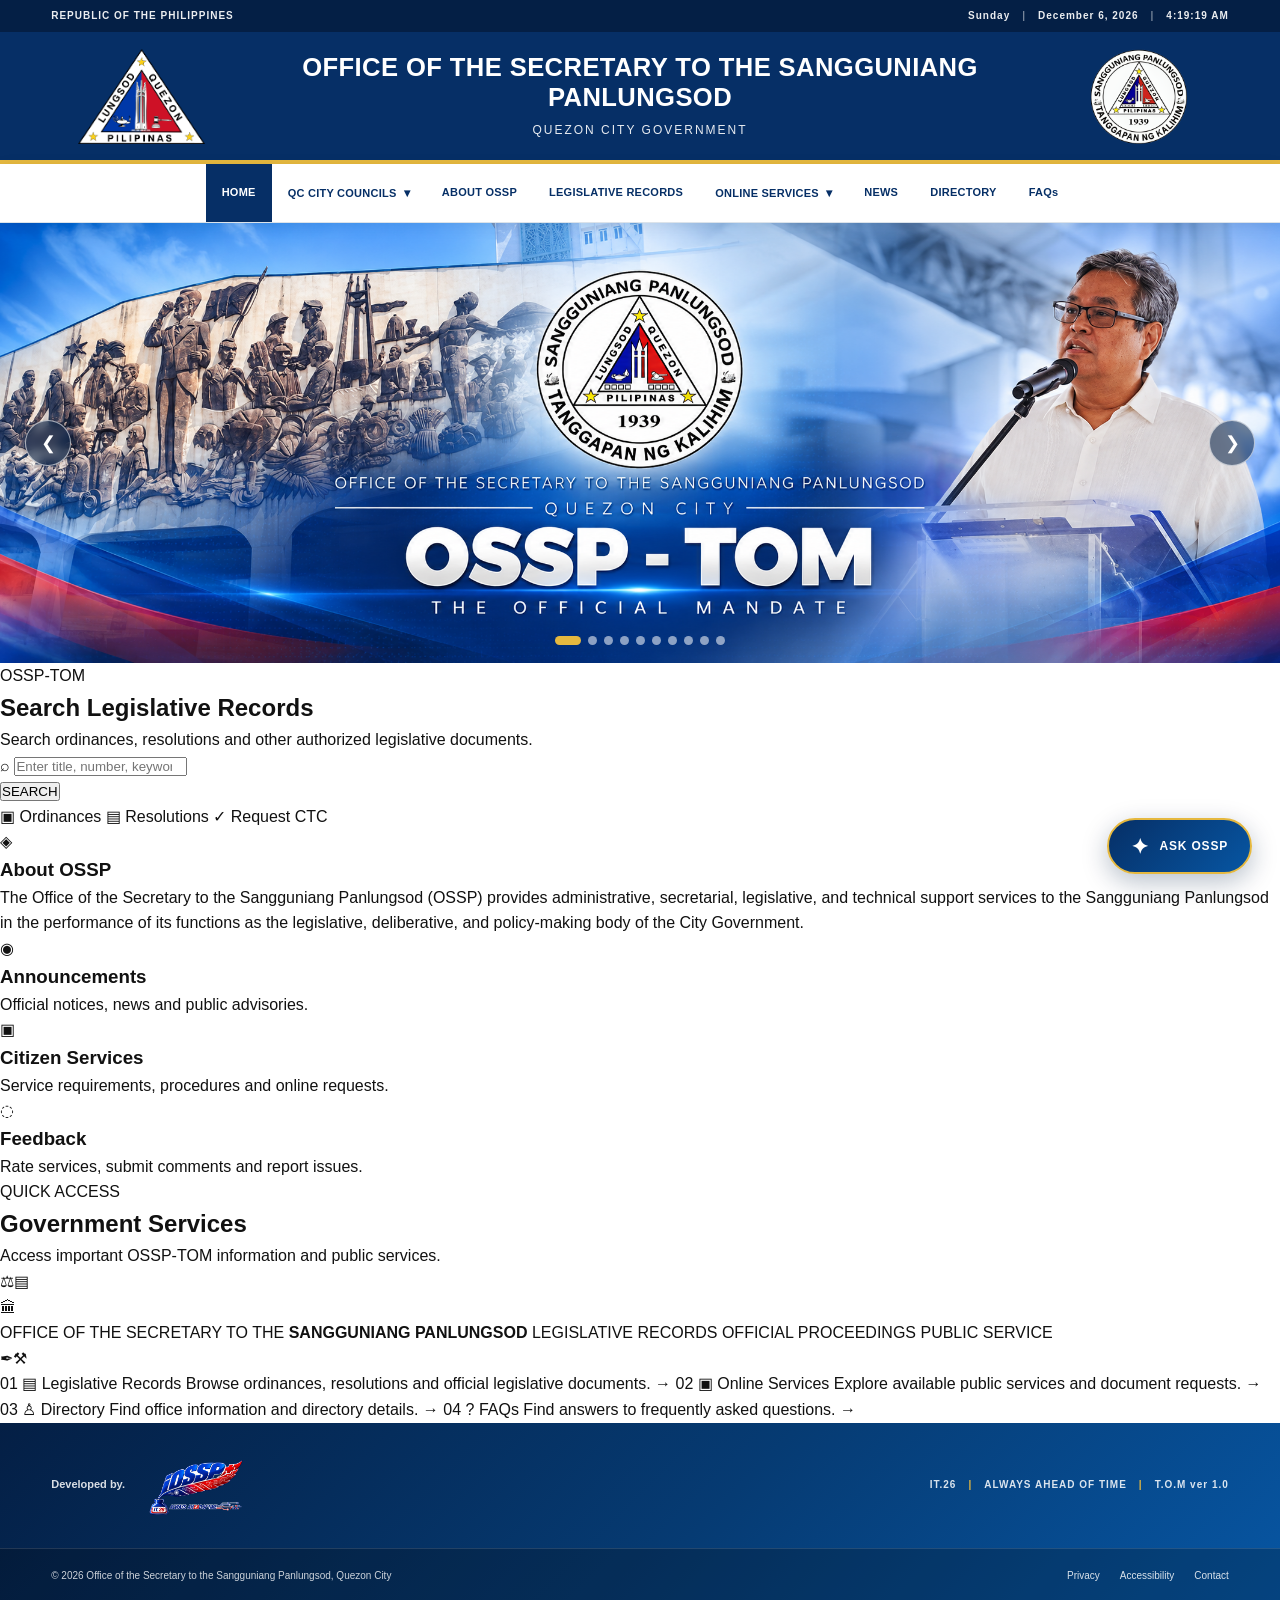
==== commit d6850b11: "UPDATE" ====
--- a/index.html
+++ b/index.html
@@ -18,7 +18,7 @@
   <body>
     <!-- =========================================================
      GOVERNMENT TOP BAR
-========================================================= -->
+    ========================================================= -->
     <div class="government-bar">
       <div class="government-container">
         <div class="government-left">REPUBLIC OF THE PHILIPPINES</div>
@@ -31,9 +31,10 @@
         </div>
       </div>
     </div>
+
     <!-- =========================================================
      HEADER
-========================================================= -->
+    ========================================================= -->
     <header class="site-header">
       <div class="header-container">
         <!-- LEFT LOGO -->
@@ -42,6 +43,7 @@
             <img alt="Quezon City Logo" src="images/QC.png" />
           </a>
         </div>
+
         <!-- CENTER TITLE -->
         <div class="header-title">
           <div class="office-name">
@@ -49,6 +51,7 @@
           </div>
           <div class="city-name">QUEZON CITY GOVERNMENT</div>
         </div>
+
         <!-- RIGHT LOGO -->
         <div class="header-logo right-logo">
           <a aria-label="OSSP-TOM" class="home-link" href="#">
@@ -57,9 +60,10 @@
         </div>
       </div>
     </header>
+
     <!-- =========================================================
      NAVIGATION
-========================================================= -->
+    ========================================================= -->
     <nav aria-label="Main Navigation" class="main-navigation">
       <div class="nav-container">
         <!-- MOBILE MENU BUTTON -->
@@ -74,36 +78,31 @@
           <span> </span>
           <span> </span>
         </button>
+
         <!-- NAVIGATION MENU -->
         <ul class="nav-menu" id="navMenu">
-          <!-- =================================================
-                 HOME
-            ================================================== -->
+          <!-- HOME -->
           <li class="nav-item active">
             <a class="nav-link active" data-page="home" href="#"> HOME </a>
           </li>
-          <!-- =================================================
-                 QC CITY COUNCILS
-            ================================================== -->
+
+          <!-- QC CITY COUNCILS -->
           <li class="nav-item dropdown">
             <button aria-expanded="false" class="dropdown-button" type="button">
               QC CITY COUNCILS
               <span class="dropdown-arrow"> &dtrif; </span>
             </button>
             <ul class="dropdown-menu">
-              <!-- CITY COUNCILORS -->
               <li>
                 <a class="nav-link" data-page="councilors" href="#">
                   CITY COUNCILORS
                 </a>
               </li>
-              <!-- ORDER OF BUSINESS -->
               <li>
                 <a class="nav-link" data-page="order-business" href="#">
                   ORDER OF BUSINESS
                 </a>
               </li>
-              <!-- COMMITTEE -->
               <li>
                 <a class="nav-link" data-page="committee" href="#">
                   COMMITTEE
@@ -111,48 +110,41 @@
               </li>
             </ul>
           </li>
-          <!-- =================================================
-                 ABOUT OSSP
-            ================================================== -->
+
+          <!-- ABOUT OSSP -->
           <li class="nav-item">
             <a class="nav-link" data-page="about" href="#"> ABOUT OSSP </a>
           </li>
-          <!-- =================================================
-                 LEGISLATIVE RECORDS
-            ================================================== -->
+
+          <!-- LEGISLATIVE RECORDS -->
           <li class="nav-item">
             <a class="nav-link" data-page="legislative" href="#">
               LEGISLATIVE RECORDS
             </a>
           </li>
-          <!-- =================================================
-                 ONLINE SERVICES
-            ================================================== -->
+
+          <!-- ONLINE SERVICES -->
           <li class="nav-item dropdown">
             <button aria-expanded="false" class="dropdown-button" type="button">
               ONLINE SERVICES
               <span class="dropdown-arrow"> &dtrif; </span>
             </button>
             <ul class="dropdown-menu">
-              <!-- REQUEST CERTIFIED TRUE COPY -->
               <li>
                 <a class="nav-link" data-page="ctc" href="#">
                   REQUEST CERTIFIED TRUE COPY
                 </a>
               </li>
-              <!-- DOCUMENT REQUEST -->
               <li>
                 <a class="nav-link" data-page="document" href="#">
                   DOCUMENT REQUEST
                 </a>
               </li>
-              <!-- REQUEST TRACKING -->
               <li>
                 <a class="nav-link" data-page="tracking" href="#">
                   REQUEST TRACKING
                 </a>
               </li>
-              <!-- CITIZEN SERVICES -->
               <li>
                 <a class="nav-link" data-page="services" href="#">
                   CITIZEN SERVICES
@@ -160,73 +152,85 @@
               </li>
             </ul>
           </li>
-          <!-- =================================================
-                 NEWS
-            ================================================== -->
+
+          <!-- NEWS -->
           <li class="nav-item">
             <a class="nav-link" data-page="news" href="#"> NEWS </a>
           </li>
-          <!-- =================================================
-                 DIRECTORY
-            ================================================== -->
+
+          <!-- DIRECTORY -->
           <li class="nav-item">
             <a class="nav-link" data-page="directory" href="#"> DIRECTORY </a>
           </li>
-          <!-- =================================================
-                 FAQ
-            ================================================== -->
+
+          <!-- FAQ -->
           <li class="nav-item">
             <a class="nav-link" data-page="faqs" href="#"> FAQs </a>
           </li>
         </ul>
       </div>
     </nav>
+
     <!-- =========================================================
      HOME BANNER CAROUSEL
-========================================================= -->
-    <section aria-label="OSSP-TOM Featured Banners" class="hero-section">
+    ========================================================= -->
+    <section
+      aria-label="OSSP-TOM Featured Banners"
+      class="hero-section"
+      id="homeBanner"
+    >
       <div class="banner-slider" id="bannerSlider">
         <!-- BANNER 1 -->
         <div class="banner-slide active">
           <img alt="OSSP-TOM Banner 1" src="images/banner1.png" />
         </div>
+
         <!-- BANNER 2 -->
         <div class="banner-slide">
           <img alt="OSSP-TOM Banner 2" src="images/banner2.png" />
         </div>
+
         <!-- BANNER 3 -->
         <div class="banner-slide">
           <img alt="OSSP-TOM Banner 3" src="images/banner3.jpg" />
         </div>
+
         <!-- BANNER 4 -->
         <div class="banner-slide">
           <img alt="OSSP-TOM Banner 4" src="images/banner4.png" />
         </div>
+
         <!-- BANNER 5 -->
         <div class="banner-slide">
           <img alt="OSSP-TOM Banner 5" src="images/banner5.png" />
         </div>
+
         <!-- BANNER 6 -->
         <div class="banner-slide">
           <img alt="OSSP-TOM Banner 6" src="images/banner6.png" />
         </div>
+
         <!-- BANNER 7 -->
         <div class="banner-slide">
           <img alt="OSSP-TOM Banner 7" src="images/banner7.png" />
         </div>
+
         <!-- BANNER 8 -->
         <div class="banner-slide">
           <img alt="OSSP-TOM Banner 8" src="images/banner8.png" />
         </div>
+
         <!-- BANNER 9 -->
         <div class="banner-slide">
           <img alt="OSSP-TOM Banner 9" src="images/banner9.png" />
         </div>
+
         <!-- BANNER 10 -->
         <div class="banner-slide">
           <img alt="OSSP-TOM Banner 10" src="images/banner10.png" />
         </div>
       </div>
+
       <!-- PREVIOUS BUTTON -->
       <button
         aria-label="Previous banner"
@@ -236,6 +240,7 @@
       >
         ❮
       </button>
+
       <!-- NEXT BUTTON -->
       <button
         aria-label="Next banner"
@@ -245,17 +250,15 @@
       >
         ❯
       </button>
+
       <!-- SLIDER DOTS -->
       <div class="slider-dots" id="sliderDots"></div>
     </section>
 
     <!-- =========================================================
      MAIN PAGE CONTENT
-     External HTML pages load here
-========================================================= -->
-    <!-- =========================================================
-         MAIN PAGE CONTENT
-         Individual page files load here through js/index.js.
+     Individual page files load here through js/index.js.
+     Header, navigation, footer and chatbot remain outside this area.
     ========================================================= -->
     <main id="mainContent" aria-live="polite">
       <div class="page-loading" role="status">Loading homepage...</div>
@@ -263,7 +266,7 @@
 
     <!-- =========================================================
      FOOTER
-========================================================= -->
+    ========================================================= -->
     <footer class="site-footer">
       <div class="footer-background"></div>
       <div class="footer-content">
@@ -283,6 +286,7 @@
           <span> T.O.M ver 1.0 </span>
         </div>
       </div>
+
       <div class="footer-bottom">
         <div class="footer-bottom-container">
           <div>
@@ -303,9 +307,10 @@
         </div>
       </div>
     </footer>
+
     <!-- =========================================================
      FLOATING OSSP-TOM CHATBOT
-========================================================= -->
+    ========================================================= -->
     <div class="chatbot-widget" id="chatbotWidget">
       <button
         aria-expanded="false"
@@ -317,6 +322,7 @@
         <span aria-hidden="true" class="chatbot-toggle-icon"> ✦ </span>
         <span class="chatbot-toggle-label"> ASK OSSP </span>
       </button>
+
       <section
         aria-hidden="true"
         aria-label="Ask OSSP chatbot"
@@ -340,12 +346,14 @@
             &times;
           </button>
         </div>
+
         <div aria-live="polite" class="chatbot-messages" id="chatbotMessages">
           <div class="chatbot-message chatbot-message-bot">
             Hello! Welcome to the Office of the Secretary to the Sangguniang
             Panlungsod. How may we assist you?
           </div>
         </div>
+
         <form class="chatbot-input-form" id="chatbotForm">
           <input
             aria-label="Type your message"
@@ -358,7 +366,8 @@
         </form>
       </section>
     </div>
+
     <!-- JAVASCRIPT -->
     <script src="js/index.js"></script>
   </body>
-</html>
+</html>
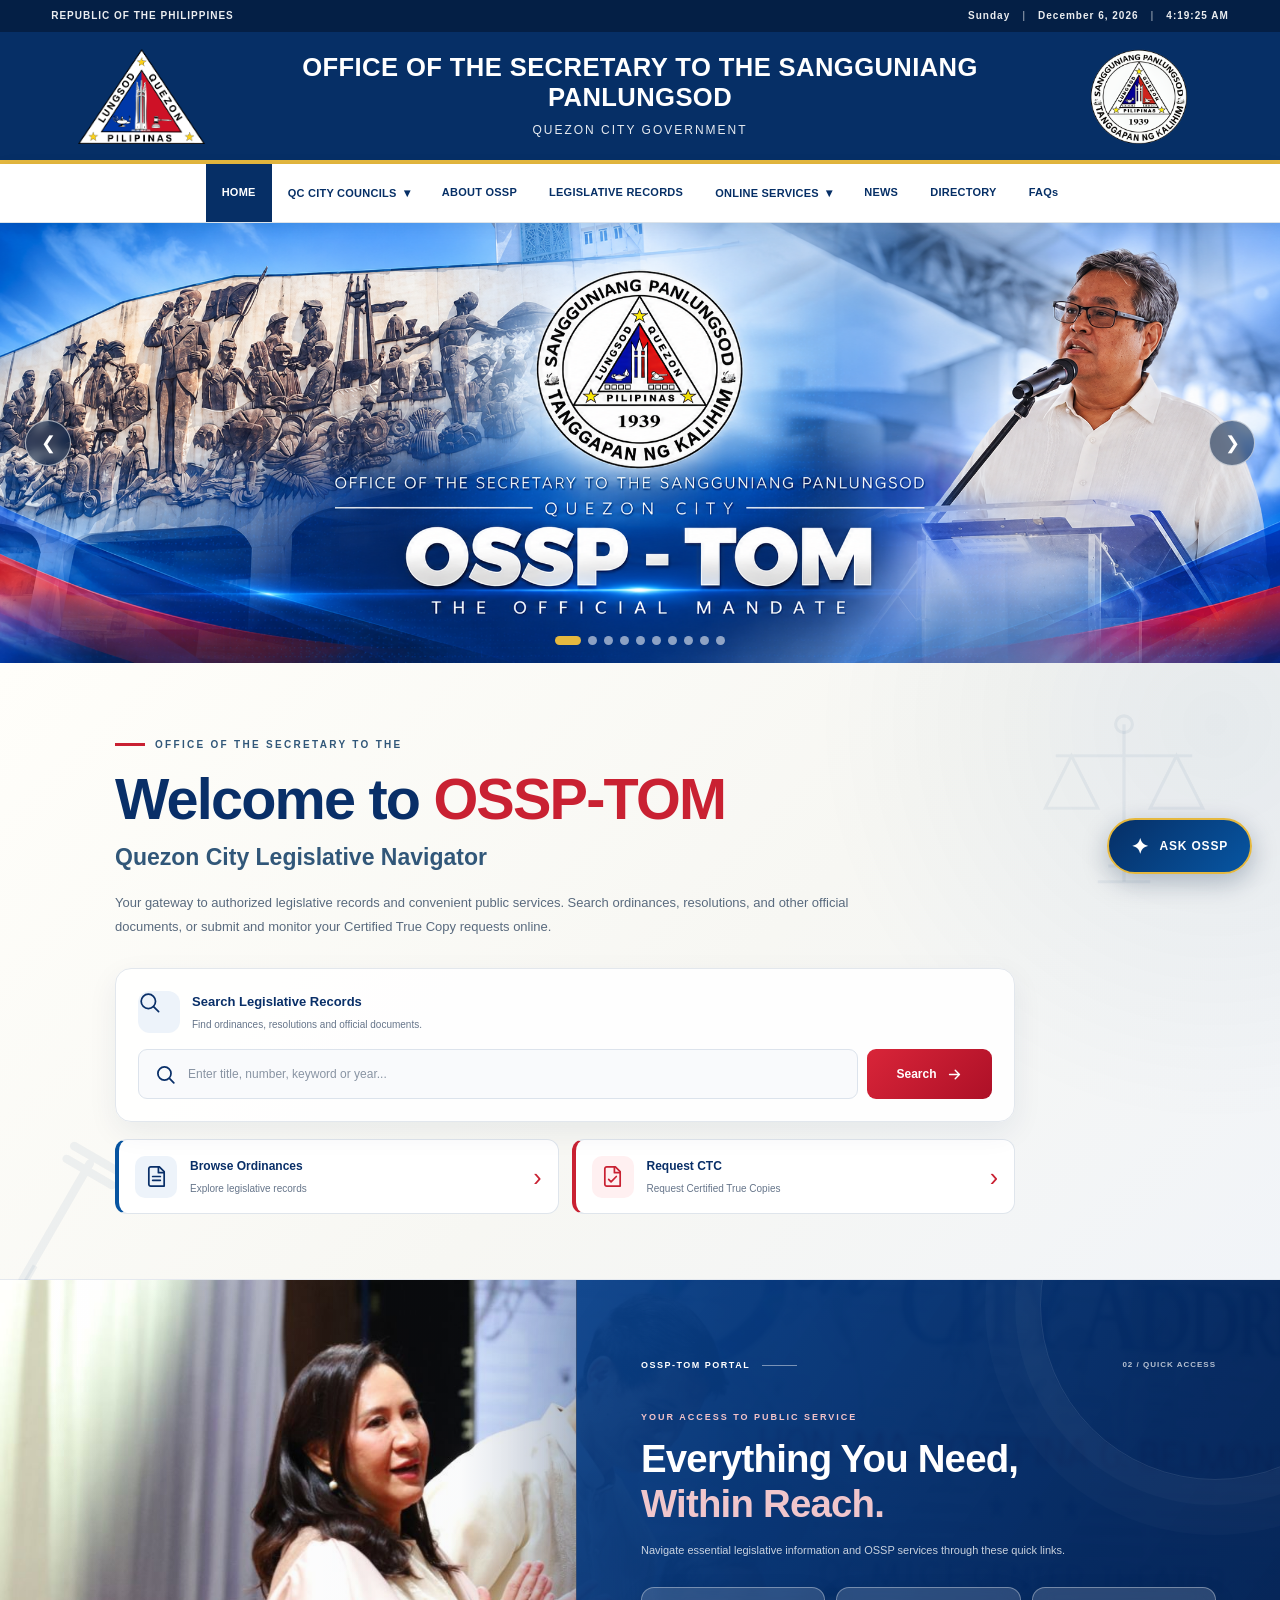
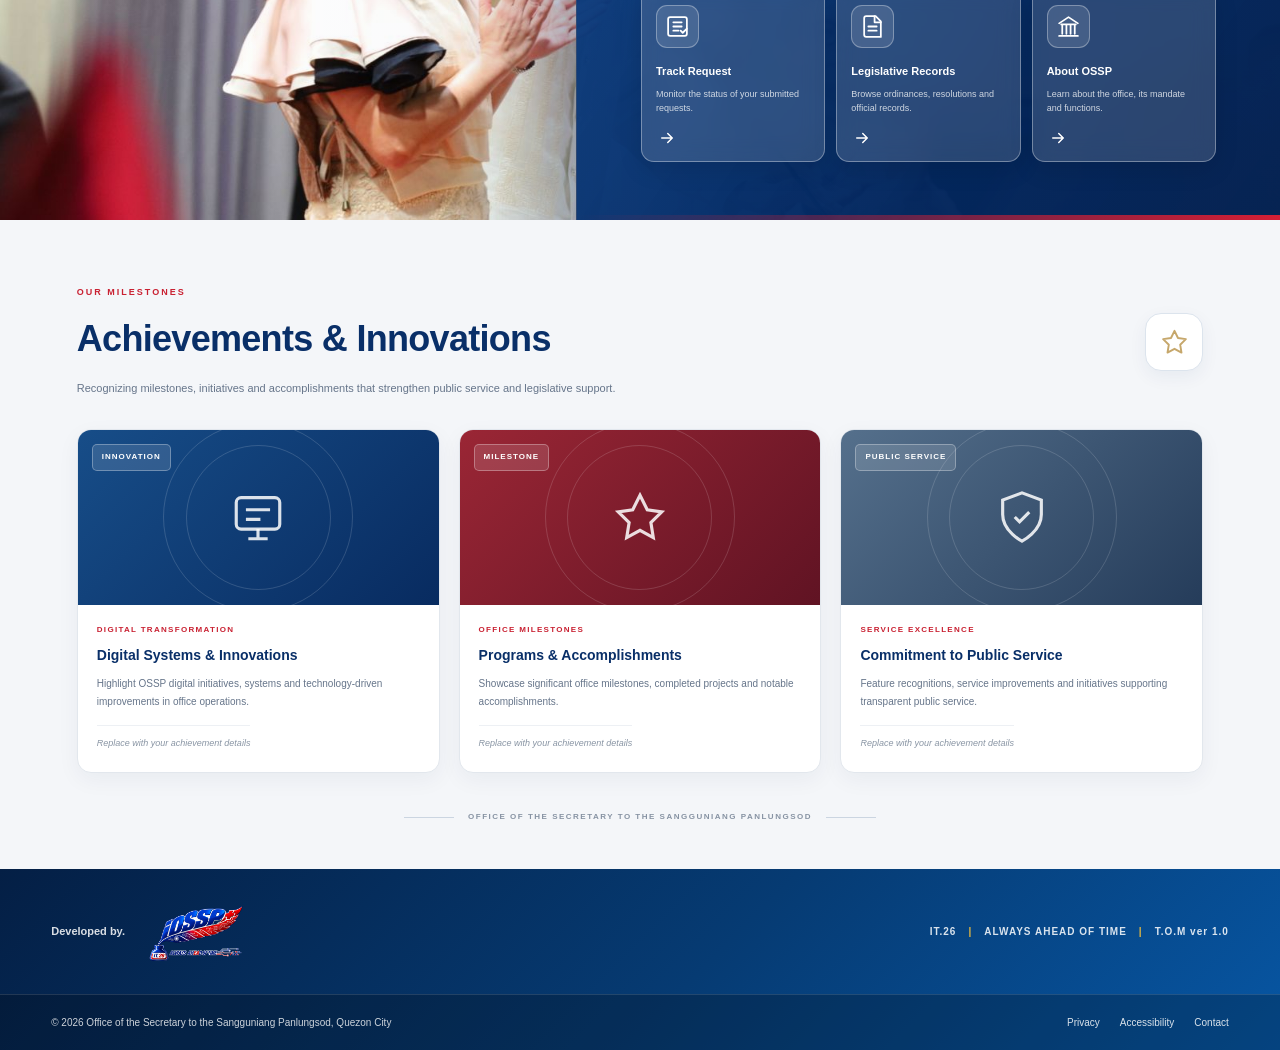
==== commit 025e0a3e: "UPDATE" ====
--- a/index.html
+++ b/index.html
@@ -3,6 +3,7 @@
   <head>
     <meta charset="utf-8" />
     <link rel="stylesheet" href="css/index.css">
+    <link rel="stylesheet" href="css/home.css">
     <meta content="width=device-width, initial-scale=1.0" name="viewport" />
     <meta
       content="Official website of the Office of the Secretary to the Sangguniang Panlungsod, Quezon City."
@@ -369,5 +370,6 @@
 
     <!-- JAVASCRIPT -->
     <script src="js/index.js"></script>
+    <script src="js/home.js"></script>
   </body>
 </html>
--- a/css/home.css
+++ b/css/home.css
@@ -0,0 +1,1101 @@
+
+/* =========================================================
+   OSSP-TOM HOMEPAGE
+   THREE-CONTAINER DESIGN
+========================================================= */
+
+#page-home {
+    --home-navy: #092f68;
+    --home-blue: #0754a0;
+    --home-red: #c92132;
+    --home-gold: #c6a76b;
+    --home-text: #24364d;
+    --home-muted: #66758a;
+    --home-white: #ffffff;
+
+    width: 100%;
+    overflow: hidden;
+    background: #f4f6f9;
+    color: var(--home-text);
+    font-family: "Montserrat", Arial, sans-serif;
+    box-sizing: border-box;
+}
+
+#page-home *,
+#page-home *::before,
+#page-home *::after {
+    box-sizing: border-box;
+}
+
+
+/* =========================================================
+   CONTAINER 1: WELCOME
+========================================================= */
+
+#page-home .home-welcome-section {
+    position: relative;
+    isolation: isolate;
+    overflow: hidden;
+    padding: 65px 6%;
+    background:
+        radial-gradient(circle at 95% 10%, rgba(9, 63, 125, 0.07), transparent 30%),
+        linear-gradient(135deg, #fffefa 0%, #f7f7f3 55%, #f1f4f8 100%);
+    border-bottom: 1px solid #e5e9ef;
+}
+
+#page-home .welcome-inner {
+    position: relative;
+    z-index: 2;
+    width: min(100%, 1050px);
+    margin: 0 auto;
+}
+
+#page-home .welcome-decoration {
+    position: absolute;
+    z-index: -1;
+    color: rgba(8, 54, 108, 0.055);
+    pointer-events: none;
+}
+
+#page-home .welcome-decoration svg {
+    display: block;
+    width: 100%;
+    height: 100%;
+}
+
+#page-home .welcome-decoration-one {
+    top: 35px;
+    right: 4%;
+    width: 210px;
+    height: 210px;
+}
+
+#page-home .welcome-decoration-two {
+    bottom: -30px;
+    left: -30px;
+    width: 190px;
+    height: 190px;
+    transform: rotate(-15deg);
+}
+
+#page-home .welcome-copy {
+    max-width: 850px;
+    margin-bottom: 28px;
+}
+
+#page-home .welcome-eyebrow {
+    display: inline-flex;
+    align-items: center;
+    gap: 10px;
+    margin-bottom: 14px;
+    color: #315779;
+    font-size: 10px;
+    font-weight: 800;
+    letter-spacing: 2.3px;
+}
+
+#page-home .eyebrow-line {
+    width: 30px;
+    height: 3px;
+    background: var(--home-red);
+}
+
+#page-home .welcome-title {
+    margin: 0;
+    color: var(--home-navy);
+    font-size: clamp(34px, 4.5vw, 58px);
+    font-weight: 900;
+    line-height: 1.12;
+    letter-spacing: -1.8px;
+}
+
+#page-home .welcome-title span {
+    color: var(--home-red);
+}
+
+#page-home .welcome-subtitle {
+    margin: 8px 0 15px;
+    color: #315779;
+    font-size: clamp(17px, 2vw, 23px);
+    font-weight: 700;
+}
+
+#page-home .welcome-description {
+    max-width: 760px;
+    margin: 0;
+    color: #596a7e;
+    font-size: 13px;
+    line-height: 1.9;
+}
+
+
+/* SEARCH */
+
+#page-home .home-search-container {
+    position: relative;
+    max-width: 900px;
+    padding: 22px;
+    border: 1px solid #e2e7ed;
+    border-radius: 16px;
+    background: rgba(255, 255, 255, 0.92);
+    box-shadow: 0 10px 30px rgba(13, 48, 86, 0.07);
+}
+
+#page-home .home-search-heading {
+    display: flex;
+    align-items: center;
+    gap: 12px;
+    margin-bottom: 16px;
+}
+
+#page-home .home-search-icon {
+    width: 42px;
+    height: 42px;
+    display: flex;
+    align-items: center;
+    justify-content: center;
+    flex-shrink: 0;
+    border-radius: 12px;
+    background: #edf3fa;
+    color: var(--home-navy);
+}
+
+#page-home .home-search-icon svg {
+    width: 23px;
+    height: 23px;
+}
+
+#page-home .home-search-heading strong,
+#page-home .home-search-heading span {
+    display: block;
+}
+
+#page-home .home-search-heading strong {
+    color: var(--home-navy);
+    font-size: 13px;
+    font-weight: 800;
+}
+
+#page-home .home-search-heading div span {
+    margin-top: 4px;
+    color: var(--home-muted);
+    font-size: 10px;
+}
+
+#page-home .home-search-form {
+    display: flex;
+    align-items: center;
+    gap: 9px;
+}
+
+#page-home .home-search-input-wrap {
+    min-width: 0;
+    min-height: 50px;
+    flex: 1;
+    display: flex;
+    align-items: center;
+    gap: 12px;
+    padding: 0 16px;
+    border: 1px solid #dce3ec;
+    border-radius: 9px;
+    background: #f9fafc;
+    transition: border-color 0.2s ease, box-shadow 0.2s ease;
+}
+
+#page-home .home-search-input-wrap:focus-within {
+    border-color: #477bb4;
+    box-shadow: 0 0 0 3px rgba(7, 84, 160, 0.09);
+}
+
+#page-home .home-search-input-wrap svg {
+    width: 21px;
+    height: 21px;
+    flex-shrink: 0;
+    color: var(--home-navy);
+}
+
+#page-home .home-search-input-wrap input {
+    width: 100%;
+    min-width: 0;
+    height: 48px;
+    padding: 0;
+    border: 0;
+    outline: 0;
+    background: transparent;
+    color: #26384e;
+    font: inherit;
+    font-size: 12px;
+}
+
+#page-home .home-search-input-wrap input::placeholder {
+    color: #8994a3;
+}
+
+#page-home .home-search-button {
+    min-width: 125px;
+    min-height: 50px;
+    display: flex;
+    align-items: center;
+    justify-content: center;
+    gap: 9px;
+    padding: 0 20px;
+    border: 0;
+    border-radius: 9px;
+    background: linear-gradient(135deg, #d92539, #ad1027);
+    color: white;
+    font-family: inherit;
+    font-size: 12px;
+    font-weight: 800;
+    cursor: pointer;
+    transition: 0.25s ease;
+}
+
+#page-home .home-search-button:hover {
+    background: #990d22;
+    transform: translateY(-2px);
+    box-shadow: 0 7px 16px rgba(201, 33, 50, 0.2);
+}
+
+#page-home .home-search-button svg {
+    width: 17px;
+    height: 17px;
+}
+
+#page-home .home-search-feedback {
+    display: none;
+    margin: 10px 3px 0;
+    color: var(--home-red);
+    font-size: 11px;
+}
+
+#page-home .home-search-feedback.visible {
+    display: block;
+}
+
+
+/* WELCOME ACTION BUTTONS */
+
+#page-home .welcome-actions {
+    display: grid;
+    grid-template-columns: repeat(2, minmax(0, 1fr));
+    gap: 13px;
+    max-width: 900px;
+    margin-top: 17px;
+}
+
+#page-home .welcome-action {
+    min-height: 75px;
+    display: flex;
+    align-items: center;
+    gap: 13px;
+    padding: 13px 16px;
+    border: 1px solid #dfe5ec;
+    border-radius: 12px;
+    background: white;
+    color: var(--home-navy);
+    text-decoration: none;
+    transition: 0.25s ease;
+}
+
+#page-home .welcome-action:hover {
+    transform: translateY(-3px);
+    border-color: #b9cce0;
+    box-shadow: 0 9px 20px rgba(9, 47, 104, 0.09);
+}
+
+#page-home .welcome-action-primary {
+    border-left: 4px solid var(--home-blue);
+}
+
+#page-home .welcome-action-secondary {
+    border-left: 4px solid var(--home-red);
+}
+
+#page-home .welcome-action-icon {
+    width: 42px;
+    height: 42px;
+    display: flex;
+    align-items: center;
+    justify-content: center;
+    flex-shrink: 0;
+    border-radius: 10px;
+    background: #edf3fa;
+}
+
+#page-home .welcome-action-secondary .welcome-action-icon {
+    background: #fff0f1;
+    color: var(--home-red);
+}
+
+#page-home .welcome-action-icon svg {
+    width: 23px;
+    height: 23px;
+}
+
+#page-home .welcome-action-copy {
+    min-width: 0;
+    display: flex;
+    flex-direction: column;
+    gap: 5px;
+}
+
+#page-home .welcome-action-copy strong {
+    color: var(--home-navy);
+    font-size: 12px;
+    font-weight: 800;
+}
+
+#page-home .welcome-action-copy small {
+    color: var(--home-muted);
+    font-size: 10px;
+}
+
+#page-home .welcome-action-arrow {
+    margin-left: auto;
+    color: var(--home-red);
+    font-size: 25px;
+}
+
+#page-home .welcome-footer-note {
+    display: flex;
+    align-items: center;
+    gap: 8px;
+    margin-top: 23px;
+    color: #718096;
+    font-size: 10px;
+    font-weight: 600;
+}
+
+#page-home .welcome-footer-icon {
+    display: flex;
+    color: #4c7299;
+}
+
+#page-home .welcome-footer-icon svg {
+    width: 17px;
+    height: 17px;
+}
+
+
+/* =========================================================
+   CONTAINER 2: QUICK ACCESS PHOTO
+========================================================= */
+
+#page-home .home-quick-section {
+    position: relative;
+    isolation: isolate;
+    min-height: 540px;
+    display: flex;
+    align-items: stretch;
+    overflow: hidden;
+    background-color: #073878;
+    background-image: url("../images/bg01.jpg");
+    background-repeat: no-repeat;
+    background-position: center left;
+    background-size: cover;
+}
+
+#page-home .quick-photo-overlay {
+    position: absolute;
+    inset: 0;
+    z-index: -1;
+    background: linear-gradient(
+        90deg,
+        rgba(2, 28, 69, 0) 0%,
+        rgba(2, 28, 69, 0.02) 36%,
+        rgba(2, 39, 91, 0.28) 47%,
+        rgba(2, 39, 91, 0.55) 58%,
+        rgba(2, 39, 91, 0.18) 100%
+    );
+}
+
+#page-home .quick-blue-panel {
+    position: relative;
+    width: 55%;
+    min-height: 540px;
+    margin-left: auto;
+    display: flex;
+    flex-direction: column;
+    justify-content: center;
+    padding: 55px clamp(25px, 5vw, 75px) 35px;
+    overflow: hidden;
+    border-left: 1px solid rgba(255, 255, 255, 0.16);
+    background:
+        linear-gradient(
+            125deg,
+            rgba(8, 64, 137, 0.92),
+            rgba(3, 39, 94, 0.97) 65%,
+            rgba(4, 34, 82, 0.98)
+        );
+    box-shadow: -25px 0 60px rgba(3, 29, 68, 0.14);
+}
+
+#page-home .quick-blue-panel::before {
+    content: "";
+    position: absolute;
+    top: -150px;
+    right: -110px;
+    width: 350px;
+    height: 350px;
+    border: 1px solid rgba(255, 255, 255, 0.1);
+    border-radius: 50%;
+    box-shadow:
+        0 0 0 25px rgba(255, 255, 255, 0.025),
+        0 0 0 55px rgba(255, 255, 255, 0.02);
+    pointer-events: none;
+}
+
+#page-home .quick-blue-panel::after {
+    content: "";
+    position: absolute;
+    right: 0;
+    bottom: 0;
+    width: 100%;
+    height: 5px;
+    background: linear-gradient(90deg, transparent, #d51f35);
+}
+
+#page-home .quick-panel-topline,
+#page-home .quick-panel-heading,
+#page-home .quick-access-grid,
+#page-home .quick-panel-footer {
+    position: relative;
+    z-index: 1;
+}
+
+#page-home .quick-panel-topline {
+    display: flex;
+    align-items: center;
+    gap: 12px;
+    margin-bottom: 38px;
+    color: rgba(255, 255, 255, 0.7);
+    font-size: 9px;
+    font-weight: 800;
+    letter-spacing: 1.5px;
+}
+
+#page-home .quick-panel-label {
+    color: #ffffff;
+}
+
+#page-home .quick-panel-line {
+    width: 35px;
+    height: 1px;
+    background: rgba(255, 255, 255, 0.45);
+}
+
+#page-home .quick-panel-number {
+    margin-left: auto;
+    font-size: 8px;
+    letter-spacing: 1px;
+}
+
+#page-home .quick-heading-eyebrow {
+    display: block;
+    margin-bottom: 12px;
+    color: #f3c3c9;
+    font-size: 9px;
+    font-weight: 800;
+    letter-spacing: 2px;
+}
+
+#page-home .quick-panel-heading h2 {
+    max-width: 550px;
+    margin: 0;
+    color: white;
+    font-size: clamp(27px, 3vw, 42px);
+    font-weight: 900;
+    line-height: 1.17;
+    letter-spacing: -0.8px;
+}
+
+#page-home .quick-panel-heading h2 span {
+    display: block;
+    color: #f0c6cc;
+}
+
+#page-home .quick-panel-heading p {
+    max-width: 480px;
+    margin: 14px 0 27px;
+    color: rgba(255, 255, 255, 0.78);
+    font-size: 11px;
+    line-height: 1.8;
+}
+
+
+/* GLASS CARDS */
+
+#page-home .quick-access-grid {
+    display: grid;
+    grid-template-columns: repeat(3, minmax(0, 1fr));
+    gap: 11px;
+}
+
+#page-home .quick-access-card {
+    position: relative;
+    min-width: 0;
+    min-height: 175px;
+    display: flex;
+    flex-direction: column;
+    align-items: flex-start;
+    padding: 17px 14px;
+    overflow: hidden;
+    border: 1px solid rgba(255, 255, 255, 0.35);
+    border-radius: 13px;
+    background: rgba(255, 255, 255, 0.15);
+    color: white;
+    text-decoration: none;
+    backdrop-filter: blur(11px);
+    -webkit-backdrop-filter: blur(11px);
+    box-shadow: 0 8px 25px rgba(0, 0, 0, 0.1);
+    transition: 0.25s ease;
+}
+
+#page-home .quick-access-card:hover {
+    transform: translateY(-5px);
+    border-color: rgba(255, 255, 255, 0.8);
+    background: rgba(255, 255, 255, 0.25);
+    box-shadow: 0 14px 28px rgba(0, 0, 0, 0.18);
+}
+
+#page-home .quick-card-icon {
+    width: 43px;
+    height: 43px;
+    display: flex;
+    align-items: center;
+    justify-content: center;
+    margin-bottom: 16px;
+    border: 1px solid rgba(255, 255, 255, 0.32);
+    border-radius: 11px;
+    background: rgba(255, 255, 255, 0.12);
+}
+
+#page-home .quick-card-icon svg {
+    width: 25px;
+    height: 25px;
+}
+
+#page-home .quick-card-title {
+    display: block;
+    margin-bottom: 7px;
+    color: white;
+    font-size: 11px;
+    font-weight: 800;
+    line-height: 1.4;
+}
+
+#page-home .quick-card-description {
+    display: block;
+    color: rgba(255, 255, 255, 0.78);
+    font-size: 9px;
+    line-height: 1.6;
+}
+
+#page-home .quick-card-arrow {
+    width: 22px;
+    height: 22px;
+    display: flex;
+    align-items: center;
+    justify-content: center;
+    margin-top: auto;
+    padding-top: 10px;
+}
+
+#page-home .quick-card-arrow svg {
+    width: 18px;
+    height: 18px;
+}
+
+#page-home .quick-panel-footer {
+    display: flex;
+    align-items: center;
+    justify-content: center;
+    gap: 12px;
+    margin-top: 32px;
+    color: rgba(255, 255, 255, 0.62);
+    font-size: 8px;
+    font-weight: 800;
+    letter-spacing: 2px;
+    text-align: center;
+}
+
+#page-home .quick-footer-line {
+    width: 35px;
+    height: 1px;
+    background: rgba(255, 255, 255, 0.35);
+}
+
+
+/* =========================================================
+   CONTAINER 3: ACHIEVEMENTS
+========================================================= */
+
+#page-home .home-achievements-section {
+    position: relative;
+    padding: 65px 6% 45px;
+    background: #f4f6f9;
+}
+
+#page-home .achievements-header {
+    width: min(100%, 1150px);
+    display: flex;
+    align-items: center;
+    justify-content: space-between;
+    gap: 25px;
+    margin: 0 auto 30px;
+}
+
+#page-home .achievements-heading-copy {
+    max-width: 750px;
+}
+
+#page-home .achievements-eyebrow {
+    display: block;
+    margin-bottom: 10px;
+    color: var(--home-red);
+    font-size: 9px;
+    font-weight: 900;
+    letter-spacing: 2px;
+}
+
+#page-home .achievements-heading-copy h2 {
+    margin: 0;
+    color: var(--home-navy);
+    font-size: clamp(25px, 3vw, 36px);
+    font-weight: 900;
+    letter-spacing: -0.7px;
+}
+
+#page-home .achievements-heading-copy p {
+    max-width: 650px;
+    margin: 12px 0 0;
+    color: var(--home-muted);
+    font-size: 11px;
+    line-height: 1.8;
+}
+
+#page-home .achievements-heading-icon {
+    width: 58px;
+    height: 58px;
+    display: flex;
+    align-items: center;
+    justify-content: center;
+    flex-shrink: 0;
+    border: 1px solid #dce4ed;
+    border-radius: 16px;
+    background: white;
+    color: var(--home-gold);
+    box-shadow: 0 6px 18px rgba(9, 47, 104, 0.06);
+}
+
+#page-home .achievements-heading-icon svg {
+    width: 31px;
+    height: 31px;
+}
+
+#page-home .achievements-grid {
+    width: min(100%, 1150px);
+    display: grid;
+    grid-template-columns: repeat(3, minmax(0, 1fr));
+    gap: 19px;
+    margin: 0 auto;
+}
+
+#page-home .achievement-card {
+    min-width: 0;
+    overflow: hidden;
+    border: 1px solid #e2e7ed;
+    border-radius: 14px;
+    background: white;
+    box-shadow: 0 7px 22px rgba(15, 45, 80, 0.05);
+    transition: 0.25s ease;
+}
+
+#page-home .achievement-card:hover {
+    transform: translateY(-5px);
+    box-shadow: 0 13px 28px rgba(15, 45, 80, 0.1);
+}
+
+#page-home .achievement-image {
+    position: relative;
+    min-height: 175px;
+    display: flex;
+    align-items: center;
+    justify-content: center;
+    overflow: hidden;
+    color: rgba(255, 255, 255, 0.85);
+}
+
+#page-home .achievement-image::before,
+#page-home .achievement-image::after {
+    content: "";
+    position: absolute;
+    border: 1px solid rgba(255, 255, 255, 0.15);
+    border-radius: 50%;
+}
+
+#page-home .achievement-image::before {
+    width: 190px;
+    height: 190px;
+}
+
+#page-home .achievement-image::after {
+    width: 145px;
+    height: 145px;
+}
+
+#page-home .achievement-image svg {
+    position: relative;
+    z-index: 1;
+    width: 58px;
+    height: 58px;
+}
+
+#page-home .achievement-image-one {
+    background: linear-gradient(135deg, #174d88, #082b60);
+}
+
+#page-home .achievement-image-two {
+    background: linear-gradient(135deg, #9a2635, #601323);
+}
+
+#page-home .achievement-image-three {
+    background: linear-gradient(135deg, #55708c, #253c5a);
+}
+
+#page-home .achievement-image-label {
+    position: absolute;
+    top: 14px;
+    left: 14px;
+    z-index: 2;
+    padding: 6px 9px;
+    border: 1px solid rgba(255, 255, 255, 0.3);
+    border-radius: 5px;
+    background: rgba(255, 255, 255, 0.13);
+    color: white;
+    font-size: 8px;
+    font-weight: 800;
+    letter-spacing: 1px;
+}
+
+#page-home .achievement-content {
+    padding: 19px;
+}
+
+#page-home .achievement-category {
+    display: block;
+    margin-bottom: 8px;
+    color: var(--home-red);
+    font-size: 8px;
+    font-weight: 900;
+    letter-spacing: 1.3px;
+}
+
+#page-home .achievement-content h3 {
+    margin: 0 0 9px;
+    color: var(--home-navy);
+    font-size: 14px;
+    font-weight: 800;
+    line-height: 1.5;
+}
+
+#page-home .achievement-content p {
+    margin: 0;
+    color: var(--home-muted);
+    font-size: 10px;
+    line-height: 1.8;
+}
+
+#page-home .achievement-edit-note {
+    display: inline-block;
+    margin-top: 14px;
+    padding-top: 10px;
+    border-top: 1px solid #edf0f4;
+    color: #8995a4;
+    font-size: 9px;
+    font-style: italic;
+}
+
+#page-home .achievements-bottom-line {
+    width: min(100%, 1150px);
+    display: flex;
+    align-items: center;
+    justify-content: center;
+    gap: 14px;
+    margin: 38px auto 0;
+}
+
+#page-home .achievements-bottom-line span {
+    width: 50px;
+    height: 1px;
+    background: #cbd5e1;
+}
+
+#page-home .achievements-bottom-line p {
+    margin: 0;
+    color: #8793a3;
+    font-size: 8px;
+    font-weight: 800;
+    letter-spacing: 1.5px;
+    text-align: center;
+}
+
+
+/* =========================================================
+   TABLET RESPONSIVE
+========================================================= */
+
+@media (max-width: 1050px) {
+
+    #page-home .home-welcome-section {
+        padding: 50px 4%;
+    }
+
+    #page-home .home-quick-section {
+        min-height: 500px;
+    }
+
+    #page-home .quick-blue-panel {
+        width: 62%;
+        min-height: 500px;
+        padding: 40px 30px;
+    }
+
+    #page-home .quick-access-grid {
+        gap: 8px;
+    }
+
+    #page-home .quick-access-card {
+        min-height: 165px;
+        padding: 13px 10px;
+    }
+
+    #page-home .achievements-grid {
+        gap: 12px;
+    }
+}
+
+
+/* =========================================================
+   MOBILE RESPONSIVE
+========================================================= */
+
+@media (max-width: 700px) {
+
+    #page-home .home-welcome-section {
+        padding: 42px 20px;
+    }
+
+    #page-home .welcome-decoration-one {
+        top: 10px;
+        right: -55px;
+        width: 150px;
+        height: 150px;
+    }
+
+    #page-home .welcome-decoration-two {
+        width: 120px;
+        height: 120px;
+    }
+
+    #page-home .welcome-title {
+        font-size: 38px;
+    }
+
+    #page-home .welcome-subtitle {
+        font-size: 17px;
+    }
+
+    #page-home .welcome-description {
+        font-size: 11px;
+    }
+
+    #page-home .home-search-container {
+        padding: 16px;
+    }
+
+    #page-home .home-search-form {
+        align-items: stretch;
+        flex-direction: column;
+    }
+
+    #page-home .home-search-button {
+        width: 100%;
+    }
+
+    #page-home .welcome-actions {
+        grid-template-columns: 1fr;
+    }
+
+    #page-home .home-quick-section {
+        min-height: auto;
+        display: block;
+        padding-top: 210px;
+        background-position: 35% top;
+        background-size: auto 370px;
+        background-color: #062e6b;
+    }
+
+    #page-home .quick-photo-overlay {
+        background: linear-gradient(
+            180deg,
+            rgba(3, 31, 72, 0) 0,
+            rgba(3, 31, 72, 0.05) 130px,
+            rgba(3, 31, 72, 0.7) 205px,
+            rgba(3, 31, 72, 0.95) 255px
+        );
+    }
+
+    #page-home .quick-blue-panel {
+        width: 100%;
+        min-height: 0;
+        padding: 30px 20px 32px;
+        border-left: 0;
+        background: linear-gradient(
+            180deg,
+            rgba(5, 53, 117, 0.92),
+            rgba(3, 35, 84, 0.99)
+        );
+        box-shadow: none;
+    }
+
+    #page-home .quick-panel-topline {
+        margin-bottom: 25px;
+    }
+
+    #page-home .quick-panel-heading h2 {
+        font-size: 30px;
+    }
+
+    #page-home .quick-panel-heading p {
+        font-size: 10px;
+    }
+
+    #page-home .quick-access-grid {
+        grid-template-columns: 1fr;
+        gap: 10px;
+    }
+
+    #page-home .quick-access-card {
+        min-height: 105px;
+        display: grid;
+        grid-template-columns: 48px 1fr 22px;
+        grid-template-rows: auto auto;
+        align-items: center;
+        column-gap: 12px;
+        padding: 14px;
+    }
+
+    #page-home .quick-card-icon {
+        grid-column: 1;
+        grid-row: 1 / 3;
+        margin: 0;
+    }
+
+    #page-home .quick-card-title {
+        grid-column: 2;
+        grid-row: 1;
+        align-self: end;
+        margin: 0 0 4px;
+    }
+
+    #page-home .quick-card-description {
+        grid-column: 2;
+        grid-row: 2;
+        align-self: start;
+    }
+
+    #page-home .quick-card-arrow {
+        grid-column: 3;
+        grid-row: 1 / 3;
+        margin: 0;
+        padding: 0;
+    }
+
+    #page-home .quick-panel-footer {
+        margin-top: 25px;
+        font-size: 7px;
+        letter-spacing: 1px;
+    }
+
+    #page-home .home-achievements-section {
+        padding: 43px 20px 35px;
+    }
+
+    #page-home .achievements-header {
+        margin-bottom: 23px;
+    }
+
+    #page-home .achievements-heading-copy h2 {
+        font-size: 26px;
+    }
+
+    #page-home .achievements-heading-copy p {
+        font-size: 10px;
+    }
+
+    #page-home .achievements-heading-icon {
+        width: 45px;
+        height: 45px;
+    }
+
+    #page-home .achievements-grid {
+        grid-template-columns: 1fr;
+        gap: 15px;
+    }
+
+    #page-home .achievement-image {
+        min-height: 155px;
+    }
+}
+
+
+@media (max-width: 420px) {
+
+    #page-home .home-welcome-section {
+        padding: 35px 15px;
+    }
+
+    #page-home .welcome-title {
+        font-size: 32px;
+    }
+
+    #page-home .welcome-eyebrow {
+        font-size: 8px;
+        letter-spacing: 1.5px;
+    }
+
+    #page-home .home-search-heading strong {
+        font-size: 11px;
+    }
+
+    #page-home .home-search-input-wrap input {
+        font-size: 10px;
+    }
+
+    #page-home .welcome-action-copy strong {
+        font-size: 11px;
+    }
+
+    #page-home .quick-blue-panel {
+        padding-right: 15px;
+        padding-left: 15px;
+    }
+
+    #page-home .quick-panel-number {
+        font-size: 7px;
+    }
+
+    #page-home .achievements-header {
+        align-items: flex-start;
+    }
+
+    #page-home .achievements-heading-copy h2 {
+        font-size: 23px;
+    }
+
+    #page-home .achievements-bottom-line p {
+        font-size: 7px;
+        letter-spacing: 0.8px;
+    }
+}
